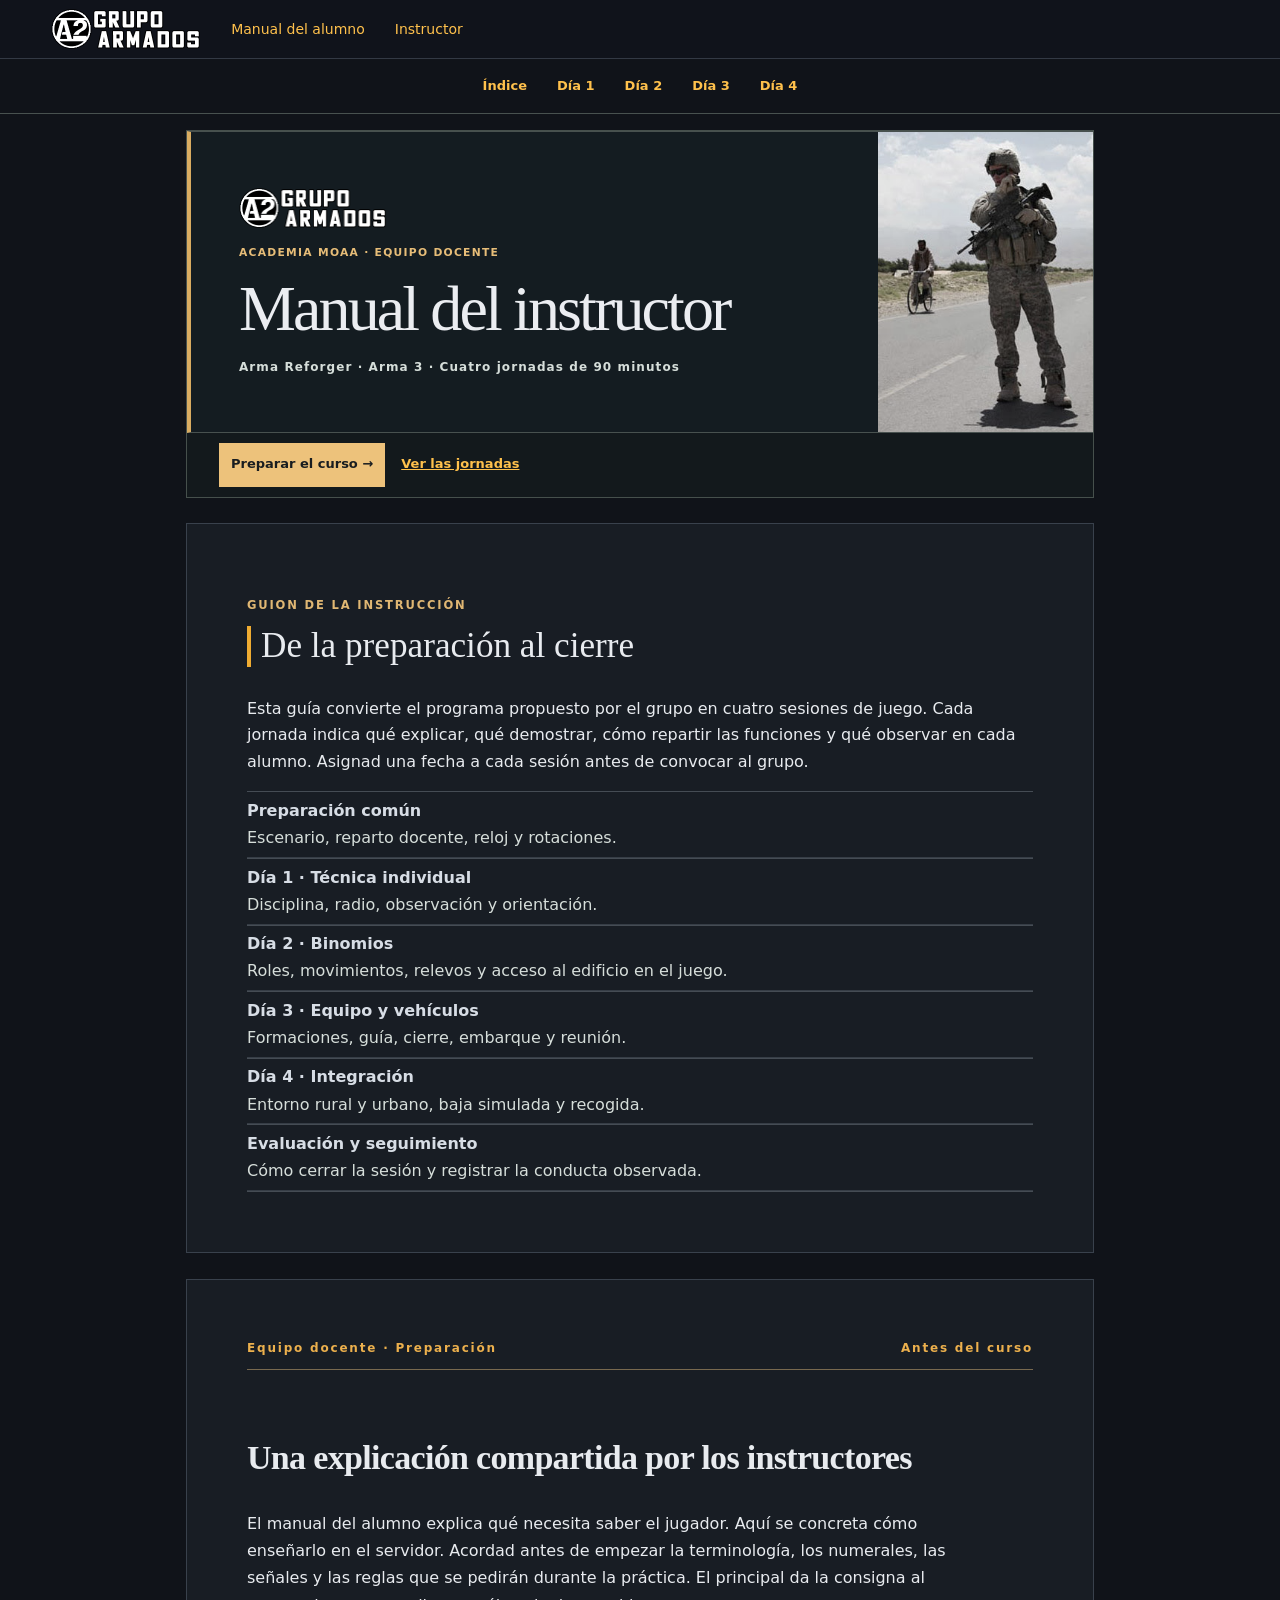
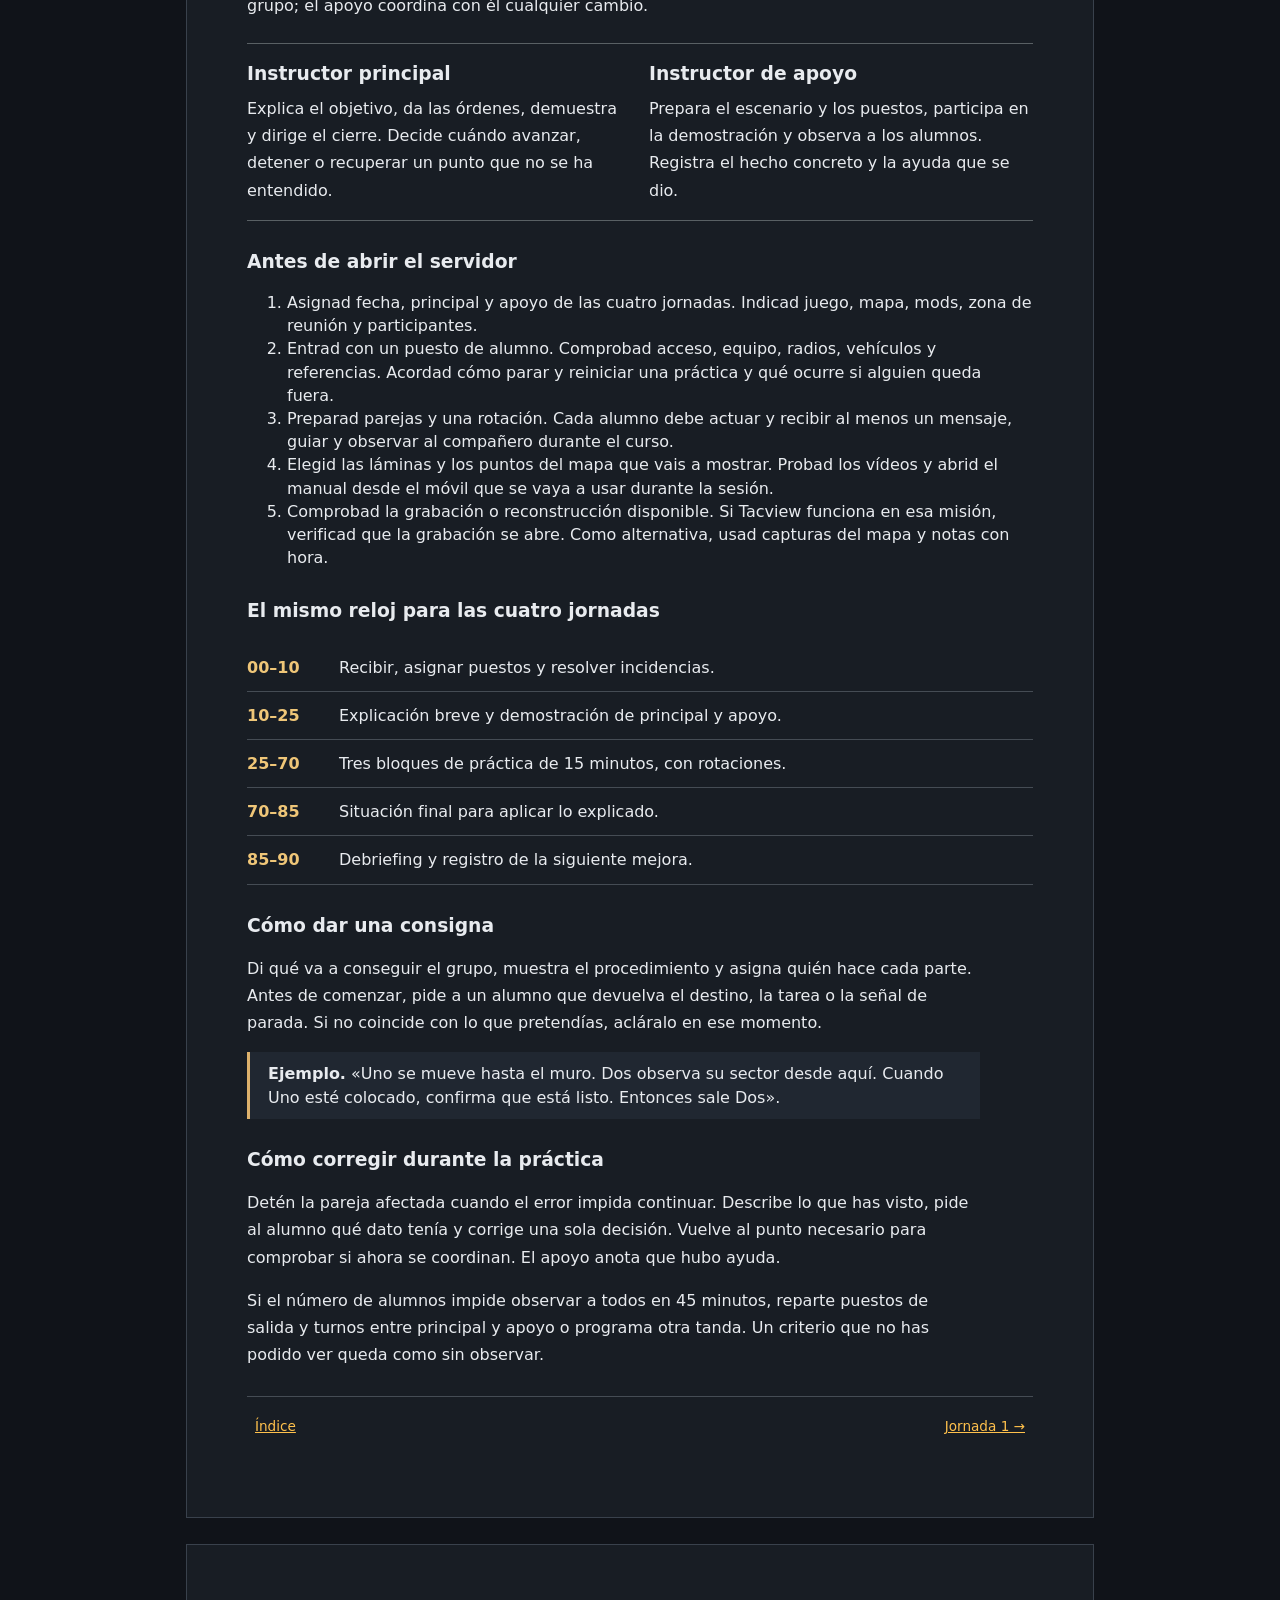
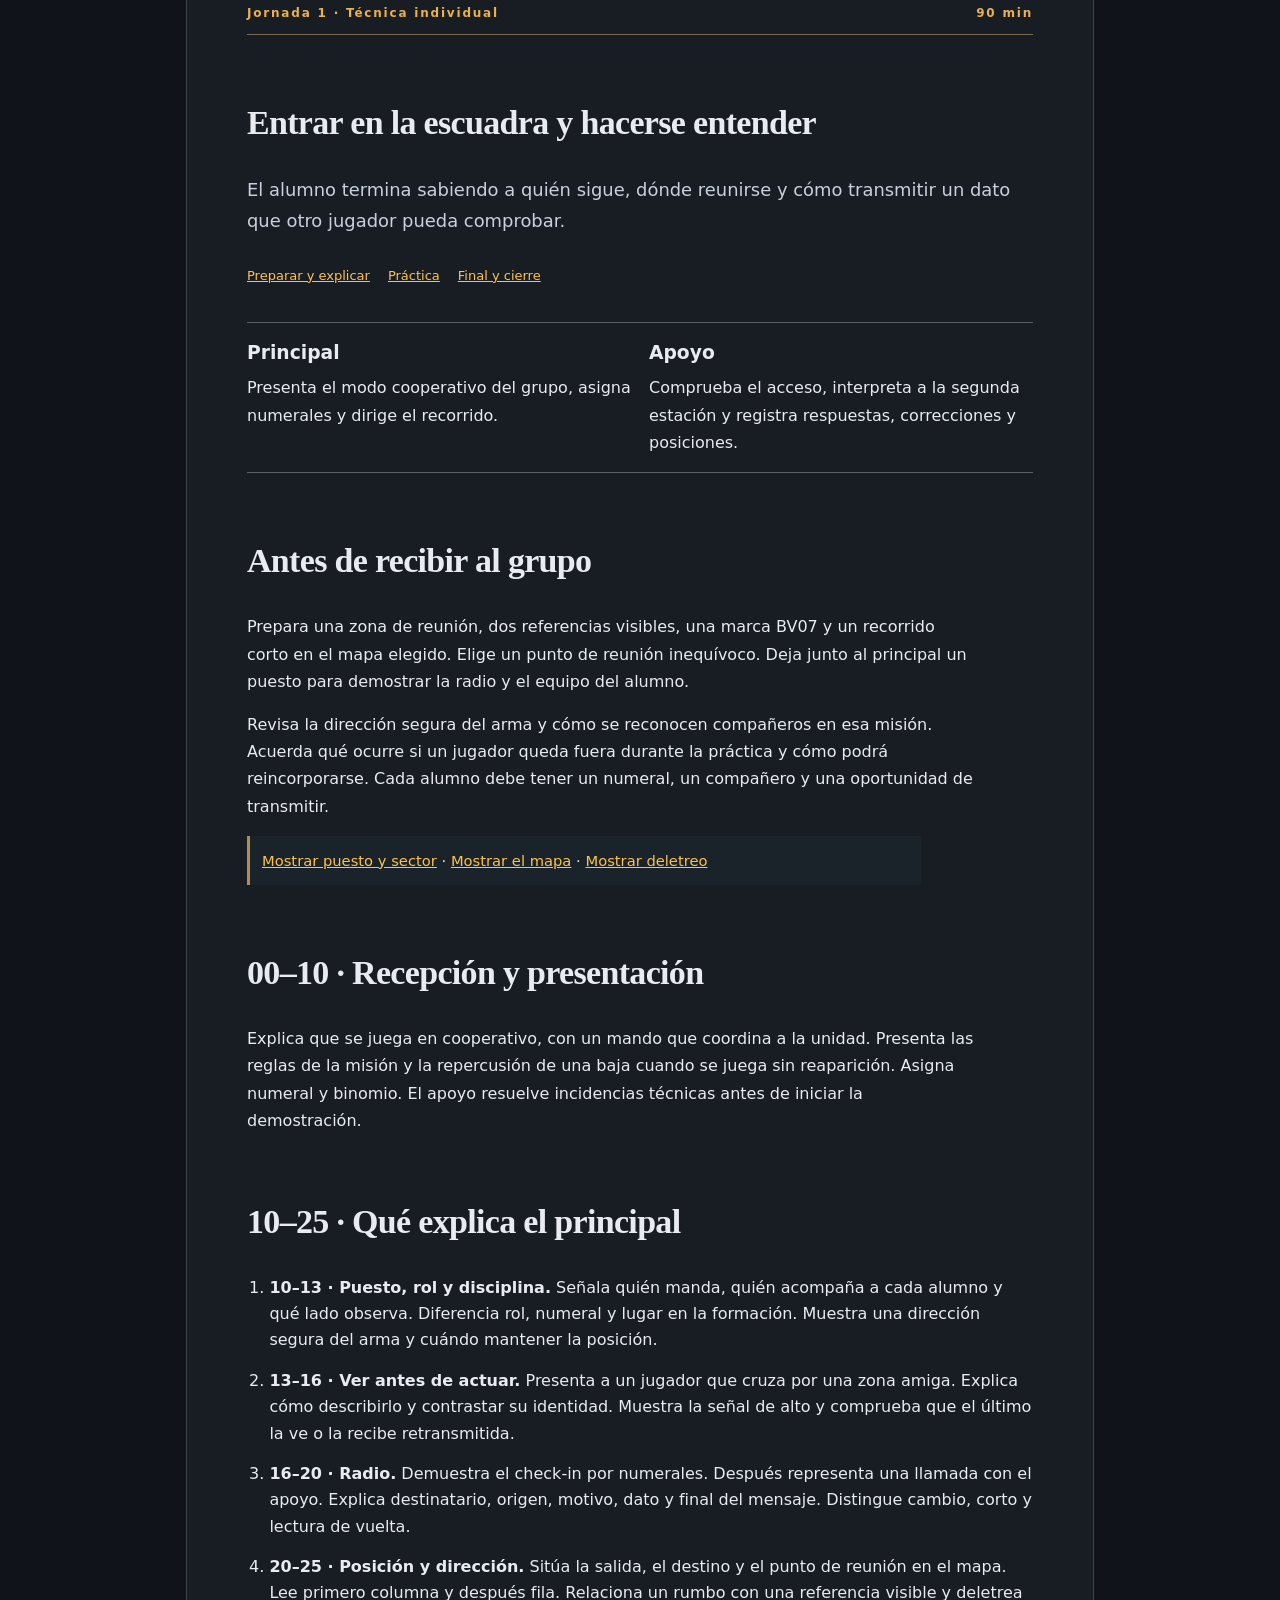
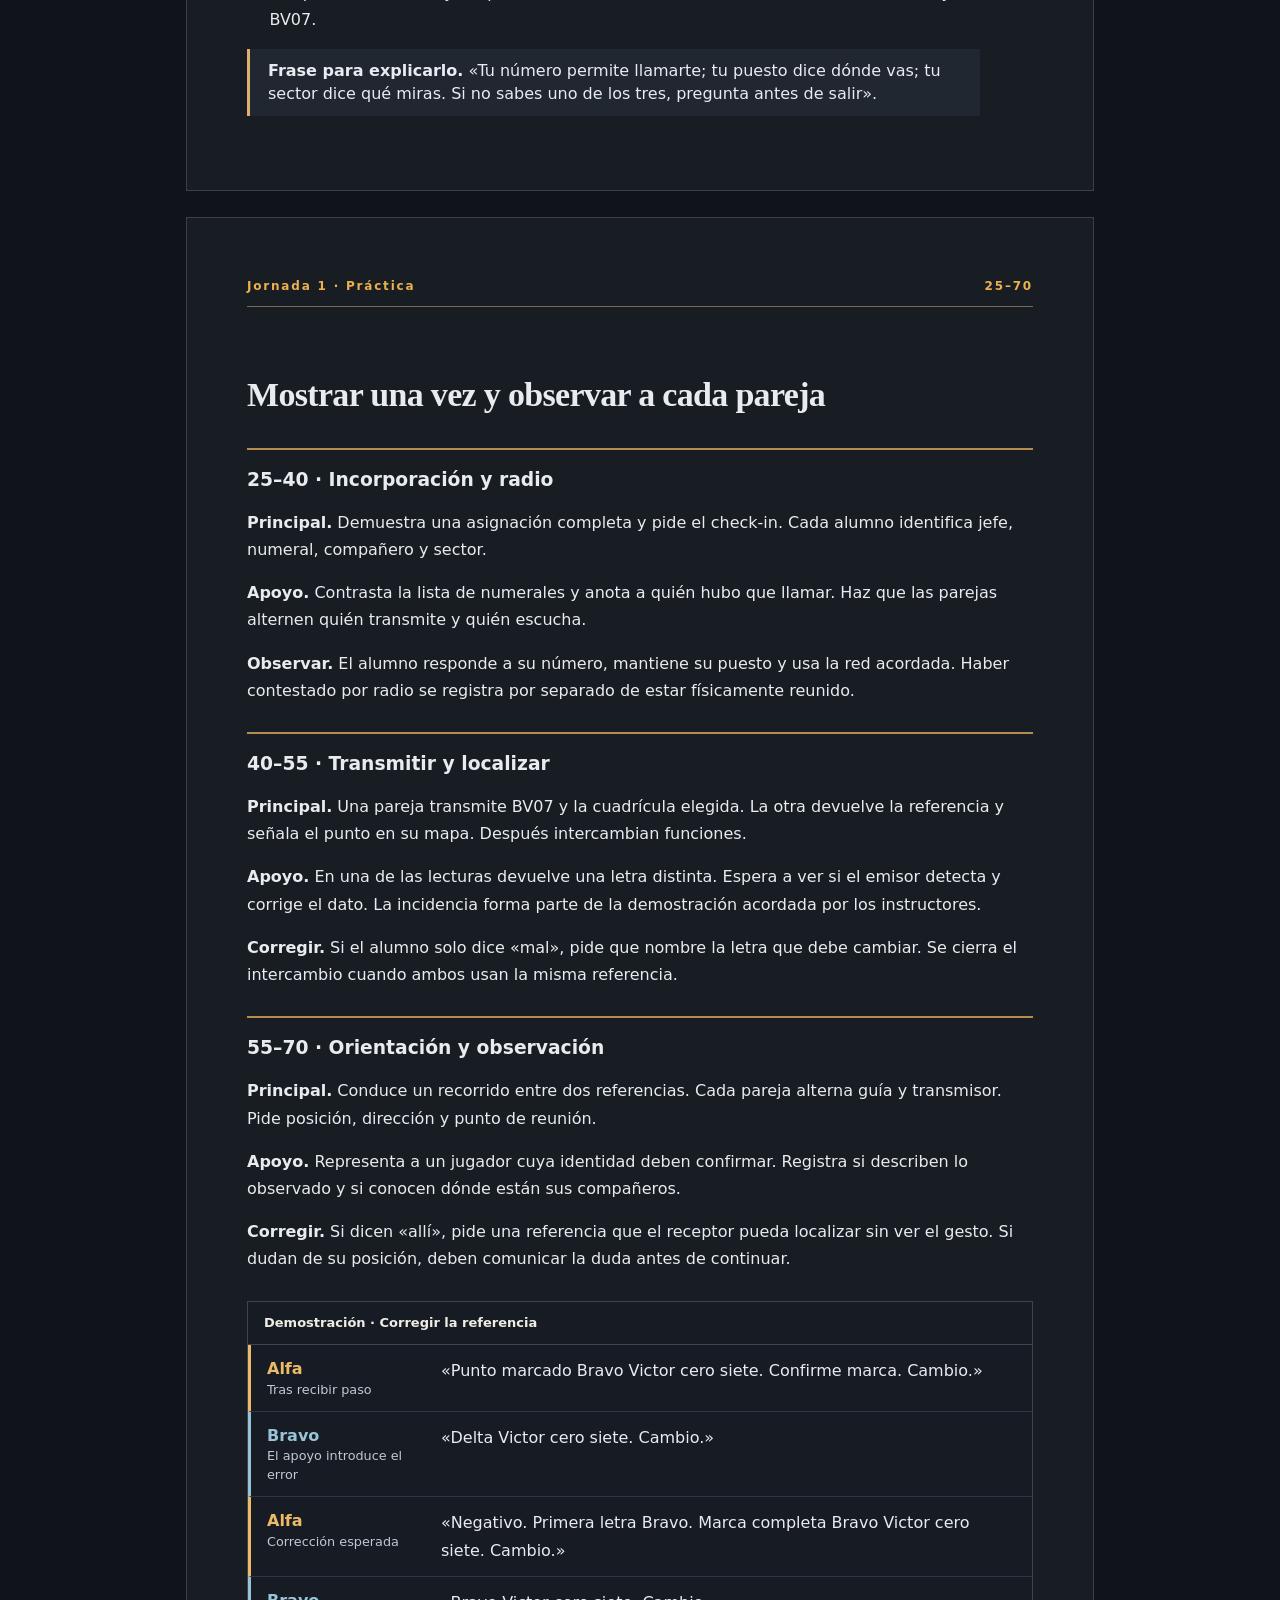
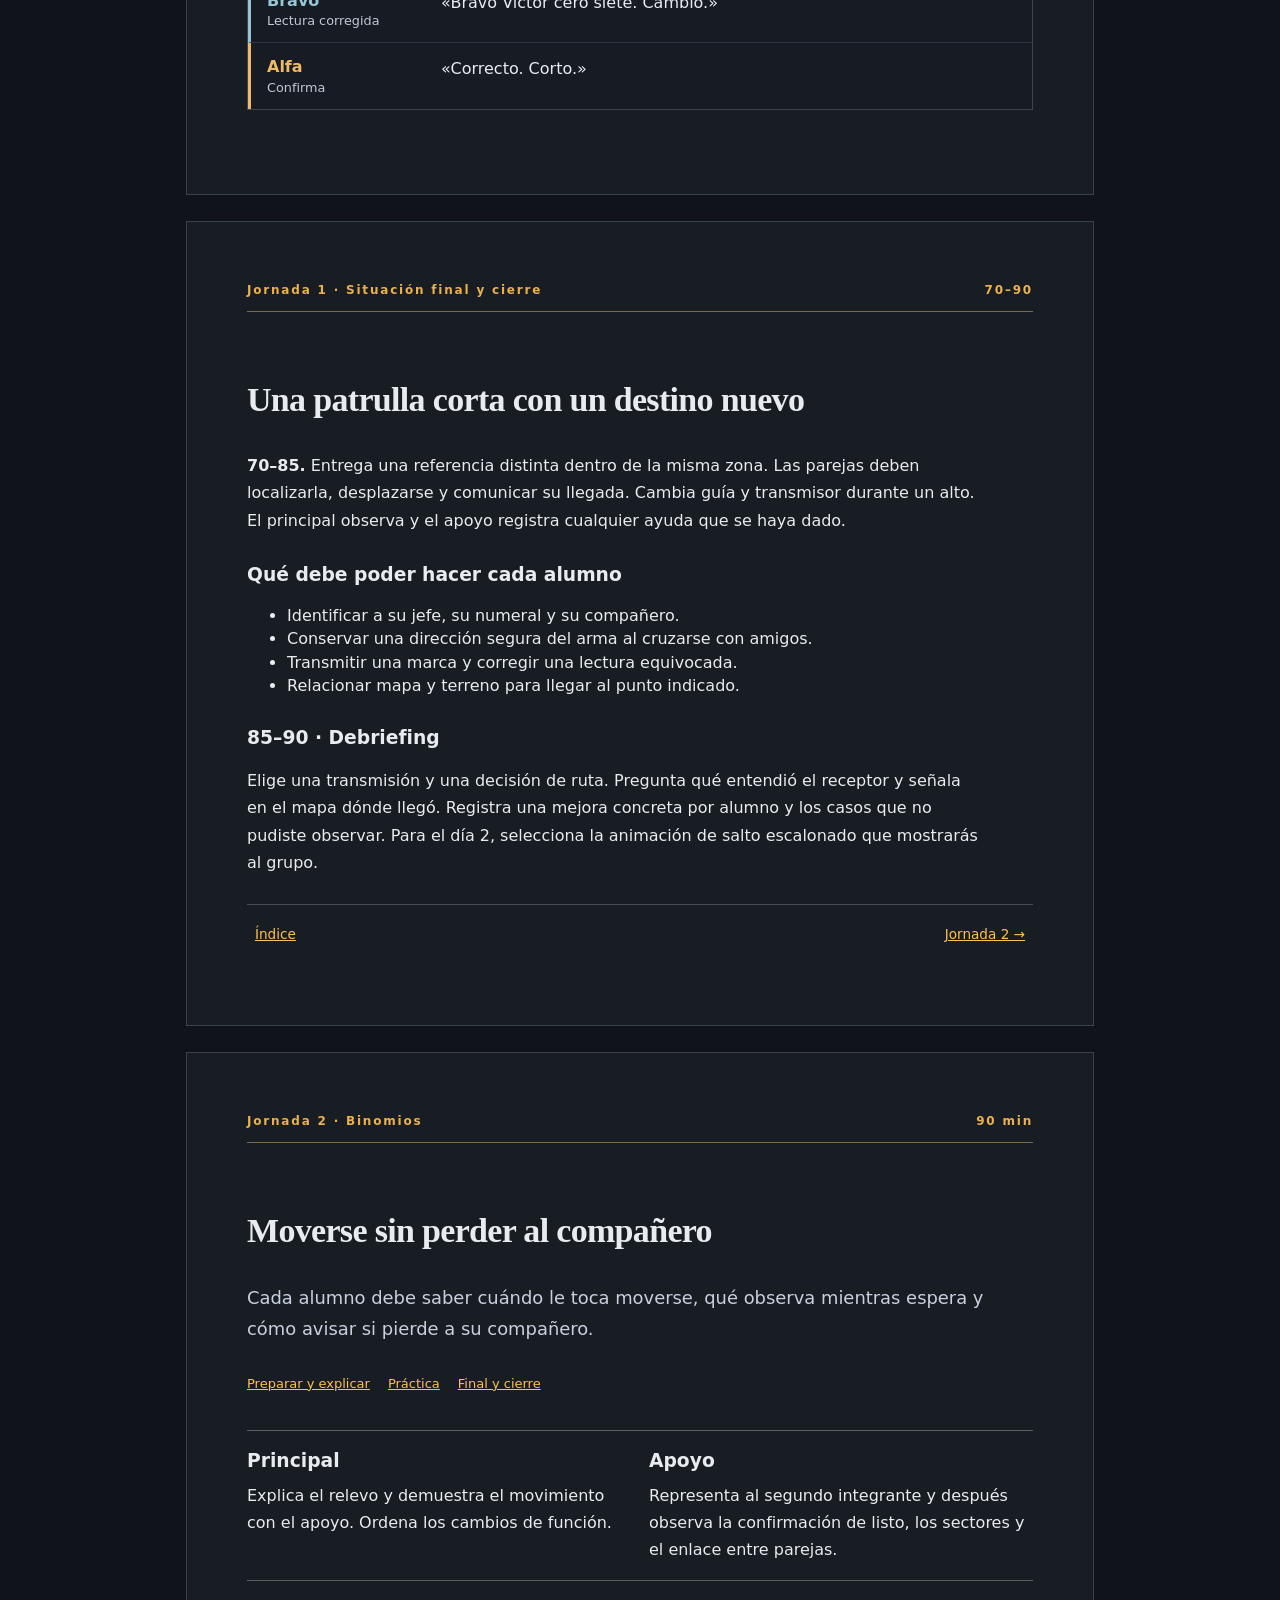
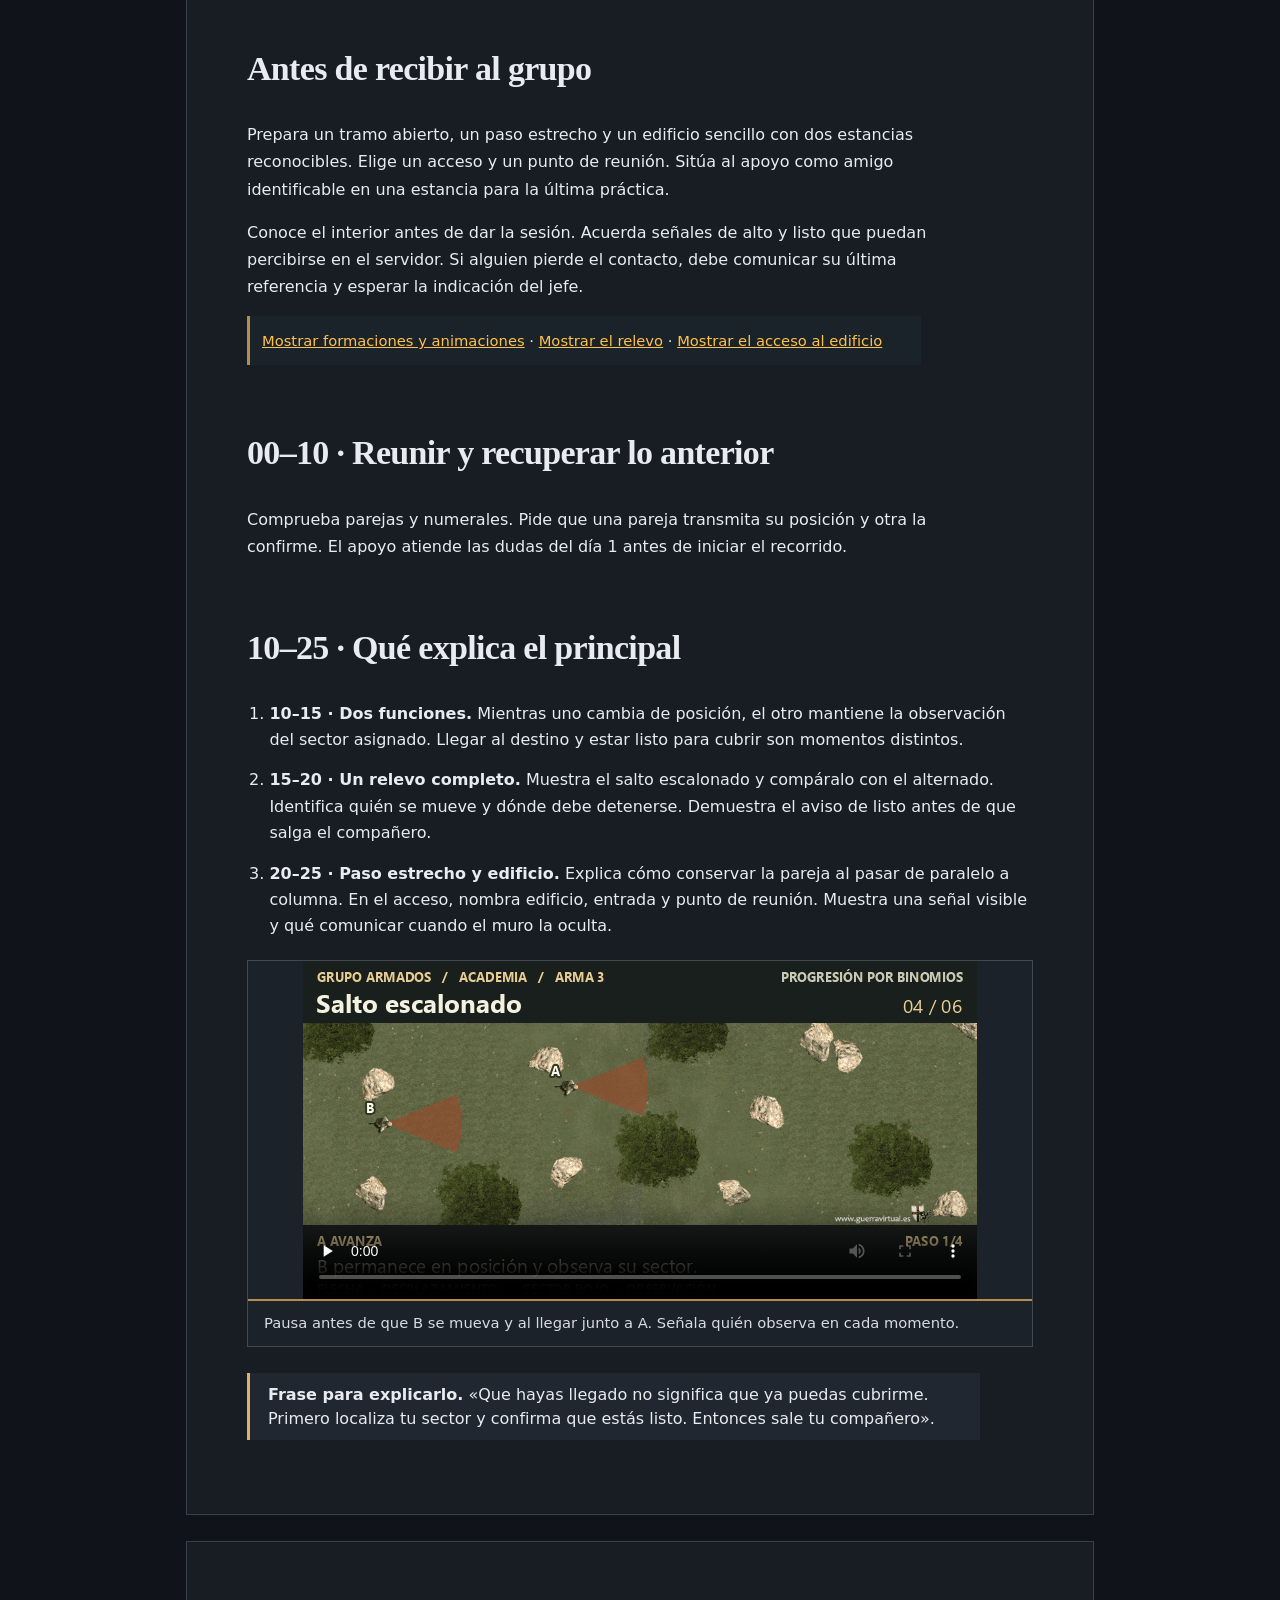
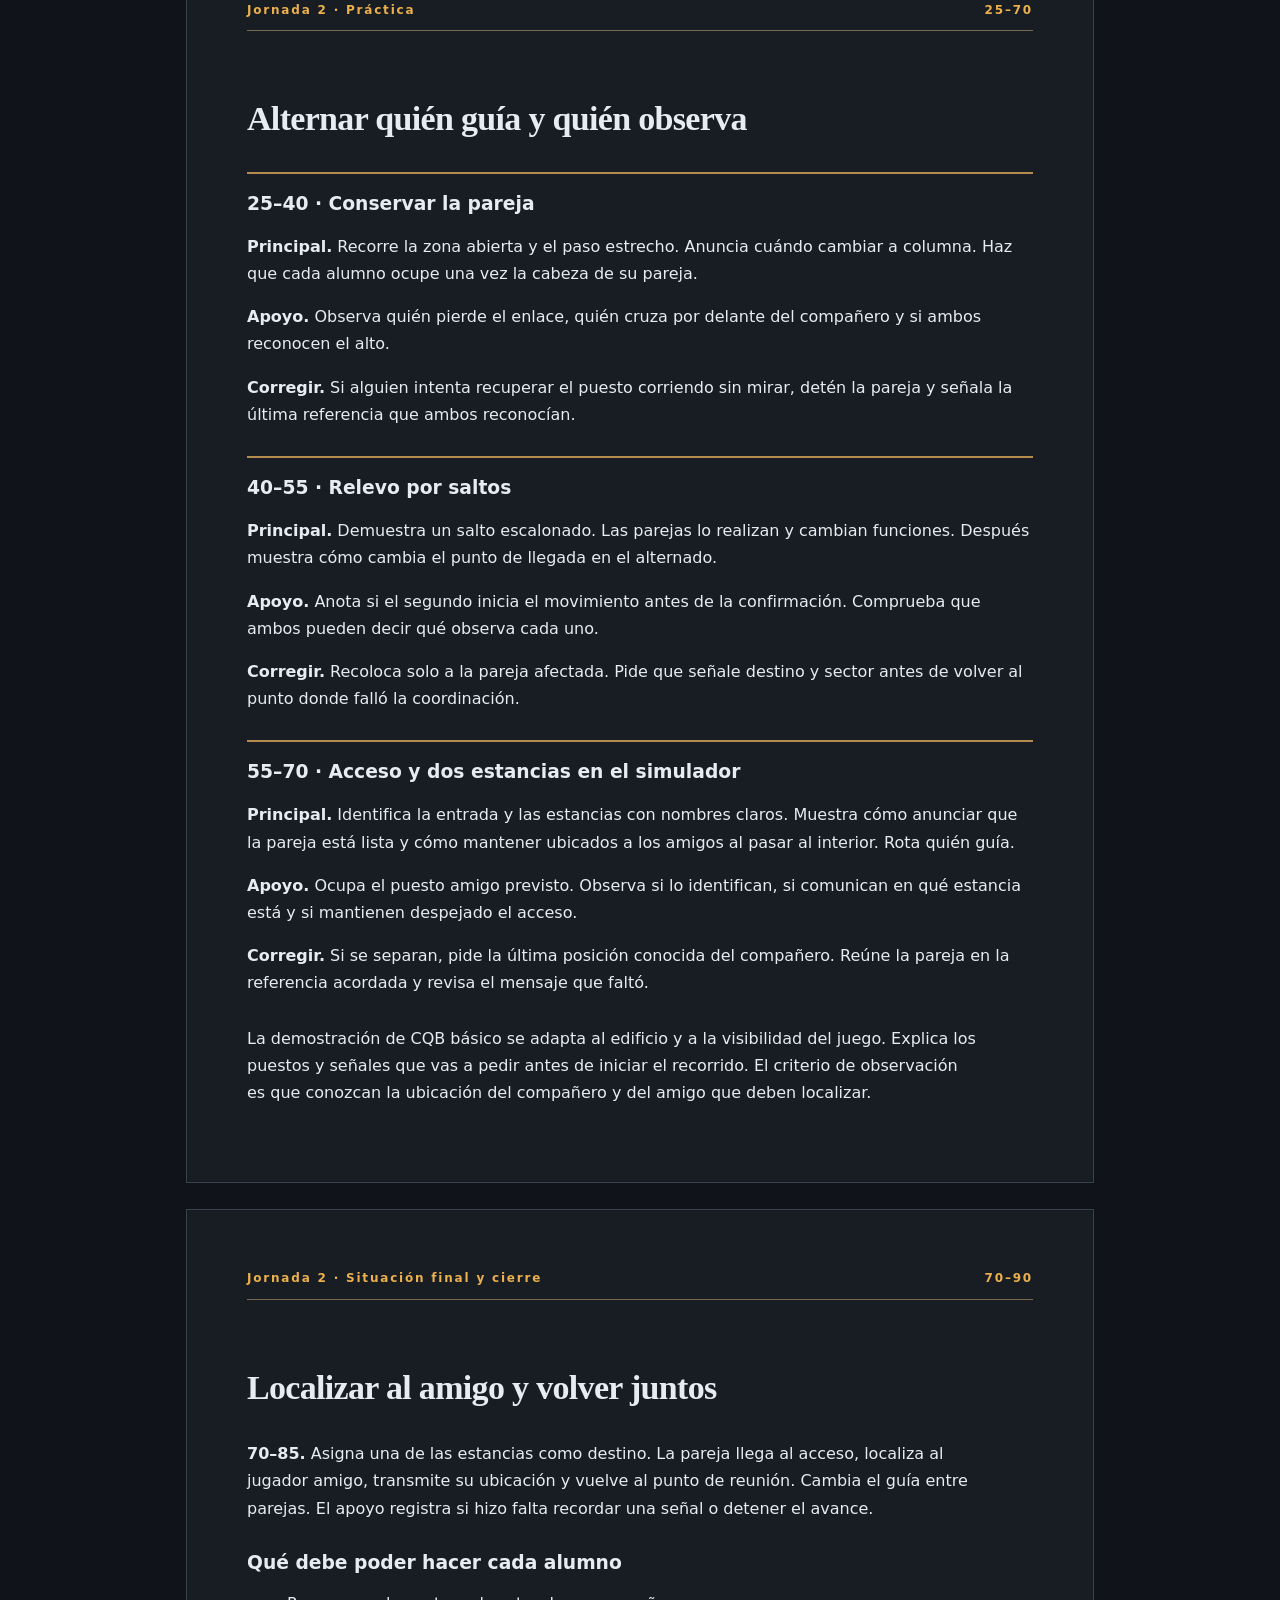
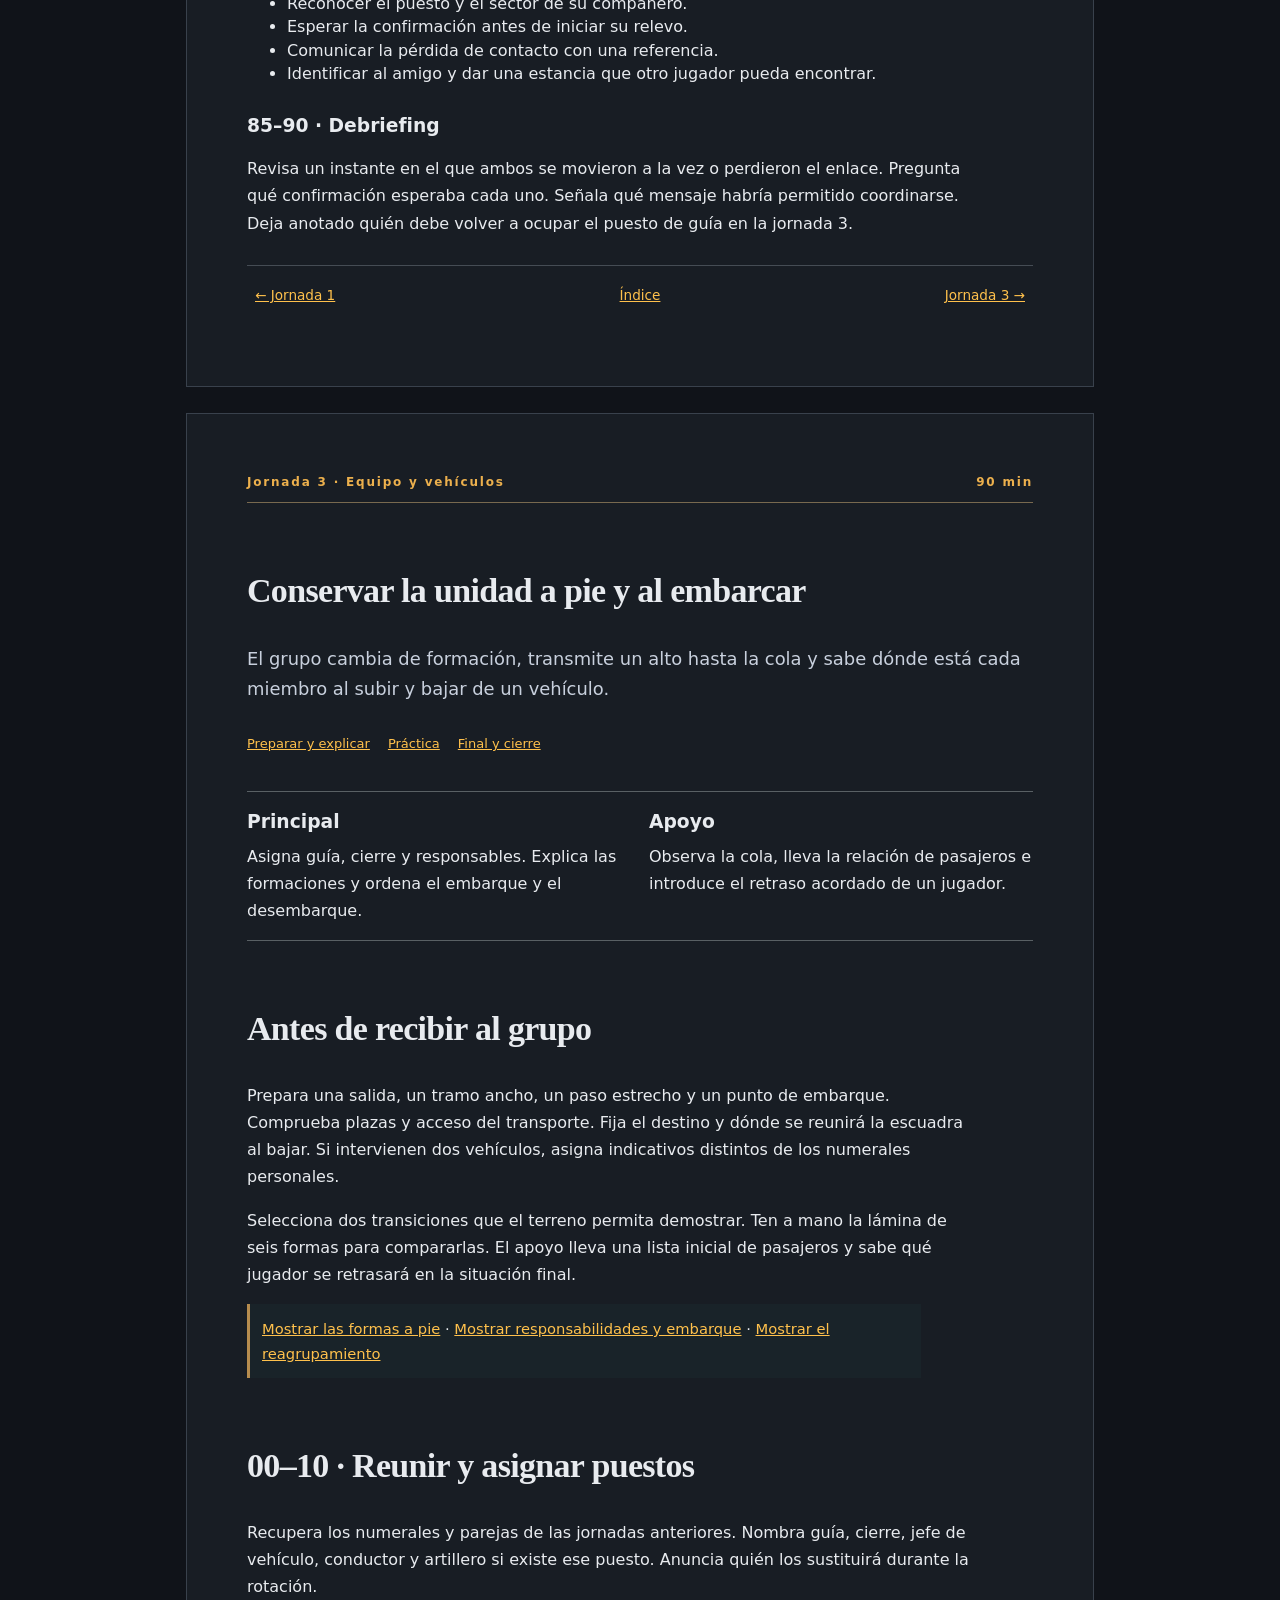
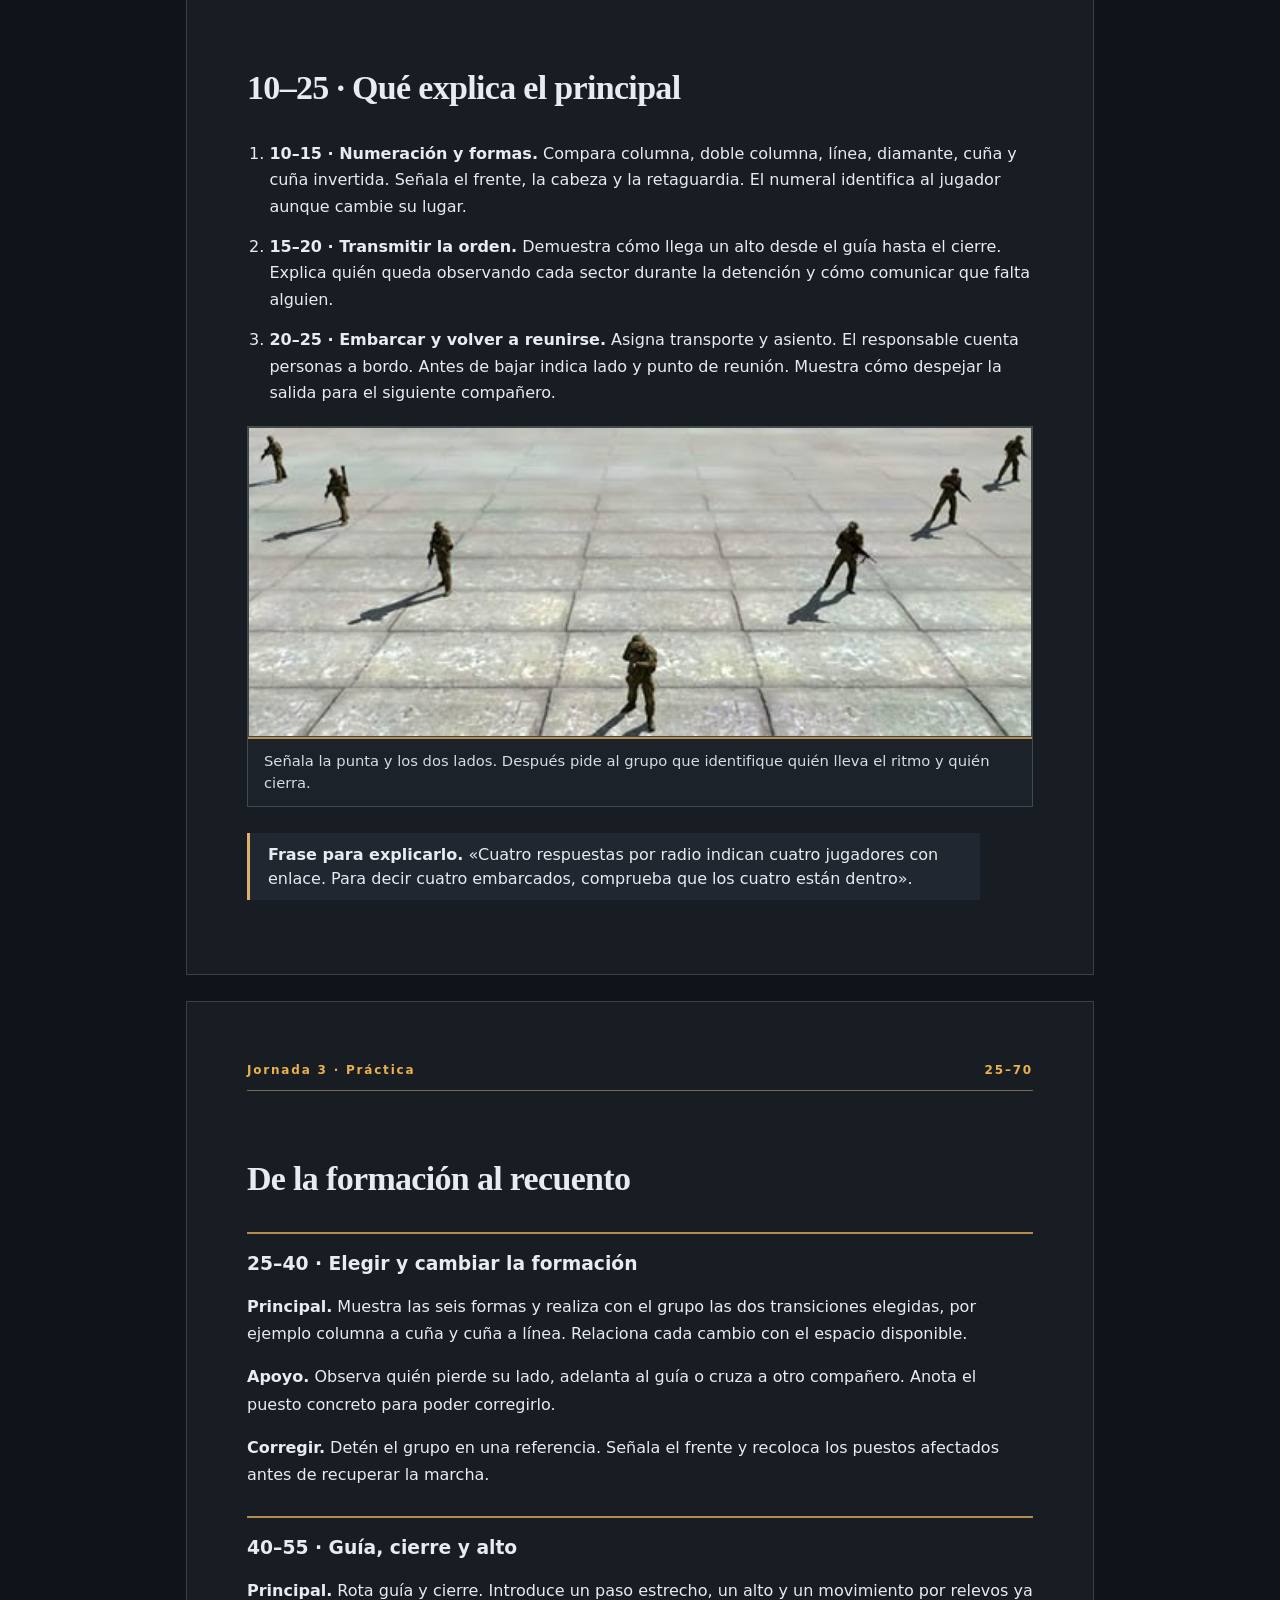
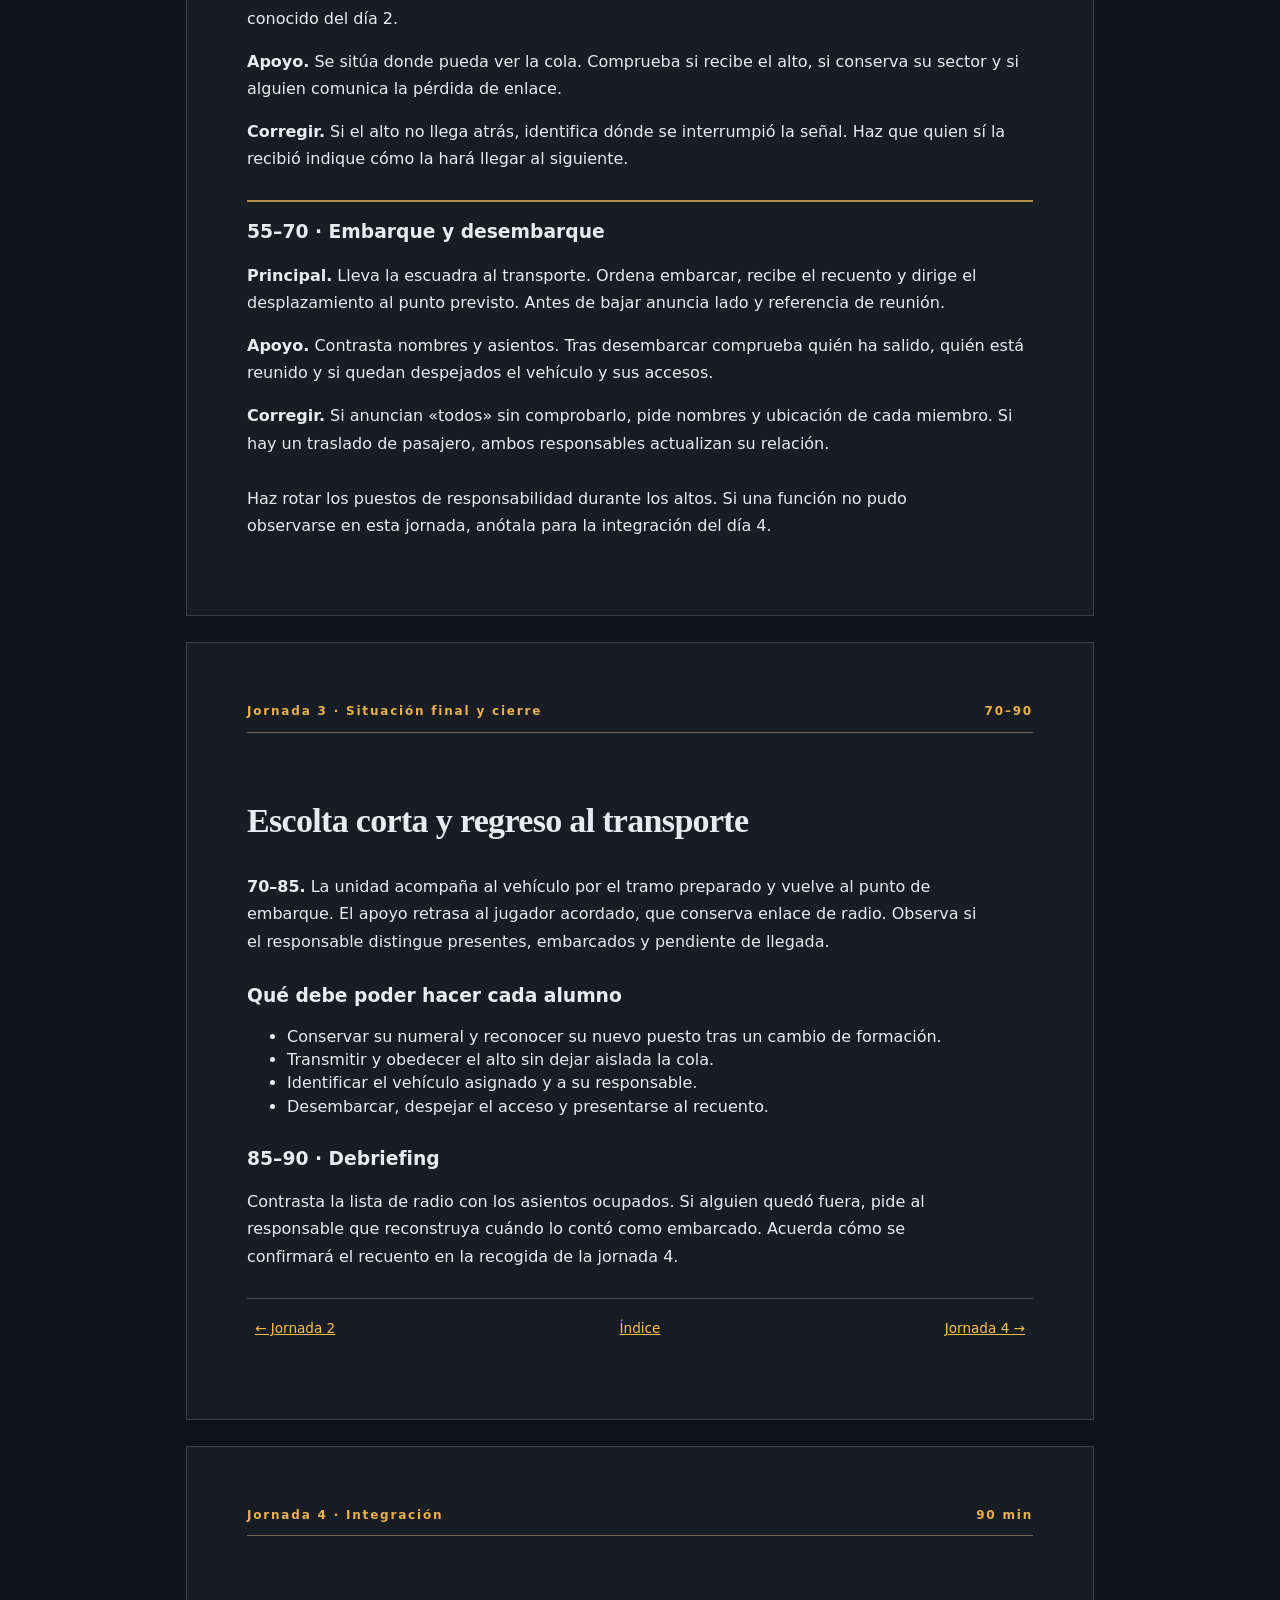
==== instructor/index.html @ 790ac7a7 "Organiza el manual del instructor en cuatro jornadas visuales" ====
<!doctype html>
<html lang="es"><head><meta charset="utf-8"><meta name="viewport" content="width=device-width,initial-scale=1"><title>Manual del instructor · Academia MOAA</title><link rel="stylesheet" href="../recursos/academia.css"></head><body>
<header><a href="../index.html"><img src="../recursos/armados.webp" alt="Grupo Armados" width="150" height="40"></a><a href="../index.html">Manual del alumno</a><a href="index.html">Instructor</a></header>
<nav class="reader-nav" aria-label="Jornadas"><a href="#indice">Índice</a><a href="#s1">Día 1</a><a href="#s2">Día 2</a><a href="#s3">Día 3</a><a href="#s4">Día 4</a></nav>
<main class="libro">
<div class="cubierta-campo"><div class="radio-cabecera cubierta-principal"><div class="radio-titulo"><img class="radio-marca" src="../recursos/armados.webp" alt="Grupo Armados"><p class="radio-serie">Academia MOAA · Equipo docente</p><h1>Manual del instructor</h1><p class="cubierta-juegos">Arma Reforger · Arma 3 · Cuatro jornadas de 90 minutos</p></div><img class="radio-foto" src="../recursos/b3-operador.jpg" alt="Operador de la Academia en el terreno" width="289" height="403"></div><nav class="cubierta-accesos" aria-label="Abrir guía"><a href="#preparar">Preparar el curso →</a><a href="#indice">Ver las jornadas</a></nav></div>
<section class="sumario" id="indice" aria-labelledby="titulo-indice"><p class="series">GUION DE LA INSTRUCCIÓN</p><h2 id="titulo-indice">De la preparación al cierre</h2>
<p>Esta guía convierte el programa propuesto por el grupo en cuatro sesiones de juego. Cada jornada indica qué explicar, qué demostrar, cómo repartir las funciones y qué observar en cada alumno. Asignad una fecha a cada sesión antes de convocar al grupo.</p>
<ol class="ruta-lectura"><li><a href="#preparar"><b>Preparación común</b><span>Escenario, reparto docente, reloj y rotaciones.</span></a></li><li><a href="#s1"><b>Día 1 · Técnica individual</b><span>Disciplina, radio, observación y orientación.</span></a></li><li><a href="#s2"><b>Día 2 · Binomios</b><span>Roles, movimientos, relevos y acceso al edificio en el juego.</span></a></li><li><a href="#s3"><b>Día 3 · Equipo y vehículos</b><span>Formaciones, guía, cierre, embarque y reunión.</span></a></li><li><a href="#s4"><b>Día 4 · Integración</b><span>Entorno rural y urbano, baja simulada y recogida.</span></a></li><li><a href="#seguimiento"><b>Evaluación y seguimiento</b><span>Cómo cerrar la sesión y registrar la conducta observada.</span></a></li></ol>
</section>
<article class="hoja book-text" id="preparar">
<div class="folio libro-folio"><span>Equipo docente · Preparación</span><span>Antes del curso</span></div><h2>Una explicación compartida por los instructores</h2>
<p>El manual del alumno explica qué necesita saber el jugador. Aquí se concreta cómo enseñarlo en el servidor. Acordad antes de empezar la terminología, los numerales, las señales y las reglas que se pedirán durante la práctica. El principal da la consigna al grupo; el apoyo coordina con él cualquier cambio.</p>
<div class="docente-reparto"><div><h3>Instructor principal</h3><p>Explica el objetivo, da las órdenes, demuestra y dirige el cierre. Decide cuándo avanzar, detener o recuperar un punto que no se ha entendido.</p></div><div><h3>Instructor de apoyo</h3><p>Prepara el escenario y los puestos, participa en la demostración y observa a los alumnos. Registra el hecho concreto y la ayuda que se dio.</p></div></div>
<h3>Antes de abrir el servidor</h3>
<ol><li>Asignad fecha, principal y apoyo de las cuatro jornadas. Indicad juego, mapa, mods, zona de reunión y participantes.</li><li>Entrad con un puesto de alumno. Comprobad acceso, equipo, radios, vehículos y referencias. Acordad cómo parar y reiniciar una práctica y qué ocurre si alguien queda fuera.</li><li>Preparad parejas y una rotación. Cada alumno debe actuar y recibir al menos un mensaje, guiar y observar al compañero durante el curso.</li><li>Elegid las láminas y los puntos del mapa que vais a mostrar. Probad los vídeos y abrid el manual desde el móvil que se vaya a usar durante la sesión.</li><li>Comprobad la grabación o reconstrucción disponible. Si Tacview funciona en esa misión, verificad que la grabación se abre. Como alternativa, usad capturas del mapa y notas con hora.</li></ol>
<h3>El mismo reloj para las cuatro jornadas</h3>
<ol class="reloj-docente"><li><b>00–10</b><span>Recibir, asignar puestos y resolver incidencias.</span></li><li><b>10–25</b><span>Explicación breve y demostración de principal y apoyo.</span></li><li><b>25–70</b><span>Tres bloques de práctica de 15 minutos, con rotaciones.</span></li><li><b>70–85</b><span>Situación final para aplicar lo explicado.</span></li><li><b>85–90</b><span>Debriefing y registro de la siguiente mejora.</span></li></ol>
<h3>Cómo dar una consigna</h3>
<p>Di qué va a conseguir el grupo, muestra el procedimiento y asigna quién hace cada parte. Antes de comenzar, pide a un alumno que devuelva el destino, la tarea o la señal de parada. Si no coincide con lo que pretendías, acláralo en ese momento.</p>
<blockquote><strong>Ejemplo.</strong> «Uno se mueve hasta el muro. Dos observa su sector desde aquí. Cuando Uno esté colocado, confirma que está listo. Entonces sale Dos».</blockquote>
<h3>Cómo corregir durante la práctica</h3>
<p>Detén la pareja afectada cuando el error impida continuar. Describe lo que has visto, pide al alumno qué dato tenía y corrige una sola decisión. Vuelve al punto necesario para comprobar si ahora se coordinan. El apoyo anota que hubo ayuda.</p>
<p>Si el número de alumnos impide observar a todos en 45 minutos, reparte puestos de salida y turnos entre principal y apoyo o programa otra tanda. Un criterio que no has podido ver queda como sin observar.</p>
<nav class="page-nav" aria-label="Primera jornada"><a href="#indice">Índice</a><a href="#s1">Jornada 1 →</a></nav>
</article>

<article class="hoja book-text" id="s1">
<div class="folio libro-folio"><span>Jornada 1 · Técnica individual</span><span>90 min</span></div>
<h2>Entrar en la escuadra y hacerse entender</h2>
<p class="intro">El alumno termina sabiendo a quién sigue, dónde reunirse y cómo transmitir un dato que otro jugador pueda comprobar.</p>
<nav class="docente-etapas" aria-label="Bloques de la jornada"><a href="#s1">Preparar y explicar</a><a href="#s1-practica">Práctica</a><a href="#s1-cierre">Final y cierre</a></nav>
<div class="docente-reparto"><div><h3>Principal</h3><p>Presenta el modo cooperativo del grupo, asigna numerales y dirige el recorrido.</p></div><div><h3>Apoyo</h3><p>Comprueba el acceso, interpreta a la segunda estación y registra respuestas, correcciones y posiciones.</p></div></div>
<h2>Antes de recibir al grupo</h2>
<p>Prepara una zona de reunión, dos referencias visibles, una marca BV07 y un recorrido corto en el mapa elegido. Elige un punto de reunión inequívoco. Deja junto al principal un puesto para demostrar la radio y el equipo del alumno.</p>
<p>Revisa la dirección segura del arma y cómo se reconocen compañeros en esa misión. Acuerda qué ocurre si un jugador queda fuera durante la práctica y cómo podrá reincorporarse. Cada alumno debe tener un numeral, un compañero y una oportunidad de transmitir.</p>
<p class="material-docente"><a href="../index.html#b1-apartado-1">Mostrar puesto y sector</a> · <a href="../index.html#b2-apartado-1">Mostrar el mapa</a> · <a href="../index.html#b3-alfabeto">Mostrar deletreo</a></p>
<h2>00–10 · Recepción y presentación</h2>
<p>Explica que se juega en cooperativo, con un mando que coordina a la unidad. Presenta las reglas de la misión y la repercusión de una baja cuando se juega sin reaparición. Asigna numeral y binomio. El apoyo resuelve incidencias técnicas antes de iniciar la demostración.</p>
<h2>10–25 · Qué explica el principal</h2>
<ol class="guion-docente">
<li><b>10–13 · Puesto, rol y disciplina.</b> Señala quién manda, quién acompaña a cada alumno y qué lado observa. Diferencia rol, numeral y lugar en la formación. Muestra una dirección segura del arma y cuándo mantener la posición.</li>
<li><b>13–16 · Ver antes de actuar.</b> Presenta a un jugador que cruza por una zona amiga. Explica cómo describirlo y contrastar su identidad. Muestra la señal de alto y comprueba que el último la ve o la recibe retransmitida.</li>
<li><b>16–20 · Radio.</b> Demuestra el check-in por numerales. Después representa una llamada con el apoyo. Explica destinatario, origen, motivo, dato y final del mensaje. Distingue cambio, corto y lectura de vuelta.</li>
<li><b>20–25 · Posición y dirección.</b> Sitúa la salida, el destino y el punto de reunión en el mapa. Lee primero columna y después fila. Relaciona un rumbo con una referencia visible y deletrea BV07.</li>
</ol>
<blockquote><strong>Frase para explicarlo.</strong> «Tu número permite llamarte; tu puesto dice dónde vas; tu sector dice qué miras. Si no sabes uno de los tres, pregunta antes de salir».</blockquote>
</article>
<article class="hoja book-text" id="s1-practica">
<div class="folio libro-folio"><span>Jornada 1 · Práctica</span><span>25–70</span></div>
<h2>Mostrar una vez y observar a cada pareja</h2>
<div class="bloque-docente"><h3>25–40 · Incorporación y radio</h3><p><b>Principal.</b> Demuestra una asignación completa y pide el check-in. Cada alumno identifica jefe, numeral, compañero y sector.</p><p><b>Apoyo.</b> Contrasta la lista de numerales y anota a quién hubo que llamar. Haz que las parejas alternen quién transmite y quién escucha.</p><p><b>Observar.</b> El alumno responde a su número, mantiene su puesto y usa la red acordada. Haber contestado por radio se registra por separado de estar físicamente reunido.</p></div>
<div class="bloque-docente"><h3>40–55 · Transmitir y localizar</h3><p><b>Principal.</b> Una pareja transmite BV07 y la cuadrícula elegida. La otra devuelve la referencia y señala el punto en su mapa. Después intercambian funciones.</p><p><b>Apoyo.</b> En una de las lecturas devuelve una letra distinta. Espera a ver si el emisor detecta y corrige el dato. La incidencia forma parte de la demostración acordada por los instructores.</p><p><b>Corregir.</b> Si el alumno solo dice «mal», pide que nombre la letra que debe cambiar. Se cierra el intercambio cuando ambos usan la misma referencia.</p></div>
<div class="bloque-docente"><h3>55–70 · Orientación y observación</h3><p><b>Principal.</b> Conduce un recorrido entre dos referencias. Cada pareja alterna guía y transmisor. Pide posición, dirección y punto de reunión.</p><p><b>Apoyo.</b> Representa a un jugador cuya identidad deben confirmar. Registra si describen lo observado y si conocen dónde están sus compañeros.</p><p><b>Corregir.</b> Si dicen «allí», pide una referencia que el receptor pueda localizar sin ver el gesto. Si dudan de su posición, deben comunicar la duda antes de continuar.</p></div>
<figure class="transmision"><figcaption>Demostración · Corregir la referencia</figcaption><ol>
<li class="origen"><div><b>Alfa</b><small>Tras recibir paso</small></div><p>«Punto marcado Bravo Victor cero siete. Confirme marca. Cambio.»</p></li>
<li class="destino"><div><b>Bravo</b><small>El apoyo introduce el error</small></div><p>«Delta Victor cero siete. Cambio.»</p></li>
<li class="origen"><div><b>Alfa</b><small>Corrección esperada</small></div><p>«Negativo. Primera letra Bravo. Marca completa Bravo Victor cero siete. Cambio.»</p></li>
<li class="destino"><div><b>Bravo</b><small>Lectura corregida</small></div><p>«Bravo Victor cero siete. Cambio.»</p></li>
<li class="origen"><div><b>Alfa</b><small>Confirma</small></div><p>«Correcto. Corto.»</p></li></ol></figure>
</article>
<article class="hoja book-text" id="s1-cierre">
<div class="folio libro-folio"><span>Jornada 1 · Situación final y cierre</span><span>70–90</span></div>
<h2>Una patrulla corta con un destino nuevo</h2>
<p><b>70–85.</b> Entrega una referencia distinta dentro de la misma zona. Las parejas deben localizarla, desplazarse y comunicar su llegada. Cambia guía y transmisor durante un alto. El principal observa y el apoyo registra cualquier ayuda que se haya dado.</p>
<h3>Qué debe poder hacer cada alumno</h3>
<ul><li>Identificar a su jefe, su numeral y su compañero.</li><li>Conservar una dirección segura del arma al cruzarse con amigos.</li><li>Transmitir una marca y corregir una lectura equivocada.</li><li>Relacionar mapa y terreno para llegar al punto indicado.</li></ul>
<h3>85–90 · Debriefing</h3>
<p>Elige una transmisión y una decisión de ruta. Pregunta qué entendió el receptor y señala en el mapa dónde llegó. Registra una mejora concreta por alumno y los casos que no pudiste observar. Para el día 2, selecciona la animación de salto escalonado que mostrarás al grupo.</p>
<nav class="page-nav" aria-label="Continuar"><a href="#indice">Índice</a><a href="#s2">Jornada 2 →</a></nav>
</article>


<article class="hoja book-text" id="s2">
<div class="folio libro-folio"><span>Jornada 2 · Binomios</span><span>90 min</span></div><h2>Moverse sin perder al compañero</h2>
<p class="intro">Cada alumno debe saber cuándo le toca moverse, qué observa mientras espera y cómo avisar si pierde a su compañero.</p>
<nav class="docente-etapas" aria-label="Bloques de la jornada"><a href="#s2">Preparar y explicar</a><a href="#s2-practica">Práctica</a><a href="#s2-cierre">Final y cierre</a></nav>
<div class="docente-reparto"><div><h3>Principal</h3><p>Explica el relevo y demuestra el movimiento con el apoyo. Ordena los cambios de función.</p></div><div><h3>Apoyo</h3><p>Representa al segundo integrante y después observa la confirmación de listo, los sectores y el enlace entre parejas.</p></div></div>
<h2>Antes de recibir al grupo</h2>
<p>Prepara un tramo abierto, un paso estrecho y un edificio sencillo con dos estancias reconocibles. Elige un acceso y un punto de reunión. Sitúa al apoyo como amigo identificable en una estancia para la última práctica.</p>
<p>Conoce el interior antes de dar la sesión. Acuerda señales de alto y listo que puedan percibirse en el servidor. Si alguien pierde el contacto, debe comunicar su última referencia y esperar la indicación del jefe.</p>
<p class="material-docente"><a href="../index.html#b1-apartado-2">Mostrar formaciones y animaciones</a> · <a href="../index.html#b1-apartado-3">Mostrar el relevo</a> · <a href="../index.html#b1-en-mision">Mostrar el acceso al edificio</a></p>
<h2>00–10 · Reunir y recuperar lo anterior</h2>
<p>Comprueba parejas y numerales. Pide que una pareja transmita su posición y otra la confirme. El apoyo atiende las dudas del día 1 antes de iniciar el recorrido.</p>
<h2>10–25 · Qué explica el principal</h2>
<ol class="guion-docente">
<li><b>10–15 · Dos funciones.</b> Mientras uno cambia de posición, el otro mantiene la observación del sector asignado. Llegar al destino y estar listo para cubrir son momentos distintos.</li>
<li><b>15–20 · Un relevo completo.</b> Muestra el salto escalonado y compáralo con el alternado. Identifica quién se mueve y dónde debe detenerse. Demuestra el aviso de listo antes de que salga el compañero.</li>
<li><b>20–25 · Paso estrecho y edificio.</b> Explica cómo conservar la pareja al pasar de paralelo a columna. En el acceso, nombra edificio, entrada y punto de reunión. Muestra una señal visible y qué comunicar cuando el muro la oculta.</li>
</ol>
<figure class="atlas-plate"><video controls playsinline preload="none" poster="../recursos/maniobra-4.png" src="../recursos/maniobra-4.mp4" aria-label="Salto escalonado para demostrar el relevo"></video><figcaption>Pausa antes de que B se mueva y al llegar junto a A. Señala quién observa en cada momento.</figcaption></figure>
<blockquote><strong>Frase para explicarlo.</strong> «Que hayas llegado no significa que ya puedas cubrirme. Primero localiza tu sector y confirma que estás listo. Entonces sale tu compañero».</blockquote>
</article>
<article class="hoja book-text" id="s2-practica">
<div class="folio libro-folio"><span>Jornada 2 · Práctica</span><span>25–70</span></div><h2>Alternar quién guía y quién observa</h2>
<div class="bloque-docente"><h3>25–40 · Conservar la pareja</h3><p><b>Principal.</b> Recorre la zona abierta y el paso estrecho. Anuncia cuándo cambiar a columna. Haz que cada alumno ocupe una vez la cabeza de su pareja.</p><p><b>Apoyo.</b> Observa quién pierde el enlace, quién cruza por delante del compañero y si ambos reconocen el alto.</p><p><b>Corregir.</b> Si alguien intenta recuperar el puesto corriendo sin mirar, detén la pareja y señala la última referencia que ambos reconocían.</p></div>
<div class="bloque-docente"><h3>40–55 · Relevo por saltos</h3><p><b>Principal.</b> Demuestra un salto escalonado. Las parejas lo realizan y cambian funciones. Después muestra cómo cambia el punto de llegada en el alternado.</p><p><b>Apoyo.</b> Anota si el segundo inicia el movimiento antes de la confirmación. Comprueba que ambos pueden decir qué observa cada uno.</p><p><b>Corregir.</b> Recoloca solo a la pareja afectada. Pide que señale destino y sector antes de volver al punto donde falló la coordinación.</p></div>
<div class="bloque-docente"><h3>55–70 · Acceso y dos estancias en el simulador</h3><p><b>Principal.</b> Identifica la entrada y las estancias con nombres claros. Muestra cómo anunciar que la pareja está lista y cómo mantener ubicados a los amigos al pasar al interior. Rota quién guía.</p><p><b>Apoyo.</b> Ocupa el puesto amigo previsto. Observa si lo identifican, si comunican en qué estancia está y si mantienen despejado el acceso.</p><p><b>Corregir.</b> Si se separan, pide la última posición conocida del compañero. Reúne la pareja en la referencia acordada y revisa el mensaje que faltó.</p></div>
<p>La demostración de CQB básico se adapta al edificio y a la visibilidad del juego. Explica los puestos y señales que vas a pedir antes de iniciar el recorrido. El criterio de observación es que conozcan la ubicación del compañero y del amigo que deben localizar.</p>
</article>
<article class="hoja book-text" id="s2-cierre">
<div class="folio libro-folio"><span>Jornada 2 · Situación final y cierre</span><span>70–90</span></div><h2>Localizar al amigo y volver juntos</h2>
<p><b>70–85.</b> Asigna una de las estancias como destino. La pareja llega al acceso, localiza al jugador amigo, transmite su ubicación y vuelve al punto de reunión. Cambia el guía entre parejas. El apoyo registra si hizo falta recordar una señal o detener el avance.</p>
<h3>Qué debe poder hacer cada alumno</h3>
<ul><li>Reconocer el puesto y el sector de su compañero.</li><li>Esperar la confirmación antes de iniciar su relevo.</li><li>Comunicar la pérdida de contacto con una referencia.</li><li>Identificar al amigo y dar una estancia que otro jugador pueda encontrar.</li></ul>
<h3>85–90 · Debriefing</h3>
<p>Revisa un instante en el que ambos se movieron a la vez o perdieron el enlace. Pregunta qué confirmación esperaba cada uno. Señala qué mensaje habría permitido coordinarse. Deja anotado quién debe volver a ocupar el puesto de guía en la jornada 3.</p>
<nav class="page-nav" aria-label="Continuar"><a href="#s1">← Jornada 1</a><a href="#indice">Índice</a><a href="#s3">Jornada 3 →</a></nav>
</article>


<article class="hoja book-text" id="s3">
<div class="folio libro-folio"><span>Jornada 3 · Equipo y vehículos</span><span>90 min</span></div><h2>Conservar la unidad a pie y al embarcar</h2>
<p class="intro">El grupo cambia de formación, transmite un alto hasta la cola y sabe dónde está cada miembro al subir y bajar de un vehículo.</p>
<nav class="docente-etapas" aria-label="Bloques de la jornada"><a href="#s3">Preparar y explicar</a><a href="#s3-practica">Práctica</a><a href="#s3-cierre">Final y cierre</a></nav>
<div class="docente-reparto"><div><h3>Principal</h3><p>Asigna guía, cierre y responsables. Explica las formaciones y ordena el embarque y el desembarque.</p></div><div><h3>Apoyo</h3><p>Observa la cola, lleva la relación de pasajeros e introduce el retraso acordado de un jugador.</p></div></div>
<h2>Antes de recibir al grupo</h2>
<p>Prepara una salida, un tramo ancho, un paso estrecho y un punto de embarque. Comprueba plazas y acceso del transporte. Fija el destino y dónde se reunirá la escuadra al bajar. Si intervienen dos vehículos, asigna indicativos distintos de los numerales personales.</p>
<p>Selecciona dos transiciones que el terreno permita demostrar. Ten a mano la lámina de seis formas para compararlas. El apoyo lleva una lista inicial de pasajeros y sabe qué jugador se retrasará en la situación final.</p>
<p class="material-docente"><a href="../index.html#b1-formas-equipo">Mostrar las formas a pie</a> · <a href="../index.html#b4-apartado-1">Mostrar responsabilidades y embarque</a> · <a href="../index.html#b4-apartado-3">Mostrar el reagrupamiento</a></p>
<h2>00–10 · Reunir y asignar puestos</h2>
<p>Recupera los numerales y parejas de las jornadas anteriores. Nombra guía, cierre, jefe de vehículo, conductor y artillero si existe ese puesto. Anuncia quién los sustituirá durante la rotación.</p>
<h2>10–25 · Qué explica el principal</h2>
<ol class="guion-docente">
<li><b>10–15 · Numeración y formas.</b> Compara columna, doble columna, línea, diamante, cuña y cuña invertida. Señala el frente, la cabeza y la retaguardia. El numeral identifica al jugador aunque cambie su lugar.</li>
<li><b>15–20 · Transmitir la orden.</b> Demuestra cómo llega un alto desde el guía hasta el cierre. Explica quién queda observando cada sector durante la detención y cómo comunicar que falta alguien.</li>
<li><b>20–25 · Embarcar y volver a reunirse.</b> Asigna transporte y asiento. El responsable cuenta personas a bordo. Antes de bajar indica lado y punto de reunión. Muestra cómo despejar la salida para el siguiente compañero.</li>
</ol>
<figure class="atlas-plate"><a class="image-link" href="../recursos/b1-formacion-cuna.jpg" target="_blank" rel="noopener" aria-label="Ampliar formación en cuña"><img loading="lazy" src="../recursos/b1-formacion-cuna.jpg" alt="Escuadra en cuña en la explanada de instrucción"></a><figcaption>Señala la punta y los dos lados. Después pide al grupo que identifique quién lleva el ritmo y quién cierra.</figcaption></figure>
<blockquote><strong>Frase para explicarlo.</strong> «Cuatro respuestas por radio indican cuatro jugadores con enlace. Para decir cuatro embarcados, comprueba que los cuatro están dentro».</blockquote>
</article>
<article class="hoja book-text" id="s3-practica">
<div class="folio libro-folio"><span>Jornada 3 · Práctica</span><span>25–70</span></div><h2>De la formación al recuento</h2>
<div class="bloque-docente"><h3>25–40 · Elegir y cambiar la formación</h3><p><b>Principal.</b> Muestra las seis formas y realiza con el grupo las dos transiciones elegidas, por ejemplo columna a cuña y cuña a línea. Relaciona cada cambio con el espacio disponible.</p><p><b>Apoyo.</b> Observa quién pierde su lado, adelanta al guía o cruza a otro compañero. Anota el puesto concreto para poder corregirlo.</p><p><b>Corregir.</b> Detén el grupo en una referencia. Señala el frente y recoloca los puestos afectados antes de recuperar la marcha.</p></div>
<div class="bloque-docente"><h3>40–55 · Guía, cierre y alto</h3><p><b>Principal.</b> Rota guía y cierre. Introduce un paso estrecho, un alto y un movimiento por relevos ya conocido del día 2.</p><p><b>Apoyo.</b> Se sitúa donde pueda ver la cola. Comprueba si recibe el alto, si conserva su sector y si alguien comunica la pérdida de enlace.</p><p><b>Corregir.</b> Si el alto no llega atrás, identifica dónde se interrumpió la señal. Haz que quien sí la recibió indique cómo la hará llegar al siguiente.</p></div>
<div class="bloque-docente"><h3>55–70 · Embarque y desembarque</h3><p><b>Principal.</b> Lleva la escuadra al transporte. Ordena embarcar, recibe el recuento y dirige el desplazamiento al punto previsto. Antes de bajar anuncia lado y referencia de reunión.</p><p><b>Apoyo.</b> Contrasta nombres y asientos. Tras desembarcar comprueba quién ha salido, quién está reunido y si quedan despejados el vehículo y sus accesos.</p><p><b>Corregir.</b> Si anuncian «todos» sin comprobarlo, pide nombres y ubicación de cada miembro. Si hay un traslado de pasajero, ambos responsables actualizan su relación.</p></div>
<p>Haz rotar los puestos de responsabilidad durante los altos. Si una función no pudo observarse en esta jornada, anótala para la integración del día 4.</p>
</article>
<article class="hoja book-text" id="s3-cierre">
<div class="folio libro-folio"><span>Jornada 3 · Situación final y cierre</span><span>70–90</span></div><h2>Escolta corta y regreso al transporte</h2>
<p><b>70–85.</b> La unidad acompaña al vehículo por el tramo preparado y vuelve al punto de embarque. El apoyo retrasa al jugador acordado, que conserva enlace de radio. Observa si el responsable distingue presentes, embarcados y pendiente de llegada.</p>
<h3>Qué debe poder hacer cada alumno</h3>
<ul><li>Conservar su numeral y reconocer su nuevo puesto tras un cambio de formación.</li><li>Transmitir y obedecer el alto sin dejar aislada la cola.</li><li>Identificar el vehículo asignado y a su responsable.</li><li>Desembarcar, despejar el acceso y presentarse al recuento.</li></ul>
<h3>85–90 · Debriefing</h3>
<p>Contrasta la lista de radio con los asientos ocupados. Si alguien quedó fuera, pide al responsable que reconstruya cuándo lo contó como embarcado. Acuerda cómo se confirmará el recuento en la recogida de la jornada 4.</p>
<nav class="page-nav" aria-label="Continuar"><a href="#s2">← Jornada 2</a><a href="#indice">Índice</a><a href="#s4">Jornada 4 →</a></nav>
</article>


<article class="hoja book-text" id="s4">
<div class="folio libro-folio"><span>Jornada 4 · Integración</span><span>90 min</span></div><h2>Orientarse, pedir ayuda y regresar juntos</h2>
<p class="intro">La escuadra aplica lo aprendido en terreno abierto y urbano, comunica una baja simulada y coordina la recogida con el transporte.</p>
<nav class="docente-etapas" aria-label="Bloques de la jornada"><a href="#s4">Preparar y explicar</a><a href="#s4-practica">Práctica</a><a href="#s4-cierre">Final y cierre</a></nav>
<div class="docente-reparto"><div><h3>Principal</h3><p>Dirige la patrulla, distribuye cometidos y explica la asistencia que permite el sistema de juego.</p></div><div><h3>Apoyo</h3><p>Prepara la baja simulada, coordina sanitario y conductor y registra los mensajes y el recuento final.</p></div></div>
<h2>Antes de recibir al grupo</h2>
<p>Elige una ruta rural que termine en una población, un patio reconocible y un acceso practicable para el vehículo. Prepara el sanitario, el conductor y el jugador que representará la baja. Comprueba la recogida con el mismo equipo y mods que usarán los alumnos.</p>
<p>Prueba qué estados muestra el simulador, quién puede asistir y cómo se mueve al jugador en esa misión. Acuerda cómo detener y reiniciar el caso. Anota las ubicaciones reales para contrastarlas después con las que comuniquen los alumnos.</p>
<p class="material-docente"><a href="../index.html#b2-apartado-2">Mostrar itinerario</a> · <a href="../index.html#b3-incidencias">Mostrar aviso de baja</a> · <a href="../index.html#b4-apartado-3">Mostrar recogida y reunión</a></p>
<h2>00–10 · Repartir cometidos y comprobar medios</h2>
<p>Asigna guía, enlace, sanitario, conductor y responsable del recuento. Recupera las observaciones pendientes de las jornadas anteriores. Cada participante conoce a quién debe informar y quién lo sustituye si queda fuera.</p>
<h2>10–25 · Qué explica el principal</h2>
<ol class="guion-docente">
<li><b>10–15 · Del campo a la población.</b> Compara una referencia lejana con una esquina que oculta al guía. Explica cómo acortar los tramos, anunciar el giro y conservar el enlace con la cola.</li>
<li><b>15–20 · Asistencia en esta misión.</b> El sanitario muestra los estados y acciones disponibles en el simulador. Distingue lo observado de lo supuesto. Explica quién informa, quién asiste y quién conserva su sector.</li>
<li><b>20–25 · Recogida y repliegue.</b> Da un punto accesible al conductor y una persona que lo reciba. Explica cómo confirmar lugar, número de jugadores y entrega al transporte. El recuento se actualiza al embarcar.</li>
</ol>
<figure class="atlas-plate"><a class="image-link" href="../recursos/Despliegue-lateral.png" target="_blank" rel="noopener" aria-label="Ampliar despliegue lateral"><img loading="lazy" src="../recursos/Despliegue-lateral.png" alt="Ejemplo de distribución de la tropa a los lados del vehículo"></a><figcaption>Relaciona la salida del transporte, el espacio para maniobrar y el punto donde reunirás a la unidad al regresar.</figcaption></figure>
<blockquote><strong>Frase para explicarlo.</strong> «Comunica dónde está el compañero, qué puedes comprobar y qué ayuda necesitas. El conductor debe reconocer el punto de recogida antes de ponerse en marcha».</blockquote>
</article>
<article class="hoja book-text" id="s4-practica">
<div class="folio libro-folio"><span>Jornada 4 · Práctica</span><span>25–70</span></div><h2>Unir ruta, asistencia y transporte</h2>
<div class="bloque-docente"><h3>25–40 · Recorrido rural y urbano</h3><p><b>Principal.</b> Da dos referencias sucesivas y rota al guía en el alto. En la población, comprueba que anuncie el giro y conserve el enlace.</p><p><b>Apoyo.</b> Anota la posición del emisor al dar un rumbo. Si el receptor no dispone del origen o de la referencia, observa si solicita ese dato.</p><p><b>Corregir.</b> Ante una posición dudosa, detén la pareja en su última referencia reconocida. Haz que relacione terreno y mapa antes de continuar.</p></div>
<div class="bloque-docente"><h3>40–55 · Baja simulada y aviso</h3><p><b>Principal.</b> Activa el caso médico preparado. Designa un enlace y deja al sanitario demostrar la valoración y asistencia propias del sistema de juego. Los alumnos rotan la función de comunicar.</p><p><b>Apoyo.</b> Contrasta el lugar anunciado con la posición real. Registra si describen el estado visible, si piden la ayuda adecuada y si evitan varios avisos contradictorios sobre la misma persona.</p><p><b>Corregir.</b> Si dicen «un herido aquí», pide un acceso reconocible. Si el sanitario ya está presente y solo falta transporte, debe quedar claro en la solicitud.</p></div>
<div class="bloque-docente"><h3>55–70 · Recogida y entrega</h3><p><b>Principal.</b> Pide al enlace que coordine con el conductor el punto y el número de personas. Rota enlace y responsable del recuento.</p><p><b>Apoyo.</b> Comprueba que el conductor devuelva el lugar y que el responsable confirme las personas realmente embarcadas. Registra el momento en que la baja simulada llega al transporte.</p><p><b>Corregir.</b> Si se da por completada la recogida antes de embarcar, pide el estado de cada jugador y actualiza el parte.</p></div>
<figure class="transmision"><figcaption>Ejemplo · Solicitud de transporte con enlace establecido</figcaption><ol>
<li class="origen"><div><b>Bravo</b><small>Pide recogida</small></div><p>«Recogida de cuatro jugadores, uno con movilidad reducida. Sanitario presente. Punto de embarque en la verja oeste de la iglesia. Nuestro enlace les recibe allí. Cambio.»</p></li>
<li class="destino"><div><b>Transporte</b><small>Devuelve el punto y la carga</small></div><p>«Cuatro jugadores, uno con movilidad reducida. Verja oeste de la iglesia. Confirmen acceso practicable. Cambio.»</p></li>
<li class="origen"><div><b>Bravo</b><small>Confirma tras comprobar</small></div><p>«Afirmativo. Acceso practicable. Enlace en la verja. Cambio.»</p></li>
<li class="destino"><div><b>Transporte</b><small>Confirma la salida</small></div><p>«Recibido. En ruta a la verja oeste. Corto.»</p></li></ol></figure>
</article>
<article class="hoja book-text" id="s4-cierre">
<div class="folio libro-folio"><span>Jornada 4 · Situación final y cierre</span><span>70–90</span></div><h2>Patrulla, incidencia y regreso</h2>
<p><b>70–85.</b> Inicia la patrulla por la ruta preparada. Introduce un contacto simulado y la baja acordada. La escuadra informa, reparte funciones, pide recogida y vuelve al transporte. El principal observa las decisiones; el apoyo registra el aviso inicial, las ayudas y la confirmación de entrega.</p>
<p>La incidencia debe permitir observar lo enseñado durante el curso. Si una condición impide continuar, detén el caso, aclara el dato que falta y registra la ayuda antes de reanudarlo.</p>
<h3>Qué debe poder hacer cada alumno</h3>
<ul><li>Dar su posición y conservar el enlace al cambiar de entorno.</li><li>Comunicar lo que observa de la baja simulada y pedir el apoyo adecuado.</li><li>Desempeñar su cometido sin que toda la unidad abandone los sectores.</li><li>Confirmar punto de recogida y número de personas entregadas al transporte.</li></ul>
<h3>85–90 · Cierre del curso</h3>
<p>Reconstruye la secuencia desde el primer aviso hasta el embarque. Pregunta qué entendieron sanitario y conductor. Señala una decisión que permitió continuar y una mejora pendiente. Completa el seguimiento individual antes de decidir si hace falta otra observación.</p>
<nav class="page-nav" aria-label="Continuar"><a href="#s3">← Jornada 3</a><a href="#indice">Índice</a><a href="#seguimiento">Seguimiento →</a></nav>
</article>

<article class="hoja book-text" id="seguimiento">
<div class="folio libro-folio"><span>Equipo docente · Seguimiento</span><span>Cierre de cada jornada</span></div><h2>Registrar lo que ocurrió</h2>
<p>En los cinco minutos finales, revisa una decisión del grupo y una mejora pendiente. Pregunta al alumno qué vio y qué entendió su compañero. Contrasta la respuesta con el mapa, la grabación o la nota del apoyo. Para valorar una llamada, usa lo que se escuchó y la respuesta del destinatario.</p>
<ol><li>Selecciona un momento concreto, por ejemplo la salida de una pareja o un recuento.</li><li>Pide a los participantes que expliquen qué información tenían.</li><li>Señala qué acción permitió continuar y qué dato faltó.</li><li>Asigna la próxima ocasión para observar esa conducta, con alumno y rol.</li></ol>
<dl class="estados-docentes"><div><dt>Verde · Autónomo</dt><dd>Completa la tarea y el compañero recibe el dato correcto.</dd></div><div><dt>Amarillo · Con ayuda</dt><dd>Completa la tarea tras una indicación. Anota la ayuda exacta.</dd></div><div><dt>Rojo · Pendiente</dt><dd>La conducta observada impide completar la tarea. Anota qué necesita volver a demostrar.</dd></div><div><dt>Sin observar</dt><dd>No tuvo ocasión de demostrarlo. Programa un turno concreto.</dd></div></dl>
<h3>Una fila por conducta observada</h3>
<p>Registra fecha, jornada, alumno, rol, conducta, resultado, hecho observado y próxima ocasión. El registro individual se guarda en el espacio privado del equipo docente.</p>
<blockquote><strong>Ejemplo ficticio.</strong> «Jornada 3. Alumno A, responsable de recuento. Amarillo. Anunció cuatro embarcados tras oír cuatro radios. Tras pedirle que mirase los asientos, corrigió a tres. Volver a observar durante la recogida de la jornada 4».</blockquote>
<p>Evita usar un tiempo fijo de carrera, una distancia entre jugadores o un plazo médico como aprobado general. Comprueba que se coordinan en las condiciones del escenario. La concesión de metopas corresponde a la Academia tras revisar el seguimiento.</p>
<h3>Qué queda preparado para continuar</h3>
<p>Al cerrar la jornada 4, reúne las observaciones pendientes y las necesidades del grupo. Los cursos de radio avanzada, liderazgo, sistema médico y tripulaciones pueden partir de esta base. El programa de cuatro jornadas sirve como referencia inicial y el equipo docente adapta la convocatoria al grupo y al escenario.</p>
<nav class="page-nav" aria-label="Volver"><a href="#s4">← Jornada 4</a><a href="#indice">Índice</a><a href="../index.html">Manual del alumno</a></nav>
</article>
</main></body></html>
---- recursos/academia.css ----
*{box-sizing:border-box}
body{margin:0;background:#101319;color:#ebedf1;font:16px/1.45 system-ui,sans-serif}
header{background:#10131b;border-bottom:1px solid #333944;padding:12px 4vw;display:flex;align-items:center;gap:30px}
header strong,h1,h2{font-family:Impact,'Arial Narrow',sans-serif;text-transform:uppercase;letter-spacing:.04em}
a{color:#ffc14c}
header a{text-decoration:none;font-size:14px}
nav,main{max-width:1120px;margin:auto;padding:16px}
nav{font-size:13px;color:#adb6c6}
h1{text-align:center;font-size:clamp(30px,5vw,64px);margin:18px 0 28px}
h2{font-size:23px;border-left:4px solid #efac32;padding-left:10px}
details{background:#1d2330;border:1px solid #373b43;border-bottom:0}
details:nth-of-type(even){background:#181b21}
details:last-of-type{border-bottom:1px solid #373b43}
summary{cursor:pointer;display:flex;gap:16px;align-items:center;padding:12px 16px}
summary:after{content:'+';color:#ffbf50;font-size:22px}
details[open]>summary:after{content:'−'}
summary b{border:1px solid #a47b34;border-radius:50%;padding:5px;color:#ffc14c;font-size:14px}
summary span{flex:1}
small{display:block;color:#b1b9c9}
em{color:#d3ac64;font:13px system-ui}
.steps{display:grid;grid-template-columns:repeat(auto-fit,minmax(min(100%,440px),1fr));gap:14px;padding:16px;background:#101319}
figure{margin:0}
figcaption{color:#ffca6a;font-size:13px;margin:0 0 5px}
img{display:block;width:100%;height:auto}
footer{padding:24px 0;color:#aeb7c6}
@media(max-width:560px){summary{gap:10px}
summary em{display:none}
}

video{display:block;width:min(100%,674px);height:auto;background:#101319;margin:auto}
.lesson{padding:12px 16px 18px}
.guide p{max-width:75ch}
.guide{padding:0 16px 10px}
.links{display:flex;gap:20px;flex-wrap:wrap}
summary:focus-visible,a:focus-visible{outline:2px solid #ffc14c;outline-offset:2px}

:root{color-scheme:dark}header img{width:150px;height:auto}header{padding-block:9px}main{padding-bottom:64px}main>p,main>aside,main>h3,.guide,dl{max-width:76ch}h1{text-align:left;margin:0 0 .3em;line-height:1.05}h2{margin-top:1.5em}p{line-height:1.65}.intro{color:#c8d0dd;font-size:1.12rem}.folio{font-weight:700;letter-spacing:.15em;color:#ecb04d;font-size:.75rem;margin-top:20px}.row{display:flex;align-items:center;gap:18px;background:#1d2330;border:1px solid #383c46;color:#eff2f5;text-decoration:none;padding:16px}.row+.row{border-top:0}.row:nth-of-type(even){background:#191d24}.row:hover,.row:focus-visible{background:#2b3039}.row b{min-width:3ch;color:#ffc153}.row i{margin-left:auto}.plate{max-width:680px;margin:1.5rem 0}.plate img{width:auto;max-width:100%;max-height:440px}.plate figcaption{margin-top:8px}aside{border-left:3px solid #dea545;background:#1d2330;padding:16px;margin:20px 0}dl{padding:4px 16px 16px}dt{font-weight:bold;color:#f1c16b}dd{margin:3px 0 16px}.back{margin-top:24px}@media(max-width:480px){header{gap:14px}header img{width:110px}.row{padding:13px;gap:12px}h1{font-size:2.3rem}.lesson{padding:5px}summary{min-height:44px}}@media print{header,nav,.back,video{display:none}*{color:#111!important;background:white!important}main{max-width:none}h2,h3{break-after:avoid}}

.strip{display:grid;grid-template-columns:repeat(3,minmax(0,1fr));gap:12px;margin:20px 0 30px}.panel{background:#1d2330;border:1px solid #39404a}.panel svg{width:100%;height:auto;display:block}.panel svg text{fill:#fff4d6;font:600 13px system-ui,sans-serif;paint-order:stroke;stroke:#233029;stroke-width:2px}.panel figcaption{padding:12px;color:#c6cbd3;font-size:.96rem;line-height:1.5;margin:0}.panel figcaption strong{display:block;color:#ffd17c;margin-bottom:4px}@media(max-width:720px){.strip{grid-template-columns:1fr}.panel svg{max-height:180px}}
.original-step img{width:100%;height:auto;display:block}.original-step figcaption{border-top:2px solid #615439}.panel svg text{font-family:system-ui,sans-serif;font-weight:650}

.transmision{max-width:76ch;margin:24px 0;border:1px solid #3d4650;background:#171c24}.transmision figcaption{font-weight:700;color:#f0ede4;padding:12px 16px;border-bottom:1px solid #3d4650;margin:0}.transmision ol{list-style:none;margin:0;padding:0}.transmision li{display:grid;grid-template-columns:10rem 1fr;gap:14px;padding:12px 16px;border-left:3px solid var(--radio);border-bottom:1px solid #303641}.transmision li:last-child{border-bottom:0}.transmision .origen{--radio:#edbb67}.transmision .destino{--radio:#98c4d7}.transmision b{color:var(--radio)}.transmision small{font-size:.8rem;color:#c1c8d1}.transmision p{margin:0;line-height:1.5}@media(max-width:560px){.transmision li{grid-template-columns:1fr;gap:4px}.transmision li div{display:flex;align-items:baseline;gap:10px;flex-wrap:wrap}}
/* Reader layout shared by all chapters. */
.cover{margin:1rem 0 1.8rem;padding:clamp(22px,5vw,58px);border-block:1px solid #4d5359;border-left:6px solid #dbac5c;background:#1c222a}
.cover h1{font-family:Georgia,serif;font-weight:normal;text-transform:none;letter-spacing:-.045em;font-size:clamp(42px,7vw,78px);margin:.35em 0}
.series,.cover-meta{font-size:.72rem;letter-spacing:.16em;font-weight:700;color:#e0b773}
.cover-meta{margin:1.8rem 0 0;color:#c6cdd3}
.book-layout{display:grid;grid-template-columns:minmax(160px,210px) minmax(0,1fr);gap:clamp(22px,4vw,56px);margin-top:32px}
.book-margin{position:sticky;top:14px;align-self:start;border-top:2px solid #dbac5c;padding-top:8px}
.book-margin nav{padding:6px 0 10px}.book-margin ol{padding-left:22px}.book-margin li{margin:9px 0}.book-margin li a,.back-index{color:#d9dee4;text-decoration:none}.book-margin a:hover{text-decoration:underline}.back-index{font-size:13px}
.book-text{min-width:0}.book-text section>p,.book-text>p,.book-text blockquote{max-width:72ch}.book-text h2{border:0;padding:12px 0 0;border-top:1px solid #586069;font-family:Georgia,serif;text-transform:none;letter-spacing:-.02em;font-size:clamp(24px,3vw,34px)}.section-number{display:block;font:700 .78rem/1.7 system-ui;color:#e5b66c;letter-spacing:.1em}.book-text h3{font-size:1.17rem;margin:1.7rem 0 .3rem}.book-text p{line-height:1.7}.book-text blockquote{border-left:3px solid #ddb16c;margin:14px 0;padding:10px 18px;background:#202731}.book-text .strip{margin-top:0}
@media(max-width:820px){.book-layout{display:block}.book-margin{position:static;margin-bottom:22px}.book-margin ol{columns:2;column-gap:28px}.book-margin li{break-inside:avoid}.book-margin .series,.book-margin .back-index{display:none}}
@media(max-width:440px){.book-margin ol{columns:1}.book-margin li{margin:5px 0}}
@media print{.book-layout{display:block}.book-margin,header,.chapter-nav{display:none}.book-text figure{break-inside:avoid}.cover{border:0}}

/* Portada y aparatos de consulta de la edición de lectura. */
.field-cover{position:relative;isolation:isolate;overflow:hidden;background:#1c2429}
.field-cover::after{content:"";position:absolute;inset:0 0 0 48%;z-index:-1;opacity:.38;background:repeating-radial-gradient(ellipse at 112% 115%,transparent 0 17px,#536357 18px 19px,transparent 20px 33px);transform:skew(-8deg)}
.cover-brand{display:flex;align-items:center;gap:17px;margin-bottom:clamp(20px,4vw,42px)}
.cover-brand img{width:clamp(130px,18vw,210px);height:auto}.cover-brand span{border-left:1px solid #8e825e;padding-left:15px;line-height:1.35;letter-spacing:.13em;font-size:.75rem;font-weight:bold;color:#e5bd77}
.index-note{color:#c6cdd5}.quick{padding:0;list-style:none;display:flex;flex-wrap:wrap;gap:8px 22px}.quick a{display:inline-block;padding:8px 0}
.running-foot{border-top:1px solid #454c54;margin-top:28px;display:flex;gap:1rem;justify-content:space-between;align-items:center;font-size:.75rem;letter-spacing:.06em}.running-foot a{letter-spacing:normal}
@media print{.field-cover::after,.quick,.running-foot a{display:none}.cover-brand img{background:#151a20!important;padding:5px;print-color-adjust:exact}}
.atlas-plate{margin:1.25rem 0 1.65rem}.atlas-plate img{display:block;width:100%;height:auto;border:1px solid #434943}.atlas-plate figcaption,.radio-intro figcaption{color:#cbd0d3;font-size:.94rem;line-height:1.52}.atlas-plate figcaption{margin:0;padding:9px 0 0}.recognition,.atlas-pair{display:grid;grid-template-columns:repeat(3,minmax(0,1fr));gap:14px}.atlas-pair{grid-template-columns:repeat(2,minmax(0,1fr))}.recognition .atlas-plate{margin:.5rem 0}.recognition img{aspect-ratio:4/3;object-fit:contain;background:#d3d3d3}.recognition strong{display:block;color:#f4ce8c}details>.recognition,details>.atlas-plate,details>h3,details>p{padding-inline:14px}.radio-intro{display:flex;gap:22px;align-items:center;background:#1a2126;padding:16px;border-top:2px solid #c29758}.radio-intro img{width:clamp(90px,23%,145px);height:auto}.radio-intro ol{padding-left:18px}.radio-intro li+li{margin-top:6px}
@media(max-width:620px){.recognition{grid-template-columns:repeat(2,minmax(0,1fr))}.atlas-pair{grid-template-columns:1fr}.radio-intro{gap:12px;padding:10px}.atlas-plate figcaption{font-size:.88rem}}

.grid-sheet{max-width:100%;overflow-x:auto}.grid-sheet img{min-width:570px}.grid-sheet:focus-visible{outline:2px solid #e9bd62}.book-text details video{max-width:100%}

.libro{max-width:940px;margin:auto}.sumario,.hoja{padding:clamp(18px,5vw,60px);margin:0 auto 26px;background:#181d24;border:1px solid #39414c;color:#e8ebef}
.sumario-lista{display:grid;grid-template-columns:repeat(2,minmax(0,1fr));gap:12px 42px}.sumario h3{margin-bottom:.4rem}.sumario ol{list-style:none;padding:0;margin:0}.sumario li a,.libro-folio{display:flex;justify-content:space-between;gap:12px}.sumario li a{padding:.42rem 0;color:#d7dde5;border-bottom:1px solid #363d46}.sumario li small{color:#efc678}.sumario{font-size:1rem}
.libro-folio{margin:0 0 1.25rem;border-bottom:1px solid #78694f;padding-bottom:.7rem}.apertura strong{display:block;font:normal clamp(2rem,6vw,3.5rem)/1.08 Georgia,serif}.apertura p{max-width:58ch;color:#d0d7dd}.hoja.book-text h2{border:0}.hoja.book-text>p{max-width:72ch}.hoja img,.hoja video{max-width:100%;height:auto}.hoja .grid-sheet img{max-width:none;width:100%}
@media(max-width:640px){.libro{padding:8px}.sumario-lista{grid-template-columns:1fr}.hoja,.sumario{padding:16px}.libro-folio{font-size:.7rem}}
@media print{.libro{max-width:none;padding:0}.hoja,.sumario{break-before:page;background:white;color:black;border:0;margin:0;padding:0}.sumario-lista{display:block}.hoja .apertura p,.sumario li a{color:black}.hoja figure{break-inside:avoid}}

.sumario h2{margin-top:.3em}.libro-entradilla{max-width:44ch;color:#d9dfe3;font:1.1rem/1.6 Georgia,serif}.libro .field-cover{margin-top:0}.libro .book-text figure{max-width:100%}
@media print{nav.sumario{display:block}}

/* Láminas de campo: imagen íntegra y leyenda separada del terreno. */
.book-text :is(.atlas-plate,.plate,.original-step){background:#1b222a;border:1px solid #424950}
.book-text :is(.atlas-plate,.plate,.original-step)>figcaption{margin:0;padding:.72rem 1rem;border-top:2px solid #b68c4e;color:#d8dce1;font:.92rem/1.5 system-ui}
.alfabeto{list-style:none;display:grid;grid-template-columns:repeat(auto-fit,minmax(130px,1fr));padding:0;border-top:1px solid #444d56;border-left:1px solid #444d56}
.alfabeto li{display:flex;align-items:baseline;gap:.65rem;padding:.6rem .75rem;border-right:1px solid #444d56;border-bottom:1px solid #444d56;background:#1b222a}
.alfabeto b{color:#f3c779;min-width:1.25em;font:700 1.25rem Georgia,serif}.ejemplo-deletreo>div{display:flex;align-items:baseline;gap:1rem;flex-wrap:wrap;padding:.65rem 1rem}.ejemplo-deletreo>div span{min-width:6rem;color:#cad2dc}.ejemplo-deletreo b{font:700 1.3rem monospace;color:#f3c779}

.radio-cabecera{display:grid;grid-template-columns:minmax(0,1fr) clamp(75px,20%,152px);background:#141c21;border-block:1px solid #48514f;border-left:4px solid #d9ac61;overflow:hidden}
.radio-titulo{padding:clamp(12px,3vw,28px);align-self:center}.radio-titulo .radio-marca{width:clamp(98px,17vw,148px);height:auto}
.radio-titulo .radio-serie{font:700 .67rem/1.4 system-ui;letter-spacing:.12em;text-transform:uppercase;color:#e7bd78;margin:1.1rem 0 .4rem}
.book-text .radio-titulo h2{margin:0;border:0;padding:0;font:normal clamp(1.5rem,4vw,2.5rem)/1.08 Georgia,serif;color:#f5f1e9}
.radio-cabecera img.radio-foto{height:100%;width:100%;min-height:0;max-height:180px;object-fit:cover;object-position:center 22%;filter:saturate(.48);align-self:stretch}
.radio-marca-leida{list-style:none;display:grid;grid-template-columns:repeat(4,1fr);margin:0;padding:0}.radio-marca-leida li{padding:1rem .25rem;text-align:center}.radio-marca-leida li+li{border-left:1px solid #465056}.radio-marca-leida b,.radio-marca-leida span{display:block}.radio-marca-leida b{font:700 1.8rem/1.2 monospace;color:#f3c779}.radio-marca-leida span{margin-top:.3rem}
@media print{.radio-titulo .radio-marca{background:#141c21!important;print-color-adjust:exact}.radio-cabecera{break-inside:avoid}}

@media(max-width:640px){
  .sumario li a,.sumario h3 a,.running-foot a,.book-margin nav li a{min-height:44px;align-items:center}
  .sumario h3 a,.running-foot a,.book-margin nav li a{display:inline-flex}
}


/* Cabecera fotográfica compartida con la lámina de radio. */
.cubierta-campo{margin-bottom:1.6rem;border:1px solid #46504c;background:#141c21}
.cubierta-principal{grid-template-columns:minmax(0,1fr) clamp(82px,24%,215px)}
.cubierta-principal .radio-titulo{padding:clamp(15px,4vw,48px)}
.cubierta-principal h1{margin:.25em 0;font:normal clamp(2rem,5vw,4.1rem)/1.02 Georgia,serif;letter-spacing:-.045em;text-transform:none}
.cubierta-principal img.radio-foto{max-height:320px}
.cubierta-juegos{font:650 .75rem/1.5 system-ui;color:#d6deda;letter-spacing:.09em;margin:.9rem 0 0}
.cubierta-accesos{max-width:none;display:flex;align-items:center;gap:1rem;padding:10px clamp(12px,3vw,32px);background:#13191c}
.cubierta-accesos a{display:inline-flex;align-items:center;gap:.6rem;min-height:44px;font-weight:650}
.cubierta-accesos a:first-child{padding:0 12px;background:#edc27b;color:#191d20;text-decoration:none}
.sumario h2{font:normal clamp(1.7rem,3vw,2.2rem)/1.15 Georgia,serif;text-transform:none;letter-spacing:normal}
.metopa{display:flex;align-items:center;gap:14px;margin:1em 0;padding:.8em 0;border-block:1px solid #434a49}
.metopa img{width:clamp(72px,13vw,110px);height:auto}.metopa figcaption{margin:0}.metopa small{margin-top:.25em;line-height:1.45}
@media print{.cubierta-accesos{display:none}}


.mapa-guiado{position:relative}.mapa-guiado img{width:100%;height:auto;display:block;border:0}.mapa-guiado svg{position:absolute;inset:0;width:100%;height:100%;pointer-events:none}
.lectura-grid{display:grid;grid-template-columns:repeat(3,minmax(0,1fr));gap:1px;background:#49524f}.lectura-grid span{background:#192329;color:#e6e9e6;padding:.6rem;text-align:center}.lectura-grid b{display:block;color:#ffd184;font:700 1.15rem/1.5 monospace}

.fotos-formacion{max-width:600px;margin-inline:auto}.fotos-formacion figure{margin:1.1rem 0}.fotos-formacion img{object-fit:contain}.fotos-formacion strong{color:#f1c77e}

.formas-pie>div{display:grid;grid-template-columns:repeat(3,minmax(0,1fr));gap:1px;background:#475054}.formas-pie>div>div{text-align:center;background:#192329;padding:.55rem;color:#ebc481}.formas-pie svg{display:block;width:100%;height:66px}.formas-pie strong{font:600 .85rem/1.4 system-ui;color:#e5eaed}
@media(max-width:540px){.formas-pie>div{grid-template-columns:repeat(2,minmax(0,1fr))}}

/* Consulta durante la lectura y láminas ampliables. */
.reader-nav{position:sticky;top:0;z-index:5;display:flex;justify-content:center;gap:6px;max-width:none;padding:5px 8px;background:#101319;border-bottom:1px solid #48514f}
.reader-nav a{display:flex;align-items:center;justify-content:center;min-height:44px;padding:0 12px;text-decoration:none;font-weight:650}
.reader-nav a:hover{background:#273039}
.hoja,.sumario,.hoja [id]{scroll-margin-top:70px}
.page-nav{display:flex;flex-wrap:wrap;align-items:center;justify-content:space-between;gap:8px;border-top:1px solid #454c54;margin-top:28px;padding:8px 0;font-size:.85rem}
.page-nav a{display:flex;align-items:center;min-height:44px;padding:0 8px}
.book-text img[src$="/relieve.png"]{background:#f4f0e5;padding:12px}
.image-link{display:block;cursor:zoom-in}
.image-link:focus-visible{outline:3px solid #ffc14c;outline-offset:3px}
.mapa-detalle{overflow-x:auto;max-width:100%}
.mapa-detalle .mapa-guiado{min-width:636px}
.mapa-detalle:focus-visible{outline:2px solid #ffc14c}
.mapa-ayuda{font-size:.85rem;color:#d6deda;padding:0 12px}
.rumbos{display:grid;grid-template-columns:repeat(4,minmax(0,1fr));padding:0;border:1px solid #465056}
.rumbos div{padding:12px 4px;text-align:center;background:#192329}
.rumbos div+div{border-left:1px solid #465056}
.rumbos dt{font-size:.9rem}.rumbos dd{margin:.35rem 0 0;font:700 1.3rem monospace;color:#f3c779}
.presentacion h2{margin-top:0;border:0;padding:0;font:normal clamp(1.7rem,4vw,2.4rem)/1.15 Georgia,serif;text-transform:none;letter-spacing:-.02em}
.ruta-lectura{list-style:none;margin:20px 0;padding:0;border-top:1px solid #454c54}
.ruta-lectura li{border-bottom:1px solid #454c54}
.ruta-lectura a{display:block;padding:12px 0;text-decoration:none}
.ruta-lectura b,.ruta-lectura span{display:block}
.ruta-lectura span{color:#d6deda;line-height:1.5;margin-top:4px}
.ruta-lectura a:hover b{text-decoration:underline}
.sumario .ruta-lectura a{display:block}
.claves-puesto{padding:0}
.claves-puesto div{display:grid;grid-template-columns:6rem 1fr;gap:12px;padding:10px 0;border-bottom:1px solid #454c54}
.claves-puesto dd{margin:0}
.llamada-radio{display:grid;grid-template-columns:repeat(3,minmax(0,1fr));padding:0;border:1px solid #454c54;background:#192329}
.llamada-radio div{padding:12px}.llamada-radio div+div{border-left:1px solid #454c54}
.docente-reparto{display:grid;grid-template-columns:repeat(2,minmax(0,1fr));gap:18px;border-block:1px solid #596064;padding:8px 0;margin:24px 0}
.docente-reparto h3{margin:.5rem 0}.docente-reparto p{margin:.5rem 0}
.reloj-docente{list-style:none;margin:20px 0;padding:0}
.reloj-docente li{display:grid;grid-template-columns:5rem 1fr;gap:12px;border-bottom:1px solid #454c54;padding:12px 0}
.reloj-docente b{color:#efc678}
.guion-docente{padding-left:1.4rem}.guion-docente li{margin-bottom:14px;line-height:1.65}
.bloque-docente{border-top:2px solid #b68c4e;padding-top:4px;margin:28px 0}
.bloque-docente h3{margin-top:12px}
.material-docente{padding:12px;border-left:3px solid #b68c4e;background:#192329;font-size:.92rem}
.docente-etapas{display:flex;flex-wrap:wrap;gap:8px 18px;padding:0;margin:16px 0}
.docente-etapas a{display:inline-flex;align-items:center;min-height:44px}
.estados-docentes{padding:0}.estados-docentes div{border-left:3px solid #b68c4e;padding:12px 16px;margin-bottom:12px;background:#192329}.estados-docentes dd{margin-bottom:0}
@media(max-width:560px){.docente-reparto{grid-template-columns:1fr;gap:4px}.reloj-docente li{grid-template-columns:4rem 1fr}}
.llamada-radio dt{font-size:.85rem}.llamada-radio dd{margin:6px 0 0;color:#e8ebef}
@media(max-width:560px){.llamada-radio{grid-template-columns:1fr}.llamada-radio div+div{border-left:0;border-top:1px solid #454c54}.claves-puesto div{grid-template-columns:5rem 1fr}}
@media(max-width:480px){.reader-nav a{padding-inline:10px}.recognition{grid-template-columns:1fr}.recognition .atlas-plate{max-width:340px;margin-inline:auto}.hoja .libro-folio{gap:8px}}
@media print{.reader-nav,.page-nav,.mapa-ayuda{display:none}.mapa-detalle{overflow:visible}.mapa-detalle .mapa-guiado{min-width:0}}
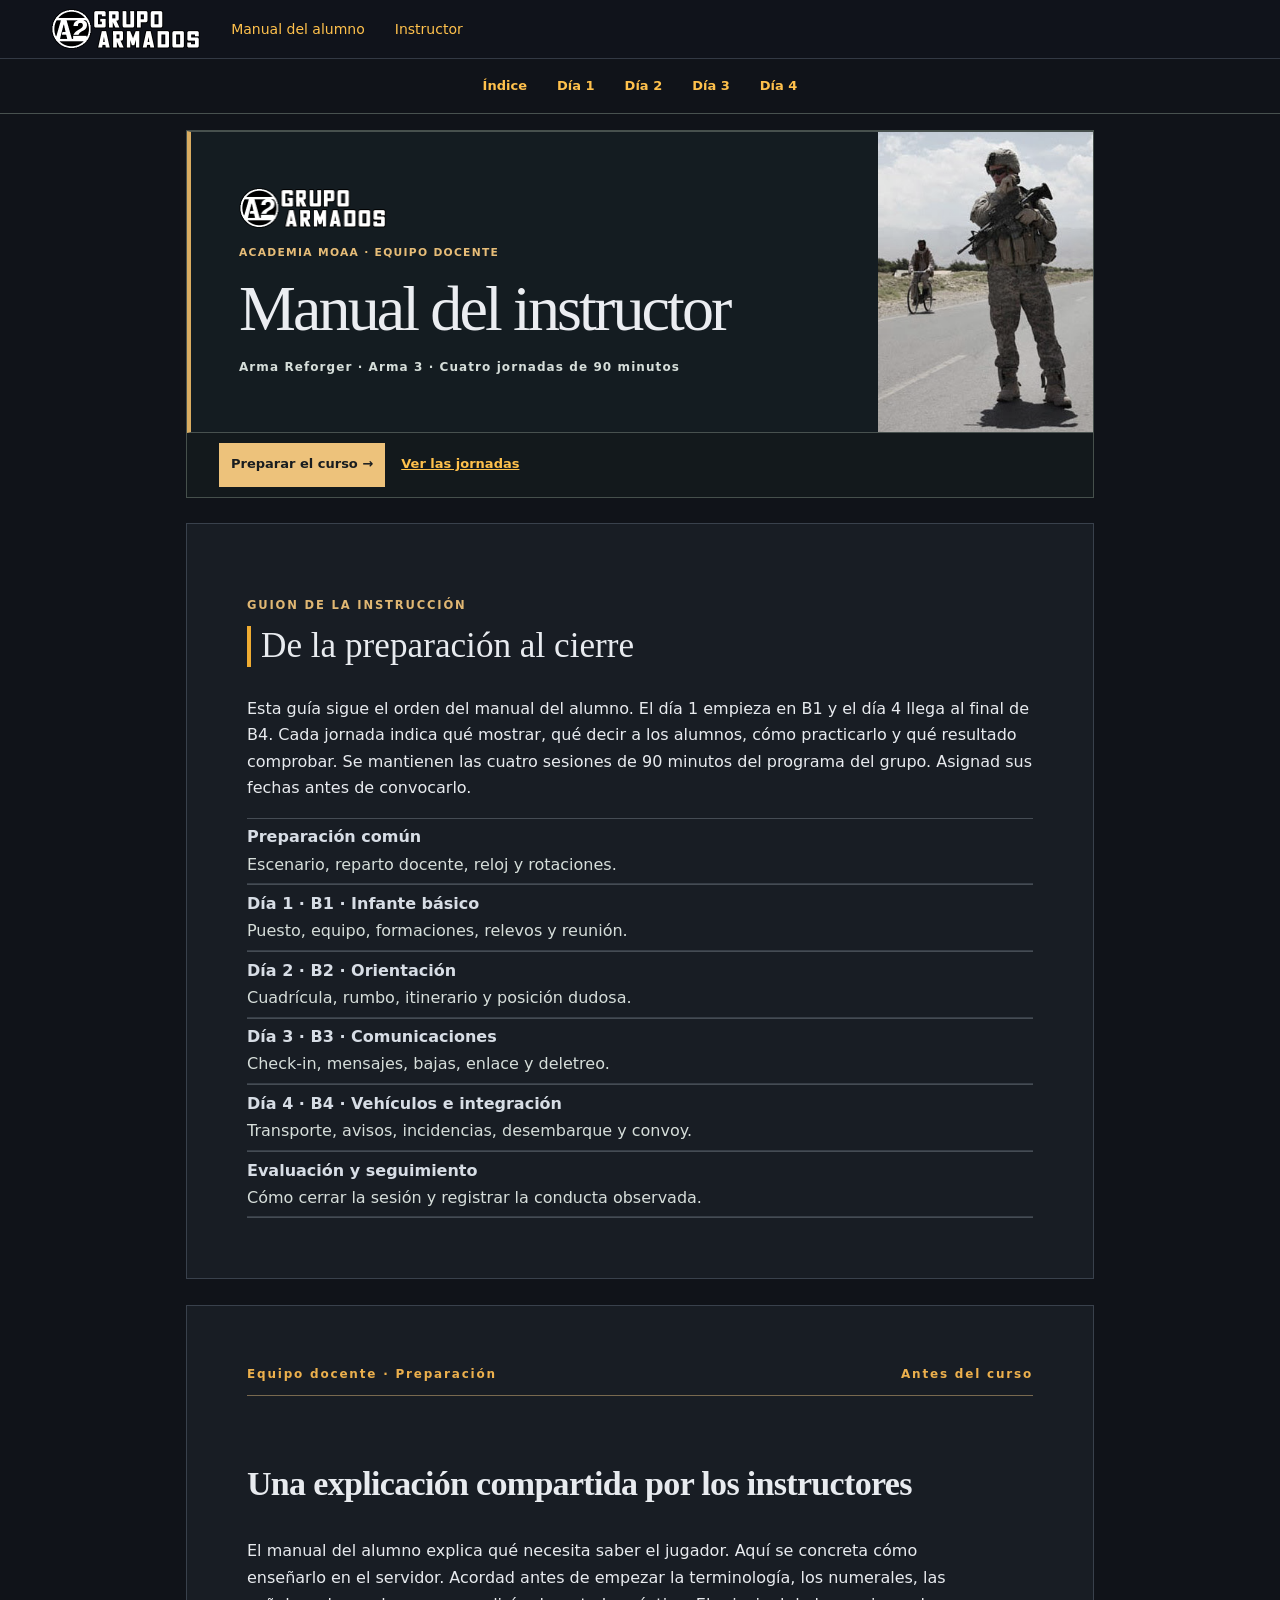
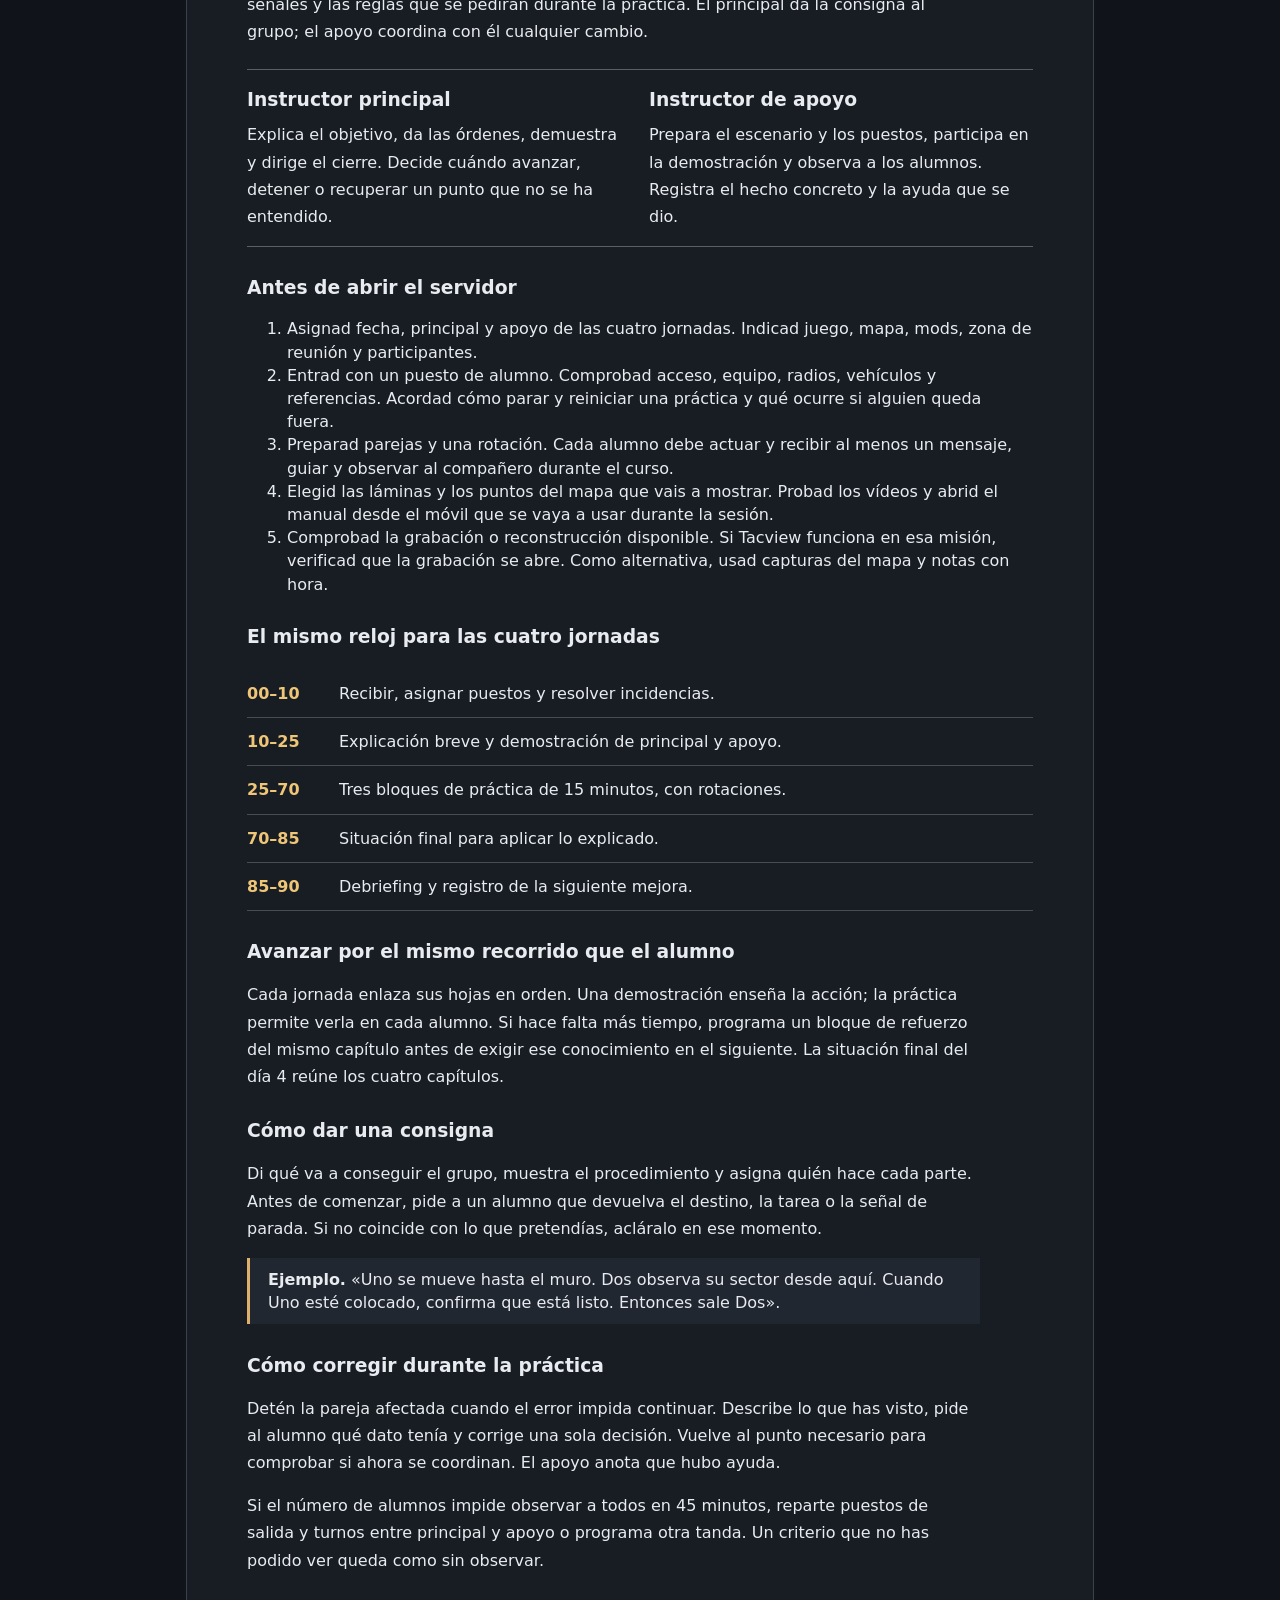
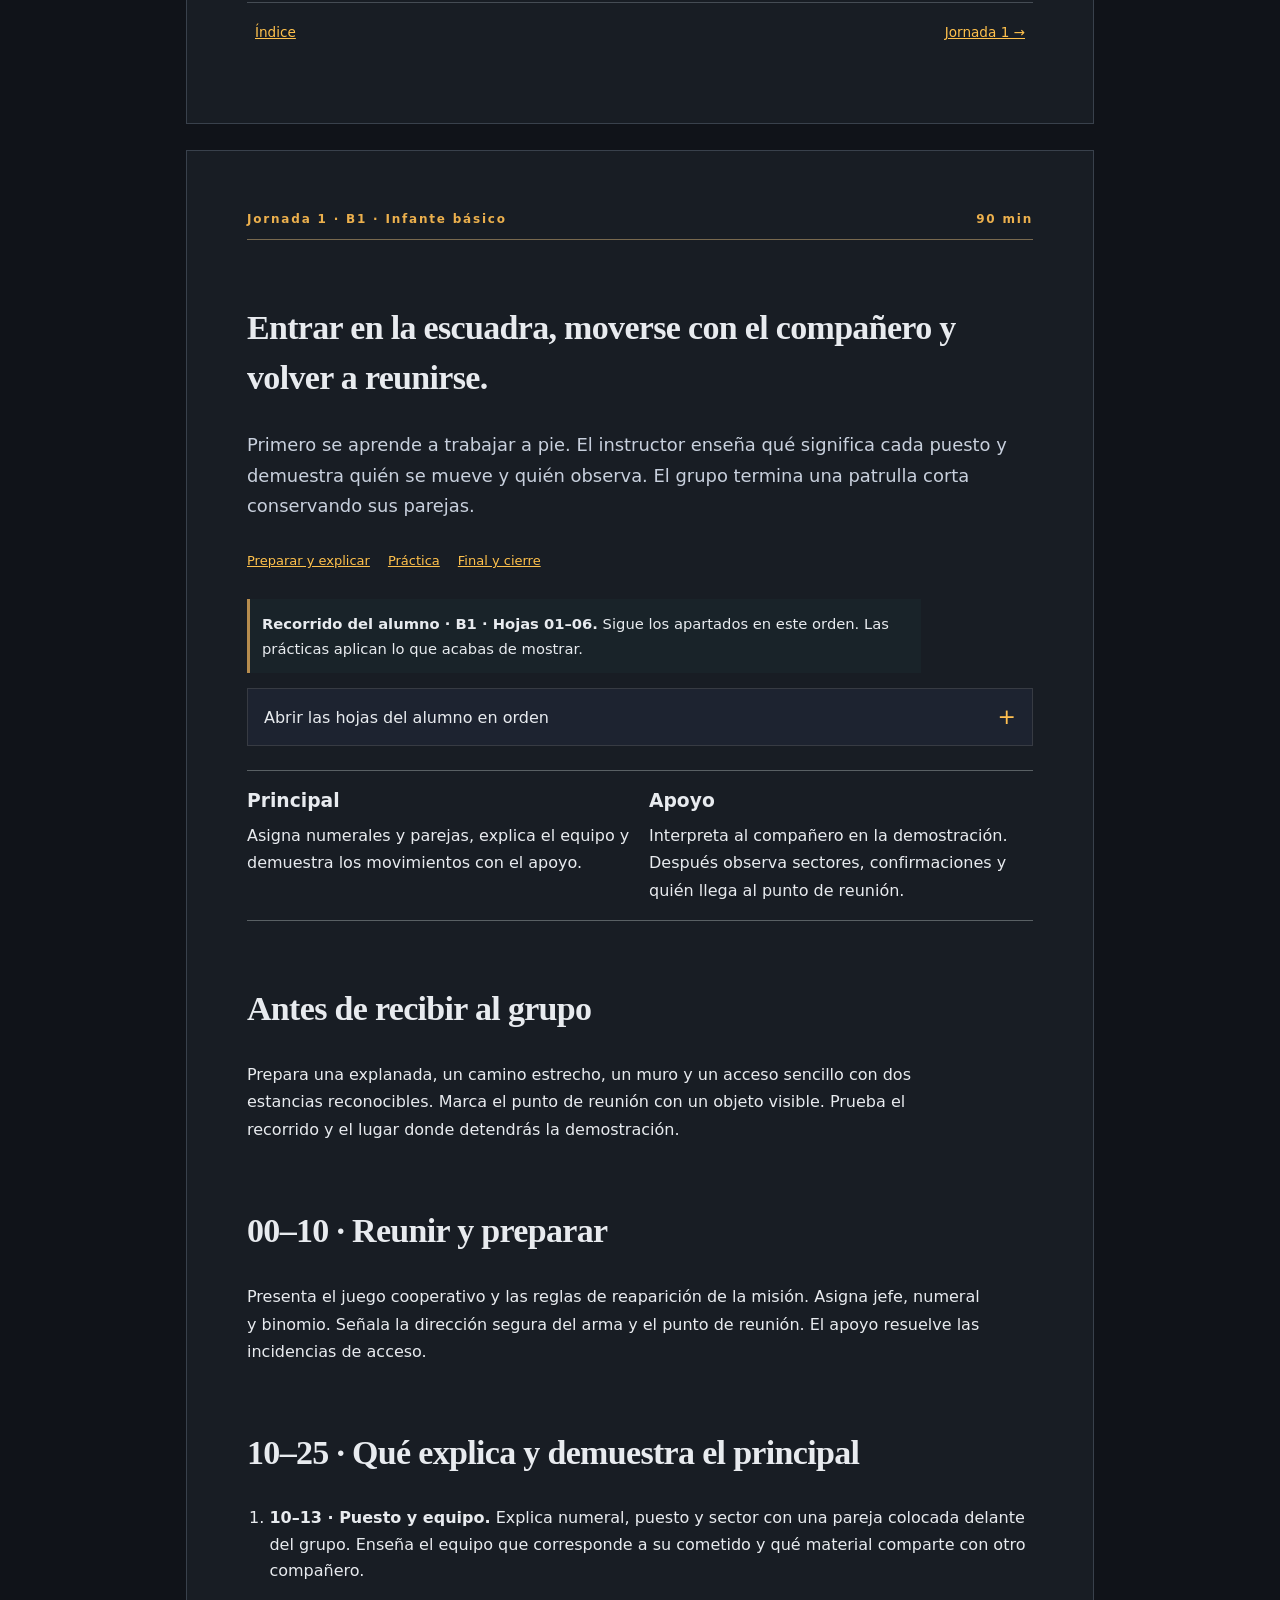
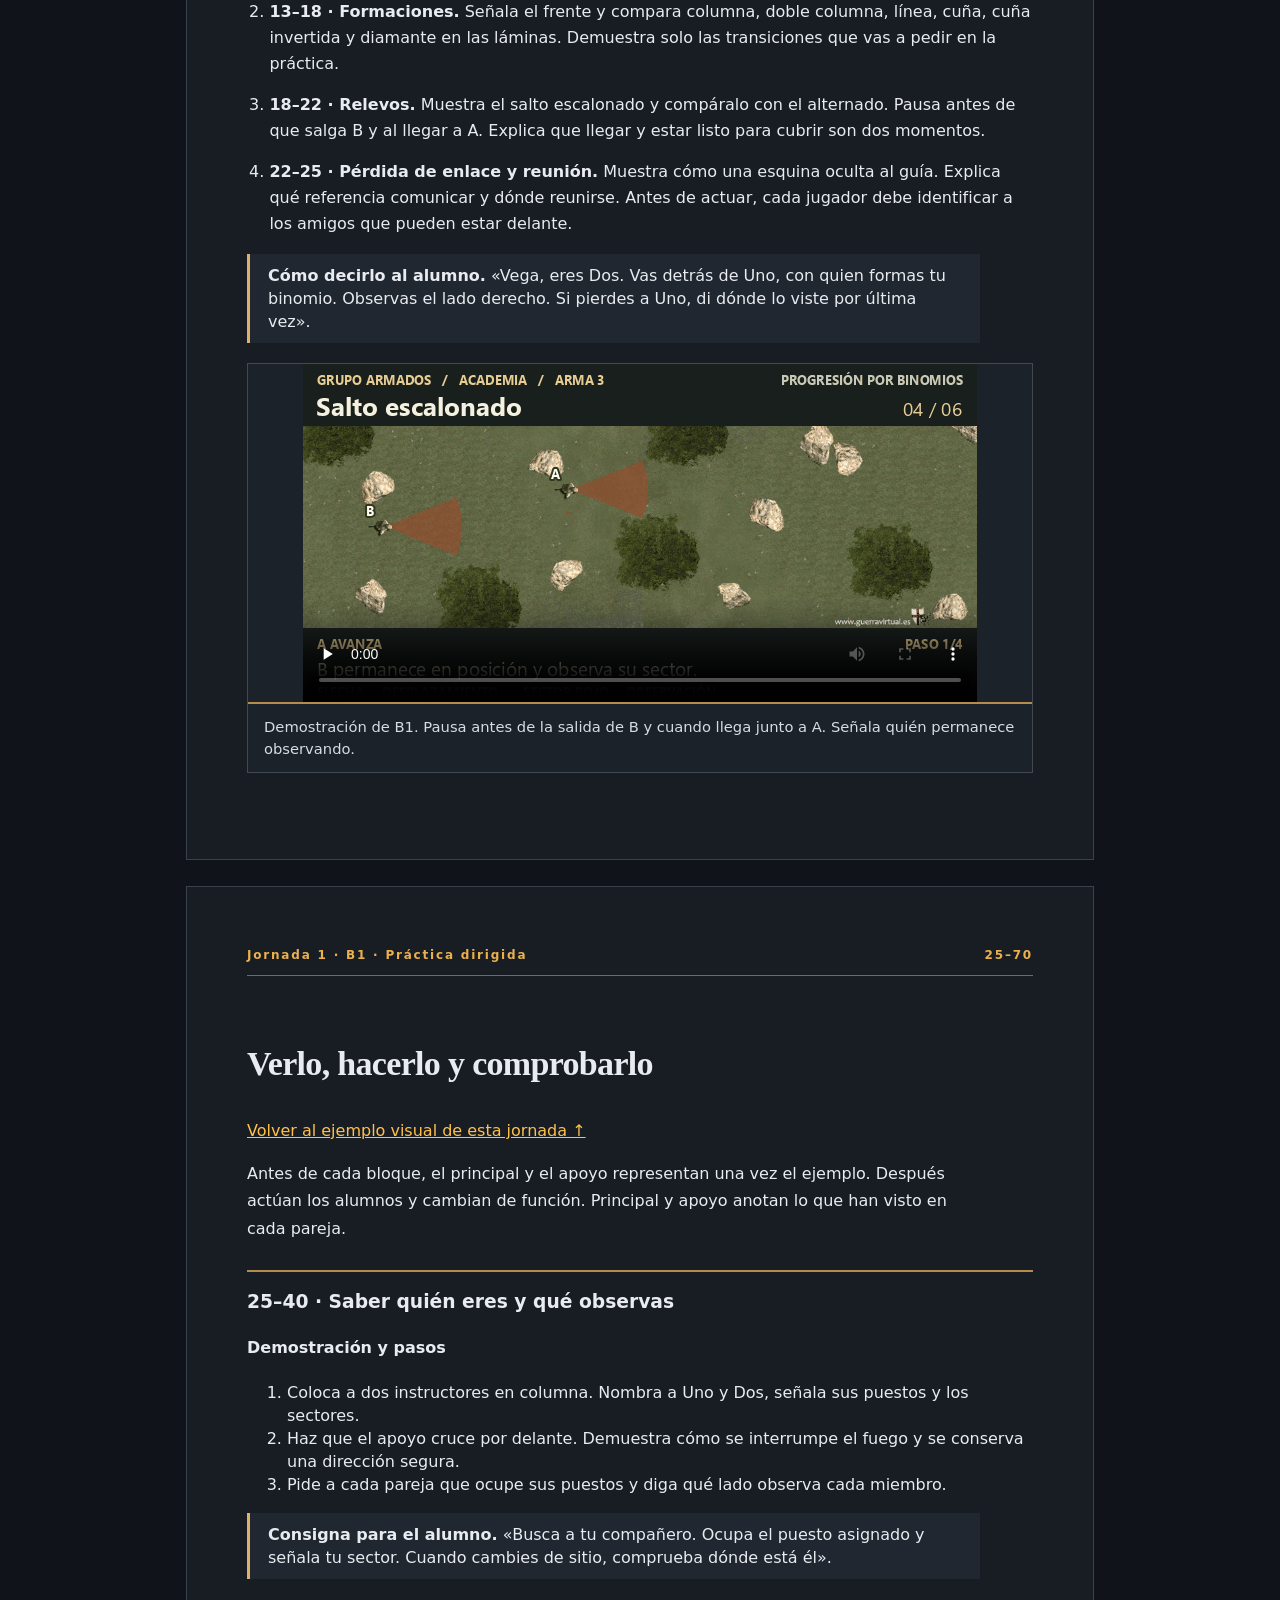
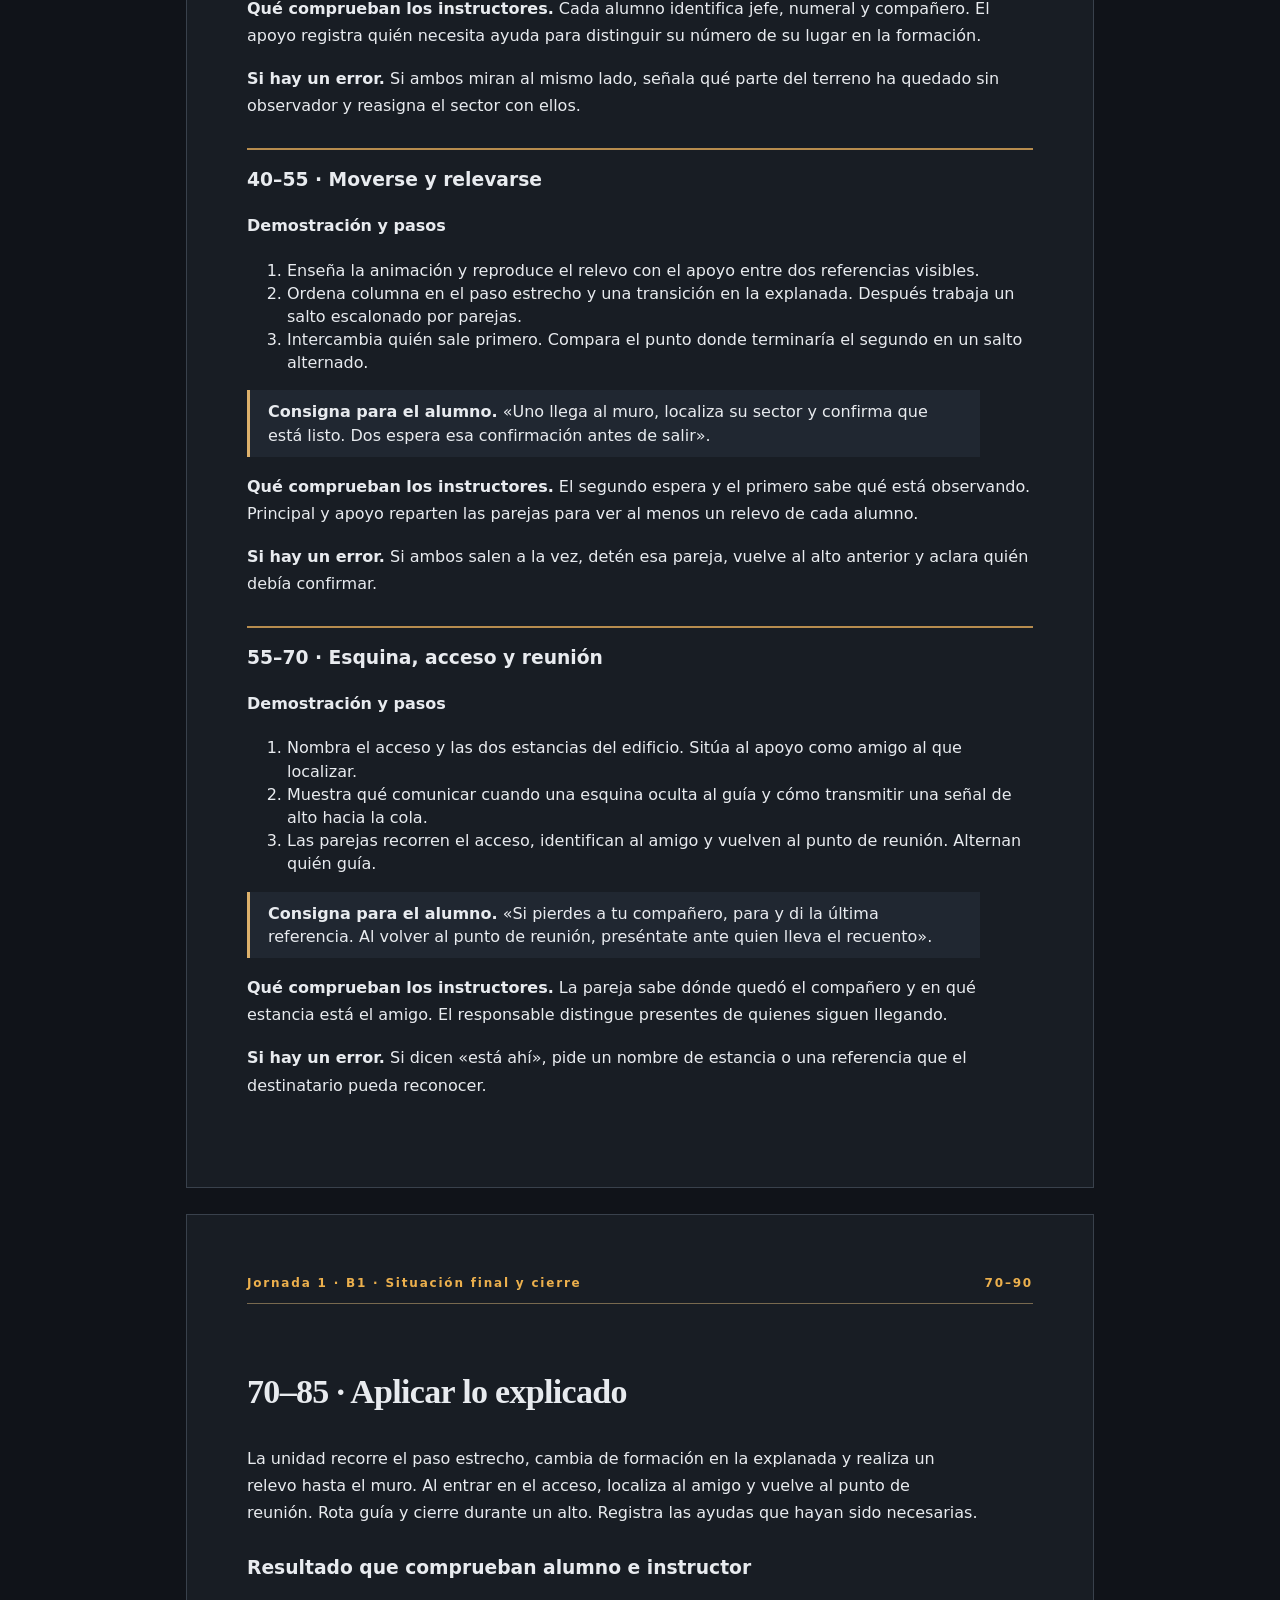
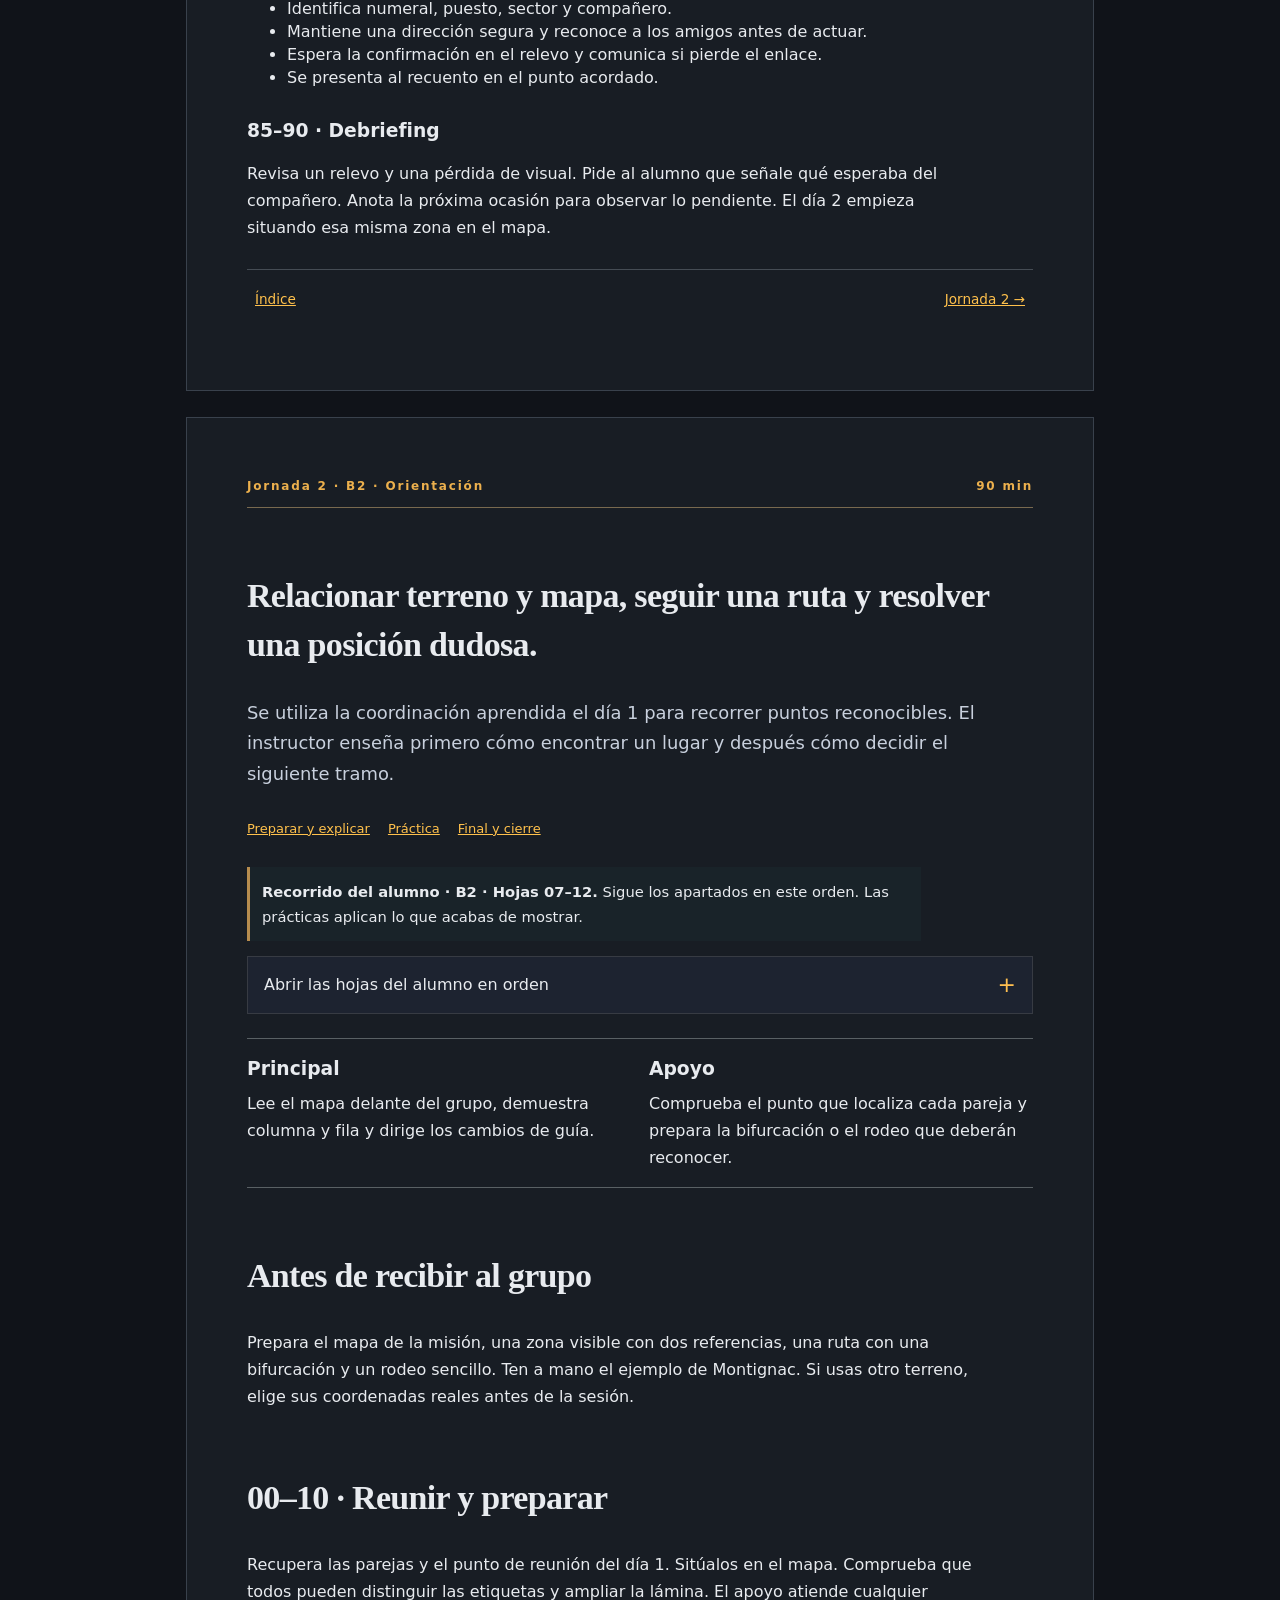
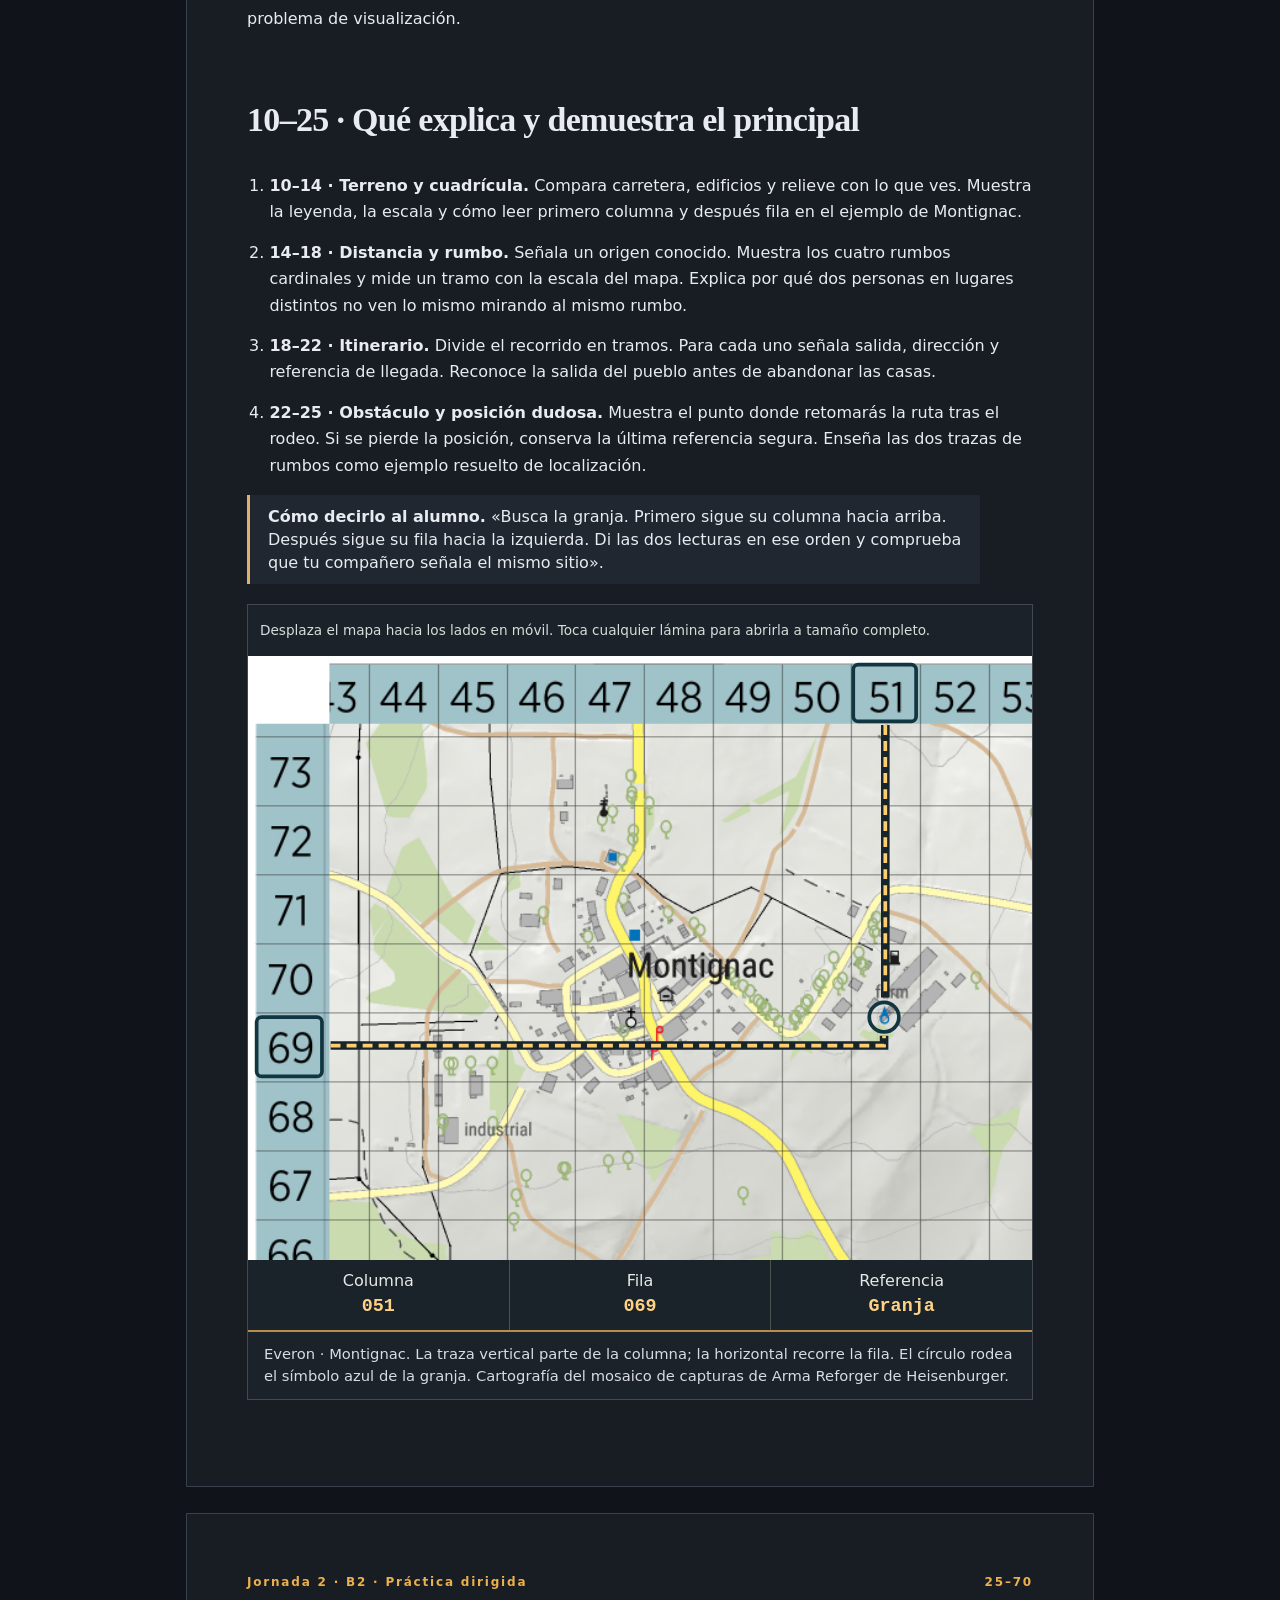
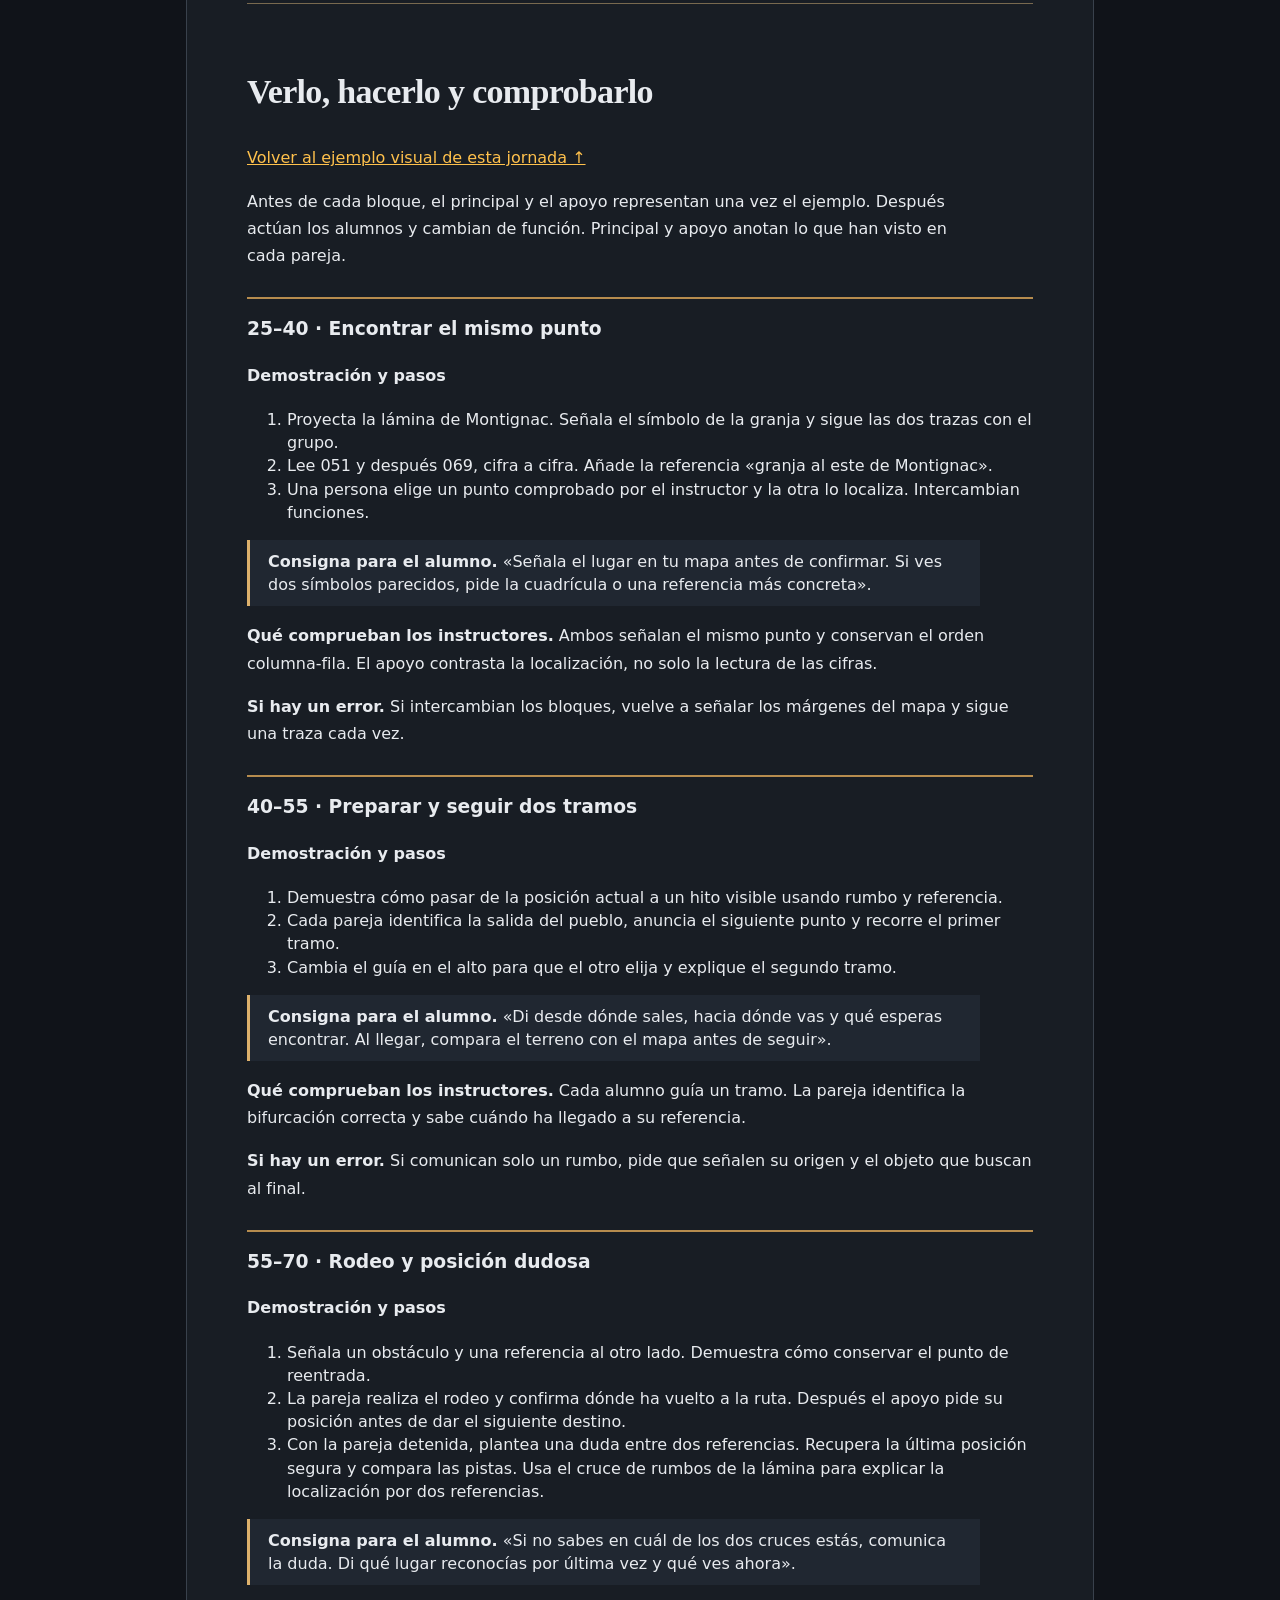
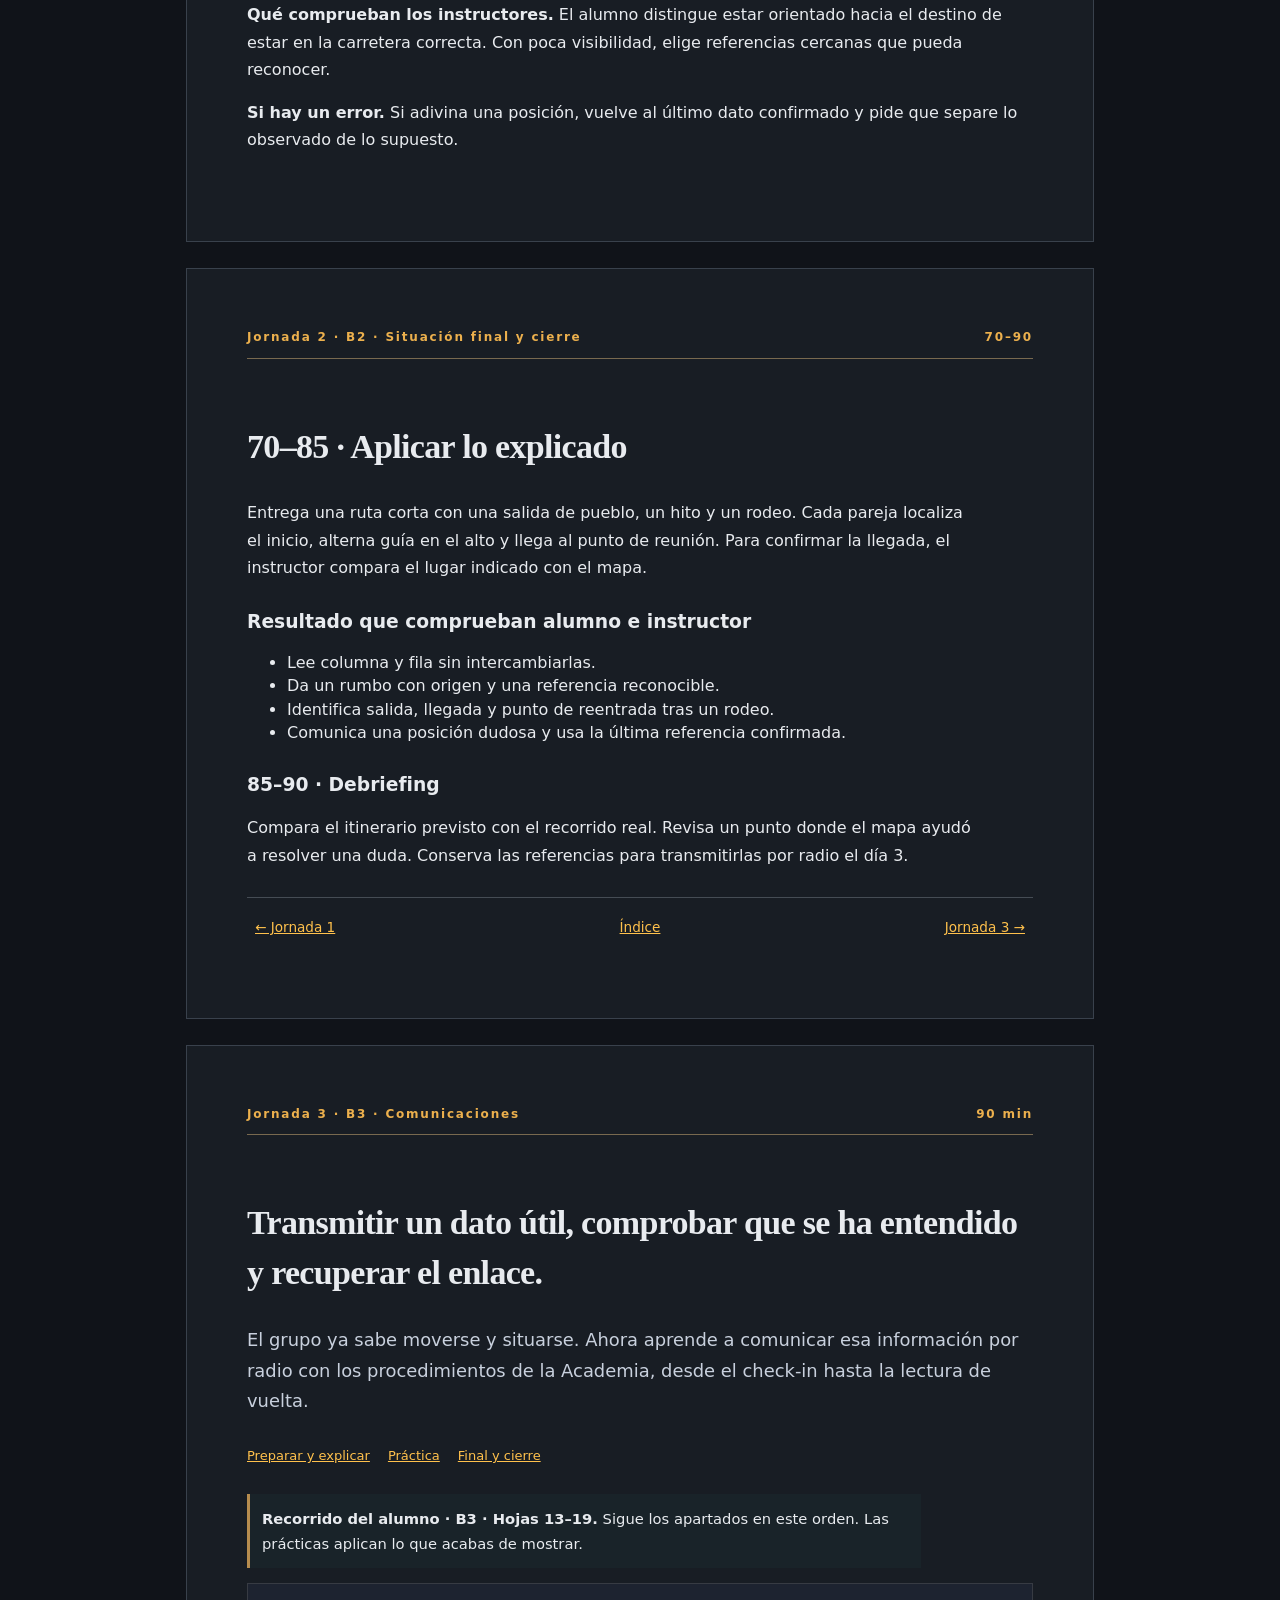
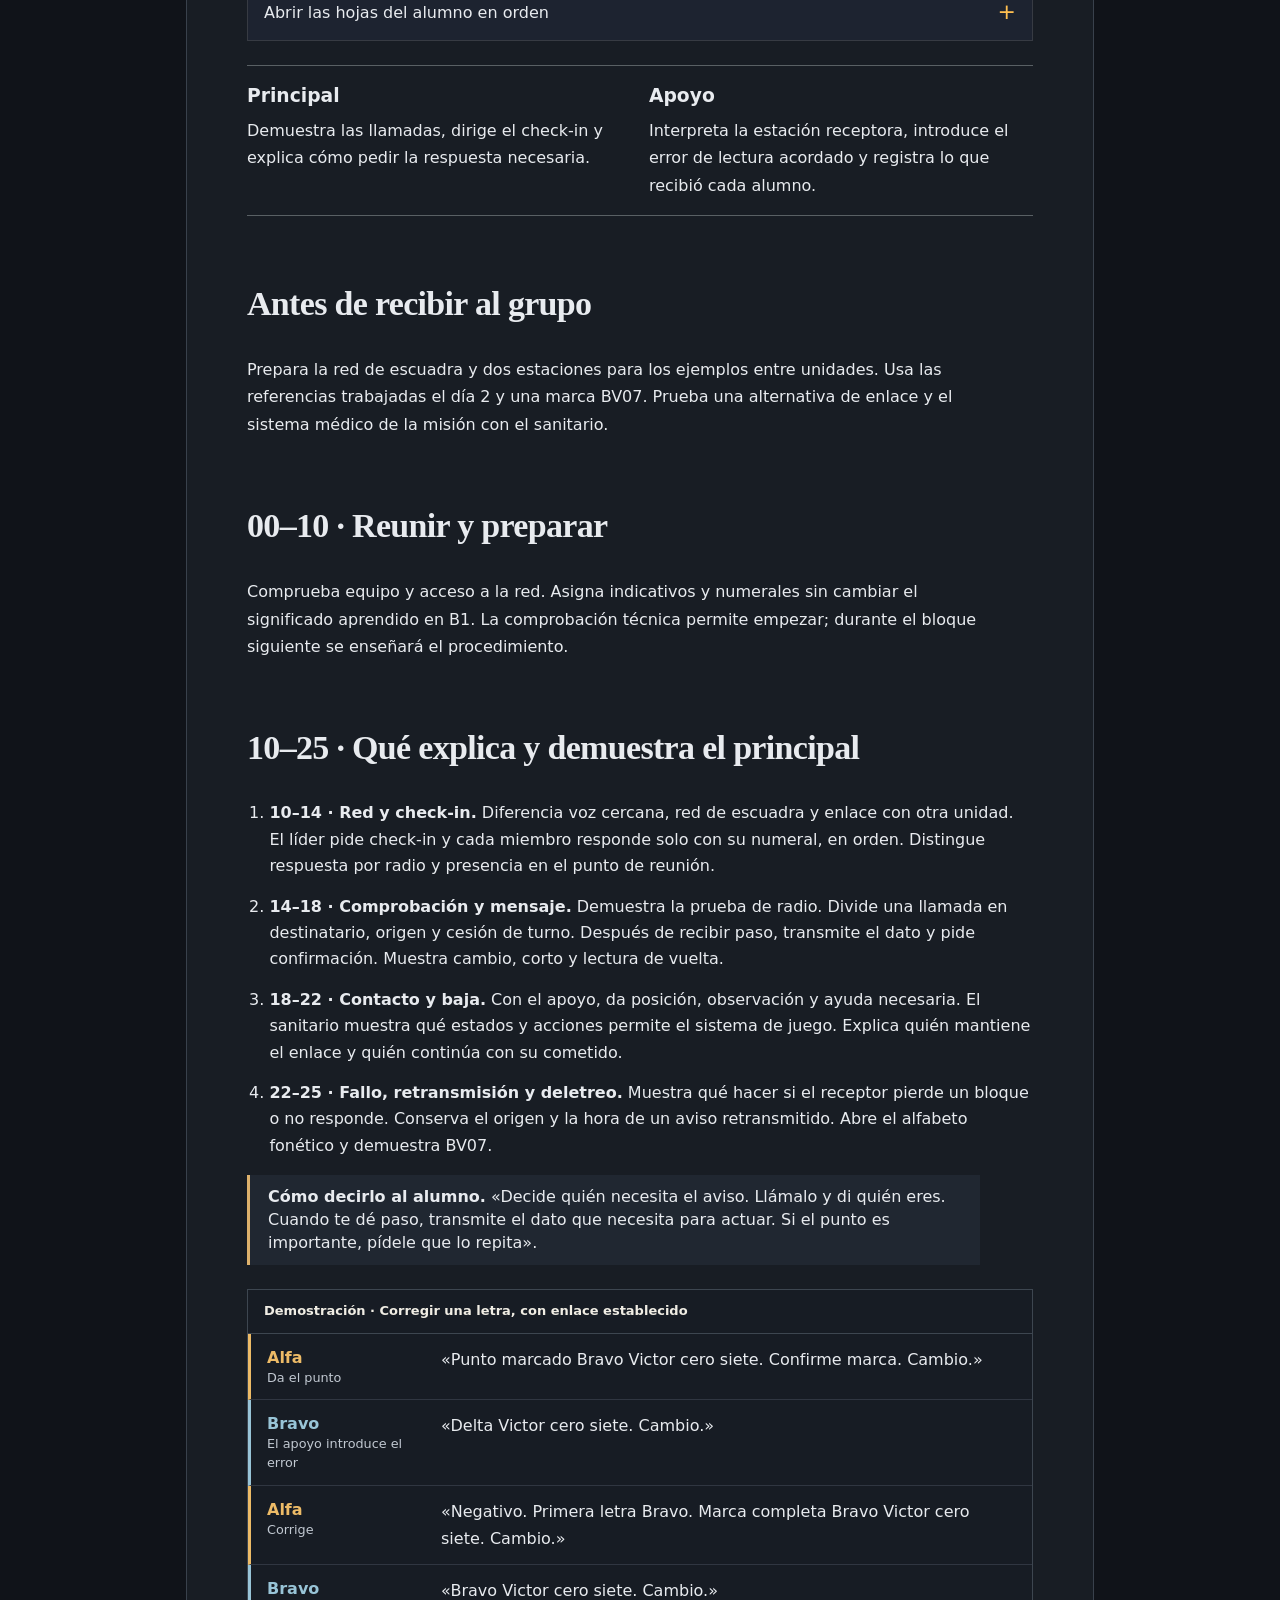
==== commit 091e90e2: "Alinea las jornadas con B1 a B4 y explica las prácticas paso a paso" ====
--- a/instructor/index.html
+++ b/instructor/index.html
@@ -5,8 +5,8 @@
 <main class="libro">
 <div class="cubierta-campo"><div class="radio-cabecera cubierta-principal"><div class="radio-titulo"><img class="radio-marca" src="../recursos/armados.webp" alt="Grupo Armados"><p class="radio-serie">Academia MOAA · Equipo docente</p><h1>Manual del instructor</h1><p class="cubierta-juegos">Arma Reforger · Arma 3 · Cuatro jornadas de 90 minutos</p></div><img class="radio-foto" src="../recursos/b3-operador.jpg" alt="Operador de la Academia en el terreno" width="289" height="403"></div><nav class="cubierta-accesos" aria-label="Abrir guía"><a href="#preparar">Preparar el curso →</a><a href="#indice">Ver las jornadas</a></nav></div>
 <section class="sumario" id="indice" aria-labelledby="titulo-indice"><p class="series">GUION DE LA INSTRUCCIÓN</p><h2 id="titulo-indice">De la preparación al cierre</h2>
-<p>Esta guía convierte el programa propuesto por el grupo en cuatro sesiones de juego. Cada jornada indica qué explicar, qué demostrar, cómo repartir las funciones y qué observar en cada alumno. Asignad una fecha a cada sesión antes de convocar al grupo.</p>
-<ol class="ruta-lectura"><li><a href="#preparar"><b>Preparación común</b><span>Escenario, reparto docente, reloj y rotaciones.</span></a></li><li><a href="#s1"><b>Día 1 · Técnica individual</b><span>Disciplina, radio, observación y orientación.</span></a></li><li><a href="#s2"><b>Día 2 · Binomios</b><span>Roles, movimientos, relevos y acceso al edificio en el juego.</span></a></li><li><a href="#s3"><b>Día 3 · Equipo y vehículos</b><span>Formaciones, guía, cierre, embarque y reunión.</span></a></li><li><a href="#s4"><b>Día 4 · Integración</b><span>Entorno rural y urbano, baja simulada y recogida.</span></a></li><li><a href="#seguimiento"><b>Evaluación y seguimiento</b><span>Cómo cerrar la sesión y registrar la conducta observada.</span></a></li></ol>
+<p>Esta guía sigue el orden del manual del alumno. El día 1 empieza en B1 y el día 4 llega al final de B4. Cada jornada indica qué mostrar, qué decir a los alumnos, cómo practicarlo y qué resultado comprobar. Se mantienen las cuatro sesiones de 90 minutos del programa del grupo. Asignad sus fechas antes de convocarlo.</p>
+<ol class="ruta-lectura"><li><a href="#preparar"><b>Preparación común</b><span>Escenario, reparto docente, reloj y rotaciones.</span></a></li><li><a href="#s1"><b>Día 1 · B1 · Infante básico</b><span>Puesto, equipo, formaciones, relevos y reunión.</span></a></li><li><a href="#s2"><b>Día 2 · B2 · Orientación</b><span>Cuadrícula, rumbo, itinerario y posición dudosa.</span></a></li><li><a href="#s3"><b>Día 3 · B3 · Comunicaciones</b><span>Check-in, mensajes, bajas, enlace y deletreo.</span></a></li><li><a href="#s4"><b>Día 4 · B4 · Vehículos e integración</b><span>Transporte, avisos, incidencias, desembarque y convoy.</span></a></li><li><a href="#seguimiento"><b>Evaluación y seguimiento</b><span>Cómo cerrar la sesión y registrar la conducta observada.</span></a></li></ol>
 </section>
 <article class="hoja book-text" id="preparar">
 <div class="folio libro-folio"><span>Equipo docente · Preparación</span><span>Antes del curso</span></div><h2>Una explicación compartida por los instructores</h2>
@@ -16,7 +16,7 @@
 <ol><li>Asignad fecha, principal y apoyo de las cuatro jornadas. Indicad juego, mapa, mods, zona de reunión y participantes.</li><li>Entrad con un puesto de alumno. Comprobad acceso, equipo, radios, vehículos y referencias. Acordad cómo parar y reiniciar una práctica y qué ocurre si alguien queda fuera.</li><li>Preparad parejas y una rotación. Cada alumno debe actuar y recibir al menos un mensaje, guiar y observar al compañero durante el curso.</li><li>Elegid las láminas y los puntos del mapa que vais a mostrar. Probad los vídeos y abrid el manual desde el móvil que se vaya a usar durante la sesión.</li><li>Comprobad la grabación o reconstrucción disponible. Si Tacview funciona en esa misión, verificad que la grabación se abre. Como alternativa, usad capturas del mapa y notas con hora.</li></ol>
 <h3>El mismo reloj para las cuatro jornadas</h3>
 <ol class="reloj-docente"><li><b>00–10</b><span>Recibir, asignar puestos y resolver incidencias.</span></li><li><b>10–25</b><span>Explicación breve y demostración de principal y apoyo.</span></li><li><b>25–70</b><span>Tres bloques de práctica de 15 minutos, con rotaciones.</span></li><li><b>70–85</b><span>Situación final para aplicar lo explicado.</span></li><li><b>85–90</b><span>Debriefing y registro de la siguiente mejora.</span></li></ol>
-<h3>Cómo dar una consigna</h3>
+<h3>Avanzar por el mismo recorrido que el alumno</h3><p>Cada jornada enlaza sus hojas en orden. Una demostración enseña la acción; la práctica permite verla en cada alumno. Si hace falta más tiempo, programa un bloque de refuerzo del mismo capítulo antes de exigir ese conocimiento en el siguiente. La situación final del día 4 reúne los cuatro capítulos.</p><h3>Cómo dar una consigna</h3>
 <p>Di qué va a conseguir el grupo, muestra el procedimiento y asigna quién hace cada parte. Antes de comenzar, pide a un alumno que devuelva el destino, la tarea o la señal de parada. Si no coincide con lo que pretendías, acláralo en ese momento.</p>
 <blockquote><strong>Ejemplo.</strong> «Uno se mueve hasta el muro. Dos observa su sector desde aquí. Cuando Uno esté colocado, confirma que está listo. Entonces sale Dos».</blockquote>
 <h3>Cómo corregir durante la práctica</h3>
@@ -26,169 +26,187 @@
 </article>
 
 <article class="hoja book-text" id="s1">
-<div class="folio libro-folio"><span>Jornada 1 · Técnica individual</span><span>90 min</span></div>
-<h2>Entrar en la escuadra y hacerse entender</h2>
-<p class="intro">El alumno termina sabiendo a quién sigue, dónde reunirse y cómo transmitir un dato que otro jugador pueda comprobar.</p>
+<div class="folio libro-folio"><span>Jornada 1 · B1 · Infante básico</span><span>90 min</span></div>
+<h2>Entrar en la escuadra, moverse con el compañero y volver a reunirse.</h2><p class="intro">Primero se aprende a trabajar a pie. El instructor enseña qué significa cada puesto y demuestra quién se mueve y quién observa. El grupo termina una patrulla corta conservando sus parejas.</p>
 <nav class="docente-etapas" aria-label="Bloques de la jornada"><a href="#s1">Preparar y explicar</a><a href="#s1-practica">Práctica</a><a href="#s1-cierre">Final y cierre</a></nav>
-<div class="docente-reparto"><div><h3>Principal</h3><p>Presenta el modo cooperativo del grupo, asigna numerales y dirige el recorrido.</p></div><div><h3>Apoyo</h3><p>Comprueba el acceso, interpreta a la segunda estación y registra respuestas, correcciones y posiciones.</p></div></div>
-<h2>Antes de recibir al grupo</h2>
-<p>Prepara una zona de reunión, dos referencias visibles, una marca BV07 y un recorrido corto en el mapa elegido. Elige un punto de reunión inequívoco. Deja junto al principal un puesto para demostrar la radio y el equipo del alumno.</p>
-<p>Revisa la dirección segura del arma y cómo se reconocen compañeros en esa misión. Acuerda qué ocurre si un jugador queda fuera durante la práctica y cómo podrá reincorporarse. Cada alumno debe tener un numeral, un compañero y una oportunidad de transmitir.</p>
-<p class="material-docente"><a href="../index.html#b1-apartado-1">Mostrar puesto y sector</a> · <a href="../index.html#b2-apartado-1">Mostrar el mapa</a> · <a href="../index.html#b3-alfabeto">Mostrar deletreo</a></p>
-<h2>00–10 · Recepción y presentación</h2>
-<p>Explica que se juega en cooperativo, con un mando que coordina a la unidad. Presenta las reglas de la misión y la repercusión de una baja cuando se juega sin reaparición. Asigna numeral y binomio. El apoyo resuelve incidencias técnicas antes de iniciar la demostración.</p>
-<h2>10–25 · Qué explica el principal</h2>
-<ol class="guion-docente">
-<li><b>10–13 · Puesto, rol y disciplina.</b> Señala quién manda, quién acompaña a cada alumno y qué lado observa. Diferencia rol, numeral y lugar en la formación. Muestra una dirección segura del arma y cuándo mantener la posición.</li>
-<li><b>13–16 · Ver antes de actuar.</b> Presenta a un jugador que cruza por una zona amiga. Explica cómo describirlo y contrastar su identidad. Muestra la señal de alto y comprueba que el último la ve o la recibe retransmitida.</li>
-<li><b>16–20 · Radio.</b> Demuestra el check-in por numerales. Después representa una llamada con el apoyo. Explica destinatario, origen, motivo, dato y final del mensaje. Distingue cambio, corto y lectura de vuelta.</li>
-<li><b>20–25 · Posición y dirección.</b> Sitúa la salida, el destino y el punto de reunión en el mapa. Lee primero columna y después fila. Relaciona un rumbo con una referencia visible y deletrea BV07.</li>
-</ol>
-<blockquote><strong>Frase para explicarlo.</strong> «Tu número permite llamarte; tu puesto dice dónde vas; tu sector dice qué miras. Si no sabes uno de los tres, pregunta antes de salir».</blockquote>
+<p class="material-docente"><b>Recorrido del alumno · B1 · Hojas 01–06.</b> Sigue los apartados en este orden. Las prácticas aplican lo que acabas de mostrar.</p>
+<details><summary><span>Abrir las hojas del alumno en orden</span></summary><ol class="itinerario-alumno" data-modulo="b1"><li><a href="../index.html#b1-apartado-1">Tu puesto en la escuadra</a></li>
+<li><a href="../index.html#b1-procedimientos">Equipo y responsabilidades del fusilero</a></li>
+<li><a href="../index.html#b1-apartado-2">Moverse y observar juntos</a></li>
+<li><a href="../index.html#b1-apartado-3">Relevar, reagrupar y dar cuenta</a></li>
+<li><a href="../index.html#b1-en-mision">El guía desaparece tras una tapia</a></li>
+<li><a href="../index.html#b1-incidencias">Incorporación, reunión e identificación</a></li></ol></details>
+<div class="docente-reparto"><div><h3>Principal</h3><p>Asigna numerales y parejas, explica el equipo y demuestra los movimientos con el apoyo.</p></div><div><h3>Apoyo</h3><p>Interpreta al compañero en la demostración. Después observa sectores, confirmaciones y quién llega al punto de reunión.</p></div></div>
+<h2>Antes de recibir al grupo</h2><p>Prepara una explanada, un camino estrecho, un muro y un acceso sencillo con dos estancias reconocibles. Marca el punto de reunión con un objeto visible. Prueba el recorrido y el lugar donde detendrás la demostración.</p>
+<h2>00–10 · Reunir y preparar</h2><p>Presenta el juego cooperativo y las reglas de reaparición de la misión. Asigna jefe, numeral y binomio. Señala la dirección segura del arma y el punto de reunión. El apoyo resuelve las incidencias de acceso.</p>
+<h2>10–25 · Qué explica y demuestra el principal</h2>
+<ol class="guion-docente"><li><b>10–13 · Puesto y equipo.</b> Explica numeral, puesto y sector con una pareja colocada delante del grupo. Enseña el equipo que corresponde a su cometido y qué material comparte con otro compañero.</li>
+<li><b>13–18 · Formaciones.</b> Señala el frente y compara columna, doble columna, línea, cuña, cuña invertida y diamante en las láminas. Demuestra solo las transiciones que vas a pedir en la práctica.</li>
+<li><b>18–22 · Relevos.</b> Muestra el salto escalonado y compáralo con el alternado. Pausa antes de que salga B y al llegar a A. Explica que llegar y estar listo para cubrir son dos momentos.</li>
+<li><b>22–25 · Pérdida de enlace y reunión.</b> Muestra cómo una esquina oculta al guía. Explica qué referencia comunicar y dónde reunirse. Antes de actuar, cada jugador debe identificar a los amigos que pueden estar delante.</li></ol>
+<blockquote><strong>Cómo decirlo al alumno.</strong> «Vega, eres Dos. Vas detrás de Uno, con quien formas tu binomio. Observas el lado derecho. Si pierdes a Uno, di dónde lo viste por última vez».</blockquote>
+<figure class="atlas-plate" id="s1-demostracion"><video controls playsinline preload="none" poster="../recursos/maniobra-4.png" src="../recursos/maniobra-4.mp4" aria-label="Demostración de salto escalonado"></video><figcaption>Demostración de B1. Pausa antes de la salida de B y cuando llega junto a A. Señala quién permanece observando.</figcaption></figure>
 </article>
 <article class="hoja book-text" id="s1-practica">
-<div class="folio libro-folio"><span>Jornada 1 · Práctica</span><span>25–70</span></div>
-<h2>Mostrar una vez y observar a cada pareja</h2>
-<div class="bloque-docente"><h3>25–40 · Incorporación y radio</h3><p><b>Principal.</b> Demuestra una asignación completa y pide el check-in. Cada alumno identifica jefe, numeral, compañero y sector.</p><p><b>Apoyo.</b> Contrasta la lista de numerales y anota a quién hubo que llamar. Haz que las parejas alternen quién transmite y quién escucha.</p><p><b>Observar.</b> El alumno responde a su número, mantiene su puesto y usa la red acordada. Haber contestado por radio se registra por separado de estar físicamente reunido.</p></div>
-<div class="bloque-docente"><h3>40–55 · Transmitir y localizar</h3><p><b>Principal.</b> Una pareja transmite BV07 y la cuadrícula elegida. La otra devuelve la referencia y señala el punto en su mapa. Después intercambian funciones.</p><p><b>Apoyo.</b> En una de las lecturas devuelve una letra distinta. Espera a ver si el emisor detecta y corrige el dato. La incidencia forma parte de la demostración acordada por los instructores.</p><p><b>Corregir.</b> Si el alumno solo dice «mal», pide que nombre la letra que debe cambiar. Se cierra el intercambio cuando ambos usan la misma referencia.</p></div>
-<div class="bloque-docente"><h3>55–70 · Orientación y observación</h3><p><b>Principal.</b> Conduce un recorrido entre dos referencias. Cada pareja alterna guía y transmisor. Pide posición, dirección y punto de reunión.</p><p><b>Apoyo.</b> Representa a un jugador cuya identidad deben confirmar. Registra si describen lo observado y si conocen dónde están sus compañeros.</p><p><b>Corregir.</b> Si dicen «allí», pide una referencia que el receptor pueda localizar sin ver el gesto. Si dudan de su posición, deben comunicar la duda antes de continuar.</p></div>
-<figure class="transmision"><figcaption>Demostración · Corregir la referencia</figcaption><ol>
-<li class="origen"><div><b>Alfa</b><small>Tras recibir paso</small></div><p>«Punto marcado Bravo Victor cero siete. Confirme marca. Cambio.»</p></li>
-<li class="destino"><div><b>Bravo</b><small>El apoyo introduce el error</small></div><p>«Delta Victor cero siete. Cambio.»</p></li>
-<li class="origen"><div><b>Alfa</b><small>Corrección esperada</small></div><p>«Negativo. Primera letra Bravo. Marca completa Bravo Victor cero siete. Cambio.»</p></li>
-<li class="destino"><div><b>Bravo</b><small>Lectura corregida</small></div><p>«Bravo Victor cero siete. Cambio.»</p></li>
-<li class="origen"><div><b>Alfa</b><small>Confirma</small></div><p>«Correcto. Corto.»</p></li></ol></figure>
+<div class="folio libro-folio"><span>Jornada 1 · B1 · Práctica dirigida</span><span>25–70</span></div><h2>Verlo, hacerlo y comprobarlo</h2><p><a href="#s1-demostracion">Volver al ejemplo visual de esta jornada ↑</a></p>
+<p>Antes de cada bloque, el principal y el apoyo representan una vez el ejemplo. Después actúan los alumnos y cambian de función. Principal y apoyo anotan lo que han visto en cada pareja.</p>
+<div class="bloque-docente"><h3>25–40 · Saber quién eres y qué observas</h3><h4>Demostración y pasos</h4><ol><li>Coloca a dos instructores en columna. Nombra a Uno y Dos, señala sus puestos y los sectores.</li>
+<li>Haz que el apoyo cruce por delante. Demuestra cómo se interrumpe el fuego y se conserva una dirección segura.</li>
+<li>Pide a cada pareja que ocupe sus puestos y diga qué lado observa cada miembro.</li></ol><blockquote><strong>Consigna para el alumno.</strong> «Busca a tu compañero. Ocupa el puesto asignado y señala tu sector. Cuando cambies de sitio, comprueba dónde está él».</blockquote><p><b>Qué comprueban los instructores.</b> Cada alumno identifica jefe, numeral y compañero. El apoyo registra quién necesita ayuda para distinguir su número de su lugar en la formación.</p><p><b>Si hay un error.</b> Si ambos miran al mismo lado, señala qué parte del terreno ha quedado sin observador y reasigna el sector con ellos.</p></div>
+<div class="bloque-docente"><h3>40–55 · Moverse y relevarse</h3><h4>Demostración y pasos</h4><ol><li>Enseña la animación y reproduce el relevo con el apoyo entre dos referencias visibles.</li>
+<li>Ordena columna en el paso estrecho y una transición en la explanada. Después trabaja un salto escalonado por parejas.</li>
+<li>Intercambia quién sale primero. Compara el punto donde terminaría el segundo en un salto alternado.</li></ol><blockquote><strong>Consigna para el alumno.</strong> «Uno llega al muro, localiza su sector y confirma que está listo. Dos espera esa confirmación antes de salir».</blockquote><p><b>Qué comprueban los instructores.</b> El segundo espera y el primero sabe qué está observando. Principal y apoyo reparten las parejas para ver al menos un relevo de cada alumno.</p><p><b>Si hay un error.</b> Si ambos salen a la vez, detén esa pareja, vuelve al alto anterior y aclara quién debía confirmar.</p></div>
+<div class="bloque-docente"><h3>55–70 · Esquina, acceso y reunión</h3><h4>Demostración y pasos</h4><ol><li>Nombra el acceso y las dos estancias del edificio. Sitúa al apoyo como amigo al que localizar.</li>
+<li>Muestra qué comunicar cuando una esquina oculta al guía y cómo transmitir una señal de alto hacia la cola.</li>
+<li>Las parejas recorren el acceso, identifican al amigo y vuelven al punto de reunión. Alternan quién guía.</li></ol><blockquote><strong>Consigna para el alumno.</strong> «Si pierdes a tu compañero, para y di la última referencia. Al volver al punto de reunión, preséntate ante quien lleva el recuento».</blockquote><p><b>Qué comprueban los instructores.</b> La pareja sabe dónde quedó el compañero y en qué estancia está el amigo. El responsable distingue presentes de quienes siguen llegando.</p><p><b>Si hay un error.</b> Si dicen «está ahí», pide un nombre de estancia o una referencia que el destinatario pueda reconocer.</p></div>
 </article>
 <article class="hoja book-text" id="s1-cierre">
-<div class="folio libro-folio"><span>Jornada 1 · Situación final y cierre</span><span>70–90</span></div>
-<h2>Una patrulla corta con un destino nuevo</h2>
-<p><b>70–85.</b> Entrega una referencia distinta dentro de la misma zona. Las parejas deben localizarla, desplazarse y comunicar su llegada. Cambia guía y transmisor durante un alto. El principal observa y el apoyo registra cualquier ayuda que se haya dado.</p>
-<h3>Qué debe poder hacer cada alumno</h3>
-<ul><li>Identificar a su jefe, su numeral y su compañero.</li><li>Conservar una dirección segura del arma al cruzarse con amigos.</li><li>Transmitir una marca y corregir una lectura equivocada.</li><li>Relacionar mapa y terreno para llegar al punto indicado.</li></ul>
-<h3>85–90 · Debriefing</h3>
-<p>Elige una transmisión y una decisión de ruta. Pregunta qué entendió el receptor y señala en el mapa dónde llegó. Registra una mejora concreta por alumno y los casos que no pudiste observar. Para el día 2, selecciona la animación de salto escalonado que mostrarás al grupo.</p>
+<div class="folio libro-folio"><span>Jornada 1 · B1 · Situación final y cierre</span><span>70–90</span></div><h2>70–85 · Aplicar lo explicado</h2><p>La unidad recorre el paso estrecho, cambia de formación en la explanada y realiza un relevo hasta el muro. Al entrar en el acceso, localiza al amigo y vuelve al punto de reunión. Rota guía y cierre durante un alto. Registra las ayudas que hayan sido necesarias.</p>
+<h3>Resultado que comprueban alumno e instructor</h3><ul><li>Identifica numeral, puesto, sector y compañero.</li>
+<li>Mantiene una dirección segura y reconoce a los amigos antes de actuar.</li>
+<li>Espera la confirmación en el relevo y comunica si pierde el enlace.</li>
+<li>Se presenta al recuento en el punto acordado.</li></ul>
+<h3>85–90 · Debriefing</h3><p>Revisa un relevo y una pérdida de visual. Pide al alumno que señale qué esperaba del compañero. Anota la próxima ocasión para observar lo pendiente. El día 2 empieza situando esa misma zona en el mapa.</p>
 <nav class="page-nav" aria-label="Continuar"><a href="#indice">Índice</a><a href="#s2">Jornada 2 →</a></nav>
 </article>
 
-
 <article class="hoja book-text" id="s2">
-<div class="folio libro-folio"><span>Jornada 2 · Binomios</span><span>90 min</span></div><h2>Moverse sin perder al compañero</h2>
-<p class="intro">Cada alumno debe saber cuándo le toca moverse, qué observa mientras espera y cómo avisar si pierde a su compañero.</p>
+<div class="folio libro-folio"><span>Jornada 2 · B2 · Orientación</span><span>90 min</span></div>
+<h2>Relacionar terreno y mapa, seguir una ruta y resolver una posición dudosa.</h2><p class="intro">Se utiliza la coordinación aprendida el día 1 para recorrer puntos reconocibles. El instructor enseña primero cómo encontrar un lugar y después cómo decidir el siguiente tramo.</p>
 <nav class="docente-etapas" aria-label="Bloques de la jornada"><a href="#s2">Preparar y explicar</a><a href="#s2-practica">Práctica</a><a href="#s2-cierre">Final y cierre</a></nav>
-<div class="docente-reparto"><div><h3>Principal</h3><p>Explica el relevo y demuestra el movimiento con el apoyo. Ordena los cambios de función.</p></div><div><h3>Apoyo</h3><p>Representa al segundo integrante y después observa la confirmación de listo, los sectores y el enlace entre parejas.</p></div></div>
-<h2>Antes de recibir al grupo</h2>
-<p>Prepara un tramo abierto, un paso estrecho y un edificio sencillo con dos estancias reconocibles. Elige un acceso y un punto de reunión. Sitúa al apoyo como amigo identificable en una estancia para la última práctica.</p>
-<p>Conoce el interior antes de dar la sesión. Acuerda señales de alto y listo que puedan percibirse en el servidor. Si alguien pierde el contacto, debe comunicar su última referencia y esperar la indicación del jefe.</p>
-<p class="material-docente"><a href="../index.html#b1-apartado-2">Mostrar formaciones y animaciones</a> · <a href="../index.html#b1-apartado-3">Mostrar el relevo</a> · <a href="../index.html#b1-en-mision">Mostrar el acceso al edificio</a></p>
-<h2>00–10 · Reunir y recuperar lo anterior</h2>
-<p>Comprueba parejas y numerales. Pide que una pareja transmita su posición y otra la confirme. El apoyo atiende las dudas del día 1 antes de iniciar el recorrido.</p>
-<h2>10–25 · Qué explica el principal</h2>
-<ol class="guion-docente">
-<li><b>10–15 · Dos funciones.</b> Mientras uno cambia de posición, el otro mantiene la observación del sector asignado. Llegar al destino y estar listo para cubrir son momentos distintos.</li>
-<li><b>15–20 · Un relevo completo.</b> Muestra el salto escalonado y compáralo con el alternado. Identifica quién se mueve y dónde debe detenerse. Demuestra el aviso de listo antes de que salga el compañero.</li>
-<li><b>20–25 · Paso estrecho y edificio.</b> Explica cómo conservar la pareja al pasar de paralelo a columna. En el acceso, nombra edificio, entrada y punto de reunión. Muestra una señal visible y qué comunicar cuando el muro la oculta.</li>
-</ol>
-<figure class="atlas-plate"><video controls playsinline preload="none" poster="../recursos/maniobra-4.png" src="../recursos/maniobra-4.mp4" aria-label="Salto escalonado para demostrar el relevo"></video><figcaption>Pausa antes de que B se mueva y al llegar junto a A. Señala quién observa en cada momento.</figcaption></figure>
-<blockquote><strong>Frase para explicarlo.</strong> «Que hayas llegado no significa que ya puedas cubrirme. Primero localiza tu sector y confirma que estás listo. Entonces sale tu compañero».</blockquote>
+<p class="material-docente"><b>Recorrido del alumno · B2 · Hojas 07–12.</b> Sigue los apartados en este orden. Las prácticas aplican lo que acabas de mostrar.</p>
+<details><summary><span>Abrir las hojas del alumno en orden</span></summary><ol class="itinerario-alumno" data-modulo="b2"><li><a href="../index.html#b2-apartado-1">Del terreno al mapa</a></li>
+<li><a href="../index.html#b2-incidencias">Distancia y rumbo desde un origen conocido</a></li>
+<li><a href="../index.html#b2-apartado-2">Preparar y seguir un itinerario</a></li>
+<li><a href="../index.html#b2-en-mision">Encontrar la salida de un pueblo</a></li>
+<li><a href="../index.html#b2-procedimientos">Obstáculos y visibilidad reducida</a></li>
+<li><a href="../index.html#b2-apartado-3">Resolver una posición dudosa</a></li></ol></details>
+<div class="docente-reparto"><div><h3>Principal</h3><p>Lee el mapa delante del grupo, demuestra columna y fila y dirige los cambios de guía.</p></div><div><h3>Apoyo</h3><p>Comprueba el punto que localiza cada pareja y prepara la bifurcación o el rodeo que deberán reconocer.</p></div></div>
+<h2>Antes de recibir al grupo</h2><p>Prepara el mapa de la misión, una zona visible con dos referencias, una ruta con una bifurcación y un rodeo sencillo. Ten a mano el ejemplo de Montignac. Si usas otro terreno, elige sus coordenadas reales antes de la sesión.</p>
+<h2>00–10 · Reunir y preparar</h2><p>Recupera las parejas y el punto de reunión del día 1. Sitúalos en el mapa. Comprueba que todos pueden distinguir las etiquetas y ampliar la lámina. El apoyo atiende cualquier problema de visualización.</p>
+<h2>10–25 · Qué explica y demuestra el principal</h2>
+<ol class="guion-docente"><li><b>10–14 · Terreno y cuadrícula.</b> Compara carretera, edificios y relieve con lo que ves. Muestra la leyenda, la escala y cómo leer primero columna y después fila en el ejemplo de Montignac.</li>
+<li><b>14–18 · Distancia y rumbo.</b> Señala un origen conocido. Muestra los cuatro rumbos cardinales y mide un tramo con la escala del mapa. Explica por qué dos personas en lugares distintos no ven lo mismo mirando al mismo rumbo.</li>
+<li><b>18–22 · Itinerario.</b> Divide el recorrido en tramos. Para cada uno señala salida, dirección y referencia de llegada. Reconoce la salida del pueblo antes de abandonar las casas.</li>
+<li><b>22–25 · Obstáculo y posición dudosa.</b> Muestra el punto donde retomarás la ruta tras el rodeo. Si se pierde la posición, conserva la última referencia segura. Enseña las dos trazas de rumbos como ejemplo resuelto de localización.</li></ol>
+<blockquote><strong>Cómo decirlo al alumno.</strong> «Busca la granja. Primero sigue su columna hacia arriba. Después sigue su fila hacia la izquierda. Di las dos lecturas en ese orden y comprueba que tu compañero señala el mismo sitio».</blockquote>
+<figure class="atlas-plate" id="s2-demostracion"><p class="mapa-ayuda">Desplaza el mapa hacia los lados en móvil. Toca cualquier lámina para abrirla a tamaño completo.</p><div class="mapa-detalle" tabindex="0" role="region" aria-label="Mapa anotado de Montignac. Desplazamiento horizontal."><div class="mapa-guiado"><a class="image-link" href="../recursos/everon-montignac.png" target="_blank" rel="noopener" aria-label="Ampliar imagen. Granja de Montignac, al este del pueblo, en la columna 51 y la fila 69."><img src="../recursos/everon-montignac.png" width="636" height="490" alt="Granja de Montignac, al este del pueblo, en la columna 51 y la fila 69."></a><svg viewBox="0 0 636 490" aria-hidden="true"><g fill="none" stroke="#16242c" stroke-width="7"><path d="M517 56V277 M67 316H516V308"/></g><g fill="none" stroke="#ffcc70" stroke-width="3" stroke-dasharray="8 5"><path d="M517 56V277 M67 316H516V308"/></g><g fill="none" stroke="#123641" stroke-width="3"><rect x="491" y="7" width="51" height="46" rx="4"/><rect x="7" y="293" width="53" height="48" rx="4"/><circle cx="516" cy="293" r="12"/></g></svg></div></div>
+<div class="lectura-grid"><span>Columna <b>051</b></span><span>Fila <b>069</b></span><span>Referencia <b>Granja</b></span></div><figcaption>Everon · Montignac. La traza vertical parte de la columna; la horizontal recorre la fila. El círculo rodea el símbolo azul de la granja. Cartografía del mosaico de capturas de Arma Reforger de Heisenburger.</figcaption></figure>
 </article>
 <article class="hoja book-text" id="s2-practica">
-<div class="folio libro-folio"><span>Jornada 2 · Práctica</span><span>25–70</span></div><h2>Alternar quién guía y quién observa</h2>
-<div class="bloque-docente"><h3>25–40 · Conservar la pareja</h3><p><b>Principal.</b> Recorre la zona abierta y el paso estrecho. Anuncia cuándo cambiar a columna. Haz que cada alumno ocupe una vez la cabeza de su pareja.</p><p><b>Apoyo.</b> Observa quién pierde el enlace, quién cruza por delante del compañero y si ambos reconocen el alto.</p><p><b>Corregir.</b> Si alguien intenta recuperar el puesto corriendo sin mirar, detén la pareja y señala la última referencia que ambos reconocían.</p></div>
-<div class="bloque-docente"><h3>40–55 · Relevo por saltos</h3><p><b>Principal.</b> Demuestra un salto escalonado. Las parejas lo realizan y cambian funciones. Después muestra cómo cambia el punto de llegada en el alternado.</p><p><b>Apoyo.</b> Anota si el segundo inicia el movimiento antes de la confirmación. Comprueba que ambos pueden decir qué observa cada uno.</p><p><b>Corregir.</b> Recoloca solo a la pareja afectada. Pide que señale destino y sector antes de volver al punto donde falló la coordinación.</p></div>
-<div class="bloque-docente"><h3>55–70 · Acceso y dos estancias en el simulador</h3><p><b>Principal.</b> Identifica la entrada y las estancias con nombres claros. Muestra cómo anunciar que la pareja está lista y cómo mantener ubicados a los amigos al pasar al interior. Rota quién guía.</p><p><b>Apoyo.</b> Ocupa el puesto amigo previsto. Observa si lo identifican, si comunican en qué estancia está y si mantienen despejado el acceso.</p><p><b>Corregir.</b> Si se separan, pide la última posición conocida del compañero. Reúne la pareja en la referencia acordada y revisa el mensaje que faltó.</p></div>
-<p>La demostración de CQB básico se adapta al edificio y a la visibilidad del juego. Explica los puestos y señales que vas a pedir antes de iniciar el recorrido. El criterio de observación es que conozcan la ubicación del compañero y del amigo que deben localizar.</p>
+<div class="folio libro-folio"><span>Jornada 2 · B2 · Práctica dirigida</span><span>25–70</span></div><h2>Verlo, hacerlo y comprobarlo</h2><p><a href="#s2-demostracion">Volver al ejemplo visual de esta jornada ↑</a></p>
+<p>Antes de cada bloque, el principal y el apoyo representan una vez el ejemplo. Después actúan los alumnos y cambian de función. Principal y apoyo anotan lo que han visto en cada pareja.</p>
+<div class="bloque-docente"><h3>25–40 · Encontrar el mismo punto</h3><h4>Demostración y pasos</h4><ol><li>Proyecta la lámina de Montignac. Señala el símbolo de la granja y sigue las dos trazas con el grupo.</li>
+<li>Lee 051 y después 069, cifra a cifra. Añade la referencia «granja al este de Montignac».</li>
+<li>Una persona elige un punto comprobado por el instructor y la otra lo localiza. Intercambian funciones.</li></ol><blockquote><strong>Consigna para el alumno.</strong> «Señala el lugar en tu mapa antes de confirmar. Si ves dos símbolos parecidos, pide la cuadrícula o una referencia más concreta».</blockquote><p><b>Qué comprueban los instructores.</b> Ambos señalan el mismo punto y conservan el orden columna-fila. El apoyo contrasta la localización, no solo la lectura de las cifras.</p><p><b>Si hay un error.</b> Si intercambian los bloques, vuelve a señalar los márgenes del mapa y sigue una traza cada vez.</p></div>
+<div class="bloque-docente"><h3>40–55 · Preparar y seguir dos tramos</h3><h4>Demostración y pasos</h4><ol><li>Demuestra cómo pasar de la posición actual a un hito visible usando rumbo y referencia.</li>
+<li>Cada pareja identifica la salida del pueblo, anuncia el siguiente punto y recorre el primer tramo.</li>
+<li>Cambia el guía en el alto para que el otro elija y explique el segundo tramo.</li></ol><blockquote><strong>Consigna para el alumno.</strong> «Di desde dónde sales, hacia dónde vas y qué esperas encontrar. Al llegar, compara el terreno con el mapa antes de seguir».</blockquote><p><b>Qué comprueban los instructores.</b> Cada alumno guía un tramo. La pareja identifica la bifurcación correcta y sabe cuándo ha llegado a su referencia.</p><p><b>Si hay un error.</b> Si comunican solo un rumbo, pide que señalen su origen y el objeto que buscan al final.</p></div>
+<div class="bloque-docente"><h3>55–70 · Rodeo y posición dudosa</h3><h4>Demostración y pasos</h4><ol><li>Señala un obstáculo y una referencia al otro lado. Demuestra cómo conservar el punto de reentrada.</li>
+<li>La pareja realiza el rodeo y confirma dónde ha vuelto a la ruta. Después el apoyo pide su posición antes de dar el siguiente destino.</li>
+<li>Con la pareja detenida, plantea una duda entre dos referencias. Recupera la última posición segura y compara las pistas. Usa el cruce de rumbos de la lámina para explicar la localización por dos referencias.</li></ol><blockquote><strong>Consigna para el alumno.</strong> «Si no sabes en cuál de los dos cruces estás, comunica la duda. Di qué lugar reconocías por última vez y qué ves ahora».</blockquote><p><b>Qué comprueban los instructores.</b> El alumno distingue estar orientado hacia el destino de estar en la carretera correcta. Con poca visibilidad, elige referencias cercanas que pueda reconocer.</p><p><b>Si hay un error.</b> Si adivina una posición, vuelve al último dato confirmado y pide que separe lo observado de lo supuesto.</p></div>
 </article>
 <article class="hoja book-text" id="s2-cierre">
-<div class="folio libro-folio"><span>Jornada 2 · Situación final y cierre</span><span>70–90</span></div><h2>Localizar al amigo y volver juntos</h2>
-<p><b>70–85.</b> Asigna una de las estancias como destino. La pareja llega al acceso, localiza al jugador amigo, transmite su ubicación y vuelve al punto de reunión. Cambia el guía entre parejas. El apoyo registra si hizo falta recordar una señal o detener el avance.</p>
-<h3>Qué debe poder hacer cada alumno</h3>
-<ul><li>Reconocer el puesto y el sector de su compañero.</li><li>Esperar la confirmación antes de iniciar su relevo.</li><li>Comunicar la pérdida de contacto con una referencia.</li><li>Identificar al amigo y dar una estancia que otro jugador pueda encontrar.</li></ul>
-<h3>85–90 · Debriefing</h3>
-<p>Revisa un instante en el que ambos se movieron a la vez o perdieron el enlace. Pregunta qué confirmación esperaba cada uno. Señala qué mensaje habría permitido coordinarse. Deja anotado quién debe volver a ocupar el puesto de guía en la jornada 3.</p>
+<div class="folio libro-folio"><span>Jornada 2 · B2 · Situación final y cierre</span><span>70–90</span></div><h2>70–85 · Aplicar lo explicado</h2><p>Entrega una ruta corta con una salida de pueblo, un hito y un rodeo. Cada pareja localiza el inicio, alterna guía en el alto y llega al punto de reunión. Para confirmar la llegada, el instructor compara el lugar indicado con el mapa.</p>
+<h3>Resultado que comprueban alumno e instructor</h3><ul><li>Lee columna y fila sin intercambiarlas.</li>
+<li>Da un rumbo con origen y una referencia reconocible.</li>
+<li>Identifica salida, llegada y punto de reentrada tras un rodeo.</li>
+<li>Comunica una posición dudosa y usa la última referencia confirmada.</li></ul>
+<h3>85–90 · Debriefing</h3><p>Compara el itinerario previsto con el recorrido real. Revisa un punto donde el mapa ayudó a resolver una duda. Conserva las referencias para transmitirlas por radio el día 3.</p>
 <nav class="page-nav" aria-label="Continuar"><a href="#s1">← Jornada 1</a><a href="#indice">Índice</a><a href="#s3">Jornada 3 →</a></nav>
 </article>
 
-
 <article class="hoja book-text" id="s3">
-<div class="folio libro-folio"><span>Jornada 3 · Equipo y vehículos</span><span>90 min</span></div><h2>Conservar la unidad a pie y al embarcar</h2>
-<p class="intro">El grupo cambia de formación, transmite un alto hasta la cola y sabe dónde está cada miembro al subir y bajar de un vehículo.</p>
+<div class="folio libro-folio"><span>Jornada 3 · B3 · Comunicaciones</span><span>90 min</span></div>
+<h2>Transmitir un dato útil, comprobar que se ha entendido y recuperar el enlace.</h2><p class="intro">El grupo ya sabe moverse y situarse. Ahora aprende a comunicar esa información por radio con los procedimientos de la Academia, desde el check-in hasta la lectura de vuelta.</p>
 <nav class="docente-etapas" aria-label="Bloques de la jornada"><a href="#s3">Preparar y explicar</a><a href="#s3-practica">Práctica</a><a href="#s3-cierre">Final y cierre</a></nav>
-<div class="docente-reparto"><div><h3>Principal</h3><p>Asigna guía, cierre y responsables. Explica las formaciones y ordena el embarque y el desembarque.</p></div><div><h3>Apoyo</h3><p>Observa la cola, lleva la relación de pasajeros e introduce el retraso acordado de un jugador.</p></div></div>
-<h2>Antes de recibir al grupo</h2>
-<p>Prepara una salida, un tramo ancho, un paso estrecho y un punto de embarque. Comprueba plazas y acceso del transporte. Fija el destino y dónde se reunirá la escuadra al bajar. Si intervienen dos vehículos, asigna indicativos distintos de los numerales personales.</p>
-<p>Selecciona dos transiciones que el terreno permita demostrar. Ten a mano la lámina de seis formas para compararlas. El apoyo lleva una lista inicial de pasajeros y sabe qué jugador se retrasará en la situación final.</p>
-<p class="material-docente"><a href="../index.html#b1-formas-equipo">Mostrar las formas a pie</a> · <a href="../index.html#b4-apartado-1">Mostrar responsabilidades y embarque</a> · <a href="../index.html#b4-apartado-3">Mostrar el reagrupamiento</a></p>
-<h2>00–10 · Reunir y asignar puestos</h2>
-<p>Recupera los numerales y parejas de las jornadas anteriores. Nombra guía, cierre, jefe de vehículo, conductor y artillero si existe ese puesto. Anuncia quién los sustituirá durante la rotación.</p>
-<h2>10–25 · Qué explica el principal</h2>
-<ol class="guion-docente">
-<li><b>10–15 · Numeración y formas.</b> Compara columna, doble columna, línea, diamante, cuña y cuña invertida. Señala el frente, la cabeza y la retaguardia. El numeral identifica al jugador aunque cambie su lugar.</li>
-<li><b>15–20 · Transmitir la orden.</b> Demuestra cómo llega un alto desde el guía hasta el cierre. Explica quién queda observando cada sector durante la detención y cómo comunicar que falta alguien.</li>
-<li><b>20–25 · Embarcar y volver a reunirse.</b> Asigna transporte y asiento. El responsable cuenta personas a bordo. Antes de bajar indica lado y punto de reunión. Muestra cómo despejar la salida para el siguiente compañero.</li>
-</ol>
-<figure class="atlas-plate"><a class="image-link" href="../recursos/b1-formacion-cuna.jpg" target="_blank" rel="noopener" aria-label="Ampliar formación en cuña"><img loading="lazy" src="../recursos/b1-formacion-cuna.jpg" alt="Escuadra en cuña en la explanada de instrucción"></a><figcaption>Señala la punta y los dos lados. Después pide al grupo que identifique quién lleva el ritmo y quién cierra.</figcaption></figure>
-<blockquote><strong>Frase para explicarlo.</strong> «Cuatro respuestas por radio indican cuatro jugadores con enlace. Para decir cuatro embarcados, comprueba que los cuatro están dentro».</blockquote>
+<p class="material-docente"><b>Recorrido del alumno · B3 · Hojas 13–19.</b> Sigue los apartados en este orden. Las prácticas aplican lo que acabas de mostrar.</p>
+<details><summary><span>Abrir las hojas del alumno en orden</span></summary><ol class="itinerario-alumno" data-modulo="b3"><li><a href="../index.html#b3-apartado-1">Compartir una red</a></li>
+<li><a href="../index.html#b3-procedimientos">Disciplina y comprobación de radio</a></li>
+<li><a href="../index.html#b3-apartado-2">Describir y confirmar</a></li>
+<li><a href="../index.html#b3-incidencias">Avisar de una baja y pedir recogida</a></li>
+<li><a href="../index.html#b3-en-mision">Tu compañero te oye, el otro vehículo no</a></li>
+<li><a href="../index.html#b3-apartado-3">Recuperar el enlace y dar un parte</a></li>
+<li><a href="../index.html#b3-alfabeto">Alfabeto fonético de radio</a></li></ol></details>
+<div class="docente-reparto"><div><h3>Principal</h3><p>Demuestra las llamadas, dirige el check-in y explica cómo pedir la respuesta necesaria.</p></div><div><h3>Apoyo</h3><p>Interpreta la estación receptora, introduce el error de lectura acordado y registra lo que recibió cada alumno.</p></div></div>
+<h2>Antes de recibir al grupo</h2><p>Prepara la red de escuadra y dos estaciones para los ejemplos entre unidades. Usa las referencias trabajadas el día 2 y una marca BV07. Prueba una alternativa de enlace y el sistema médico de la misión con el sanitario.</p>
+<h2>00–10 · Reunir y preparar</h2><p>Comprueba equipo y acceso a la red. Asigna indicativos y numerales sin cambiar el significado aprendido en B1. La comprobación técnica permite empezar; durante el bloque siguiente se enseñará el procedimiento.</p>
+<h2>10–25 · Qué explica y demuestra el principal</h2>
+<ol class="guion-docente"><li><b>10–14 · Red y check-in.</b> Diferencia voz cercana, red de escuadra y enlace con otra unidad. El líder pide check-in y cada miembro responde solo con su numeral, en orden. Distingue respuesta por radio y presencia en el punto de reunión.</li>
+<li><b>14–18 · Comprobación y mensaje.</b> Demuestra la prueba de radio. Divide una llamada en destinatario, origen y cesión de turno. Después de recibir paso, transmite el dato y pide confirmación. Muestra cambio, corto y lectura de vuelta.</li>
+<li><b>18–22 · Contacto y baja.</b> Con el apoyo, da posición, observación y ayuda necesaria. El sanitario muestra qué estados y acciones permite el sistema de juego. Explica quién mantiene el enlace y quién continúa con su cometido.</li>
+<li><b>22–25 · Fallo, retransmisión y deletreo.</b> Muestra qué hacer si el receptor pierde un bloque o no responde. Conserva el origen y la hora de un aviso retransmitido. Abre el alfabeto fonético y demuestra BV07.</li></ol>
+<blockquote><strong>Cómo decirlo al alumno.</strong> «Decide quién necesita el aviso. Llámalo y di quién eres. Cuando te dé paso, transmite el dato que necesita para actuar. Si el punto es importante, pídele que lo repita».</blockquote>
+<figure class="transmision" id="s3-demostracion"><figcaption>Demostración · Corregir una letra, con enlace establecido</figcaption><ol><li class="origen"><div><b>Alfa</b><small>Da el punto</small></div><p>«Punto marcado Bravo Victor cero siete. Confirme marca. Cambio.»</p></li><li class="destino"><div><b>Bravo</b><small>El apoyo introduce el error</small></div><p>«Delta Victor cero siete. Cambio.»</p></li><li class="origen"><div><b>Alfa</b><small>Corrige</small></div><p>«Negativo. Primera letra Bravo. Marca completa Bravo Victor cero siete. Cambio.»</p></li><li class="destino"><div><b>Bravo</b><small>Devuelve el punto</small></div><p>«Bravo Victor cero siete. Cambio.»</p></li><li class="origen"><div><b>Alfa</b><small>Confirma</small></div><p>«Correcto. Corto.»</p></li></ol></figure>
 </article>
 <article class="hoja book-text" id="s3-practica">
-<div class="folio libro-folio"><span>Jornada 3 · Práctica</span><span>25–70</span></div><h2>De la formación al recuento</h2>
-<div class="bloque-docente"><h3>25–40 · Elegir y cambiar la formación</h3><p><b>Principal.</b> Muestra las seis formas y realiza con el grupo las dos transiciones elegidas, por ejemplo columna a cuña y cuña a línea. Relaciona cada cambio con el espacio disponible.</p><p><b>Apoyo.</b> Observa quién pierde su lado, adelanta al guía o cruza a otro compañero. Anota el puesto concreto para poder corregirlo.</p><p><b>Corregir.</b> Detén el grupo en una referencia. Señala el frente y recoloca los puestos afectados antes de recuperar la marcha.</p></div>
-<div class="bloque-docente"><h3>40–55 · Guía, cierre y alto</h3><p><b>Principal.</b> Rota guía y cierre. Introduce un paso estrecho, un alto y un movimiento por relevos ya conocido del día 2.</p><p><b>Apoyo.</b> Se sitúa donde pueda ver la cola. Comprueba si recibe el alto, si conserva su sector y si alguien comunica la pérdida de enlace.</p><p><b>Corregir.</b> Si el alto no llega atrás, identifica dónde se interrumpió la señal. Haz que quien sí la recibió indique cómo la hará llegar al siguiente.</p></div>
-<div class="bloque-docente"><h3>55–70 · Embarque y desembarque</h3><p><b>Principal.</b> Lleva la escuadra al transporte. Ordena embarcar, recibe el recuento y dirige el desplazamiento al punto previsto. Antes de bajar anuncia lado y referencia de reunión.</p><p><b>Apoyo.</b> Contrasta nombres y asientos. Tras desembarcar comprueba quién ha salido, quién está reunido y si quedan despejados el vehículo y sus accesos.</p><p><b>Corregir.</b> Si anuncian «todos» sin comprobarlo, pide nombres y ubicación de cada miembro. Si hay un traslado de pasajero, ambos responsables actualizan su relación.</p></div>
-<p>Haz rotar los puestos de responsabilidad durante los altos. Si una función no pudo observarse en esta jornada, anótala para la integración del día 4.</p>
+<div class="folio libro-folio"><span>Jornada 3 · B3 · Práctica dirigida</span><span>25–70</span></div><h2>Verlo, hacerlo y comprobarlo</h2><p><a href="#s3-demostracion">Volver al ejemplo visual de esta jornada ↑</a></p>
+<p>Antes de cada bloque, el principal y el apoyo representan una vez el ejemplo. Después actúan los alumnos y cambian de función. Principal y apoyo anotan lo que han visto en cada pareja.</p>
+<div class="bloque-docente"><h3>25–40 · Entrar y comprobar la red</h3><h4>Demostración y pasos</h4><ol><li>El principal pide el check-in y contrasta los numerales. Llama por separado a quien falte.</li>
+<li>Principal y apoyo representan una prueba de radio en ambos sentidos. Después cada pareja intercambia funciones.</li>
+<li>Demuestra una llamada entre unidades. Cada alumno llama, recibe paso y cierra un intercambio breve.</li></ol><blockquote><strong>Consigna para el alumno.</strong> «En el check-in responde solo con tu número. En una comprobación di cómo oyes realmente al compañero. Una voz fuerte puede seguir llegando entrecortada».</blockquote><p><b>Qué comprueban los instructores.</b> El alumno distingue los dos procedimientos, espera su turno y consigue respuesta del destinatario.</p><p><b>Si hay un error.</b> Si usa la voz cercana creyendo que transmite por radio, pide una respuesta a la estación alejada y comprueba la vía elegida.</p></div>
+<div class="bloque-docente"><h3>40–55 · Describir, confirmar y corregir</h3><h4>Demostración y pasos</h4><ol><li>Usa la referencia del día 2. Un alumno transmite la cuadrícula y el otro señala el destino en el mapa.</li>
+<li>El apoyo devuelve una letra equivocada de BV07 o pide el segundo bloque de la cuadrícula. El emisor corrige el dato concreto y confirma la lectura final.</li>
+<li>Introduce la baja simulada preparada. El alumno comunica posición, estado observado y apoyo necesario; sanitario y enlace responden según su cometido.</li></ol><blockquote><strong>Consigna para el alumno.</strong> «Si no oyes el segundo bloque, pide solo ese bloque. Si no sabes el estado del compañero, comunica lo que puedes comprobar».</blockquote><p><b>Qué comprueban los instructores.</b> La lectura final coincide con el mapa. El aviso distingue lo observado, lo desconocido y si se necesita sanitario o transporte.</p><p><b>Si hay un error.</b> Si responde solo «mal», pide que diga qué letra o bloque debe cambiar. Si el aviso es «un herido aquí», pide un acceso reconocible.</p></div>
+<div class="bloque-docente"><h3>55–70 · Recuperar el enlace y dar un parte</h3><h4>Demostración y pasos</h4><ol><li>Representa un caso donde los cercanos se oyen, pero la segunda estación no recibe. Aplica la alternativa probada.</li>
+<li>Haz que una tercera estación retransmita conservando origen y hora del aviso, y devuelva la confirmación.</li>
+<li>Rota emisor, receptor y enlace. Cada alumno da un parte de presentes, pendientes y material relevante.</li></ol><blockquote><strong>Consigna para el alumno.</strong> «Confirma quién recibió el mensaje. Si lo retransmites, di de quién procede. Mantén separados quienes están contigo y quienes solo contestan por radio».</blockquote><p><b>Qué comprueban los instructores.</b> La confirmación regresa al origen y el parte distingue hechos y dudas. El apoyo registra las ayudas.</p><p><b>Si hay un error.</b> Si se da por recibido un mensaje sin respuesta, pide identificar qué confirmación lo demuestra.</p></div>
 </article>
 <article class="hoja book-text" id="s3-cierre">
-<div class="folio libro-folio"><span>Jornada 3 · Situación final y cierre</span><span>70–90</span></div><h2>Escolta corta y regreso al transporte</h2>
-<p><b>70–85.</b> La unidad acompaña al vehículo por el tramo preparado y vuelve al punto de embarque. El apoyo retrasa al jugador acordado, que conserva enlace de radio. Observa si el responsable distingue presentes, embarcados y pendiente de llegada.</p>
-<h3>Qué debe poder hacer cada alumno</h3>
-<ul><li>Conservar su numeral y reconocer su nuevo puesto tras un cambio de formación.</li><li>Transmitir y obedecer el alto sin dejar aislada la cola.</li><li>Identificar el vehículo asignado y a su responsable.</li><li>Desembarcar, despejar el acceso y presentarse al recuento.</li></ul>
-<h3>85–90 · Debriefing</h3>
-<p>Contrasta la lista de radio con los asientos ocupados. Si alguien quedó fuera, pide al responsable que reconstruya cuándo lo contó como embarcado. Acuerda cómo se confirmará el recuento en la recogida de la jornada 4.</p>
+<div class="folio libro-folio"><span>Jornada 3 · B3 · Situación final y cierre</span><span>70–90</span></div><h2>70–85 · Aplicar lo explicado</h2><p>Una pareja describe un contacto desde la referencia conocida y comunica una baja simulada. Otra devuelve la ubicación y el apoyo solicitado. El apoyo introduce un único dato perdido; el grupo lo recupera y termina con un parte de estado. Alterna quién transmite y quién recibe.</p>
+<h3>Resultado que comprueban alumno e instructor</h3><ul><li>Responde al check-in y comprueba un enlace en ambos sentidos.</li>
+<li>Identifica destinatario y origen, da un mensaje claro y respeta los turnos.</li>
+<li>Corrige una lectura y comunica una baja según lo observado en el juego.</li>
+<li>Recupera el enlace y conserva la procedencia de un aviso.</li></ul>
+<h3>85–90 · Debriefing</h3><p>Escucha o reconstruye un intercambio completo, desde la llamada hasta la confirmación. Pregunta al receptor qué punto entendió y contrástalo con el mapa. El día 4 empleará ese mismo procedimiento para los vehículos.</p>
 <nav class="page-nav" aria-label="Continuar"><a href="#s2">← Jornada 2</a><a href="#indice">Índice</a><a href="#s4">Jornada 4 →</a></nav>
 </article>
 
-
 <article class="hoja book-text" id="s4">
-<div class="folio libro-folio"><span>Jornada 4 · Integración</span><span>90 min</span></div><h2>Orientarse, pedir ayuda y regresar juntos</h2>
-<p class="intro">La escuadra aplica lo aprendido en terreno abierto y urbano, comunica una baja simulada y coordina la recogida con el transporte.</p>
+<div class="folio libro-folio"><span>Jornada 4 · B4 · Vehículos e integración</span><span>90 min</span></div>
+<h2>Embarcar, comunicar desde el vehículo y recuperar la unidad al bajar.</h2><p class="intro">La última jornada recorre B4 y aplica lo aprendido en B1, B2 y B3. La unidad usa sus puestos, referencias y mensajes para moverse en transporte y terminar reunida.</p>
 <nav class="docente-etapas" aria-label="Bloques de la jornada"><a href="#s4">Preparar y explicar</a><a href="#s4-practica">Práctica</a><a href="#s4-cierre">Final y cierre</a></nav>
-<div class="docente-reparto"><div><h3>Principal</h3><p>Dirige la patrulla, distribuye cometidos y explica la asistencia que permite el sistema de juego.</p></div><div><h3>Apoyo</h3><p>Prepara la baja simulada, coordina sanitario y conductor y registra los mensajes y el recuento final.</p></div></div>
-<h2>Antes de recibir al grupo</h2>
-<p>Elige una ruta rural que termine en una población, un patio reconocible y un acceso practicable para el vehículo. Prepara el sanitario, el conductor y el jugador que representará la baja. Comprueba la recogida con el mismo equipo y mods que usarán los alumnos.</p>
-<p>Prueba qué estados muestra el simulador, quién puede asistir y cómo se mueve al jugador en esa misión. Acuerda cómo detener y reiniciar el caso. Anota las ubicaciones reales para contrastarlas después con las que comuniquen los alumnos.</p>
-<p class="material-docente"><a href="../index.html#b2-apartado-2">Mostrar itinerario</a> · <a href="../index.html#b3-incidencias">Mostrar aviso de baja</a> · <a href="../index.html#b4-apartado-3">Mostrar recogida y reunión</a></p>
-<h2>00–10 · Repartir cometidos y comprobar medios</h2>
-<p>Asigna guía, enlace, sanitario, conductor y responsable del recuento. Recupera las observaciones pendientes de las jornadas anteriores. Cada participante conoce a quién debe informar y quién lo sustituye si queda fuera.</p>
-<h2>10–25 · Qué explica el principal</h2>
-<ol class="guion-docente">
-<li><b>10–15 · Del campo a la población.</b> Compara una referencia lejana con una esquina que oculta al guía. Explica cómo acortar los tramos, anunciar el giro y conservar el enlace con la cola.</li>
-<li><b>15–20 · Asistencia en esta misión.</b> El sanitario muestra los estados y acciones disponibles en el simulador. Distingue lo observado de lo supuesto. Explica quién informa, quién asiste y quién conserva su sector.</li>
-<li><b>20–25 · Recogida y repliegue.</b> Da un punto accesible al conductor y una persona que lo reciba. Explica cómo confirmar lugar, número de jugadores y entrega al transporte. El recuento se actualiza al embarcar.</li>
-</ol>
-<figure class="atlas-plate"><a class="image-link" href="../recursos/Despliegue-lateral.png" target="_blank" rel="noopener" aria-label="Ampliar despliegue lateral"><img loading="lazy" src="../recursos/Despliegue-lateral.png" alt="Ejemplo de distribución de la tropa a los lados del vehículo"></a><figcaption>Relaciona la salida del transporte, el espacio para maniobrar y el punto donde reunirás a la unidad al regresar.</figcaption></figure>
-<blockquote><strong>Frase para explicarlo.</strong> «Comunica dónde está el compañero, qué puedes comprobar y qué ayuda necesitas. El conductor debe reconocer el punto de recogida antes de ponerse en marcha».</blockquote>
+<p class="material-docente"><b>Recorrido del alumno · B4 · Hojas 20–26.</b> Sigue los apartados en este orden. Las prácticas aplican lo que acabas de mostrar.</p>
+<details><summary><span>Abrir las hojas del alumno en orden</span></summary><ol class="itinerario-alumno" data-modulo="b4"><li><a href="../index.html#b4-apartado-1">Entender el transporte</a></li>
+<li><a href="../index.html#b4-apartado-2">Observar desde el vehículo</a></li>
+<li><a href="../index.html#b4-procedimientos">Avisos del pasajero en marcha</a></li>
+<li><a href="../index.html#b4-en-mision">El segundo vehículo pierde al primero</a></li>
+<li><a href="../index.html#b4-incidencias">Avería y aviso al convoy</a></li>
+<li><a href="../index.html#b4-apartado-3">Recuperar la unidad a pie</a></li>
+<li><a href="../index.html#b4-formaciones">Formaciones y maniobras del convoy</a></li></ol></details>
+<div class="docente-reparto"><div><h3>Principal</h3><p>Explica los puestos, ordena la marcha y demuestra embarque, avisos y desembarque.</p></div><div><h3>Apoyo</h3><p>Lleva la relación de pasajeros, representa el segundo vehículo y prepara las incidencias acordadas.</p></div></div>
+<h2>Antes de recibir al grupo</h2><p>Prepara uno o dos transportes con plazas suficientes, una salida reconocible, una bifurcación y un punto de recogida accesible. Prueba una parada por avería simulada y el sistema de asistencia ya mostrado el día 3. Asigna sanitario, conductor y responsable del recuento.</p>
+<h2>00–10 · Reunir y preparar</h2><p>Recupera parejas, numerales y redes. Asigna indicativos a los vehículos. Comprueba que cada jugador sabe en cuál viaja y quién es su responsable. El apoyo prueba el enlace entre vehículos.</p>
+<h2>10–25 · Qué explica y demuestra el principal</h2>
+<ol class="guion-docente"><li><b>10–14 · Transporte y puestos.</b> Reconoce el vehículo y su función. Explica conductor, jefe, artillero y pasajero. Relaciona vehículo asignado, asiento y punto de reunión al bajar.</li>
+<li><b>14–18 · Observación y avisos.</b> Señala el frente del vehículo y los sectores. Compara un aviso cercano al conductor con una referencia útil para otro vehículo. Muestra el ejemplo de pérdida de visual en una bifurcación.</li>
+<li><b>18–22 · Avería y reunión a pie.</b> Demuestra un parte con indicativo, lugar, movilidad y ocupantes. Explica cómo coordinar el apoyo. Muestra salida, lado de desembarque y presentación al recuento.</li>
+<li><b>22–25 · Formaciones de convoy.</b> Compara columna, escalonada y paralela en las láminas. Señala cabeza, flancos y cola. Abre una maniobra animada y elige la que permite practicar el terreno.</li></ol>
+<blockquote><strong>Cómo decirlo al alumno.</strong> «Antes de subir, confirma vehículo y responsable. Al bajar, despeja la salida y ve al punto de reunión. Para decir que todos han llegado, comprueba a las personas».</blockquote>
+<figure class="atlas-plate" id="s4-demostracion"><a class="image-link" href="../recursos/b4-formacion-1.jpg" target="_blank" rel="noopener" aria-label="Ampliar columna de vehículos"><img loading="lazy" src="../recursos/b4-formacion-1.jpg" alt="Columna con vehículos numerados y sectores de observación"></a><figcaption>Última parte de B4. Identifica el sentido de marcha y sigue un puesto para reconocer su sector.</figcaption></figure><details><summary><span>Ver la maniobra de alto en espiga</span></summary><video controls playsinline preload="none" poster="../recursos/b4-maniobra-1.jpg" src="../recursos/b4-maniobra-1.mp4" aria-label="Demostración del alto en espiga"></video></details>
 </article>
 <article class="hoja book-text" id="s4-practica">
-<div class="folio libro-folio"><span>Jornada 4 · Práctica</span><span>25–70</span></div><h2>Unir ruta, asistencia y transporte</h2>
-<div class="bloque-docente"><h3>25–40 · Recorrido rural y urbano</h3><p><b>Principal.</b> Da dos referencias sucesivas y rota al guía en el alto. En la población, comprueba que anuncie el giro y conserve el enlace.</p><p><b>Apoyo.</b> Anota la posición del emisor al dar un rumbo. Si el receptor no dispone del origen o de la referencia, observa si solicita ese dato.</p><p><b>Corregir.</b> Ante una posición dudosa, detén la pareja en su última referencia reconocida. Haz que relacione terreno y mapa antes de continuar.</p></div>
-<div class="bloque-docente"><h3>40–55 · Baja simulada y aviso</h3><p><b>Principal.</b> Activa el caso médico preparado. Designa un enlace y deja al sanitario demostrar la valoración y asistencia propias del sistema de juego. Los alumnos rotan la función de comunicar.</p><p><b>Apoyo.</b> Contrasta el lugar anunciado con la posición real. Registra si describen el estado visible, si piden la ayuda adecuada y si evitan varios avisos contradictorios sobre la misma persona.</p><p><b>Corregir.</b> Si dicen «un herido aquí», pide un acceso reconocible. Si el sanitario ya está presente y solo falta transporte, debe quedar claro en la solicitud.</p></div>
-<div class="bloque-docente"><h3>55–70 · Recogida y entrega</h3><p><b>Principal.</b> Pide al enlace que coordine con el conductor el punto y el número de personas. Rota enlace y responsable del recuento.</p><p><b>Apoyo.</b> Comprueba que el conductor devuelva el lugar y que el responsable confirme las personas realmente embarcadas. Registra el momento en que la baja simulada llega al transporte.</p><p><b>Corregir.</b> Si se da por completada la recogida antes de embarcar, pide el estado de cada jugador y actualiza el parte.</p></div>
-<figure class="transmision"><figcaption>Ejemplo · Solicitud de transporte con enlace establecido</figcaption><ol>
-<li class="origen"><div><b>Bravo</b><small>Pide recogida</small></div><p>«Recogida de cuatro jugadores, uno con movilidad reducida. Sanitario presente. Punto de embarque en la verja oeste de la iglesia. Nuestro enlace les recibe allí. Cambio.»</p></li>
-<li class="destino"><div><b>Transporte</b><small>Devuelve el punto y la carga</small></div><p>«Cuatro jugadores, uno con movilidad reducida. Verja oeste de la iglesia. Confirmen acceso practicable. Cambio.»</p></li>
-<li class="origen"><div><b>Bravo</b><small>Confirma tras comprobar</small></div><p>«Afirmativo. Acceso practicable. Enlace en la verja. Cambio.»</p></li>
-<li class="destino"><div><b>Transporte</b><small>Confirma la salida</small></div><p>«Recibido. En ruta a la verja oeste. Corto.»</p></li></ol></figure>
+<div class="folio libro-folio"><span>Jornada 4 · B4 · Práctica dirigida</span><span>25–70</span></div><h2>Verlo, hacerlo y comprobarlo</h2><p><a href="#s4-demostracion">Volver al ejemplo visual de esta jornada ↑</a></p>
+<p>Antes de cada bloque, el principal y el apoyo representan una vez el ejemplo. Después actúan los alumnos y cambian de función. Principal y apoyo anotan lo que han visto en cada pareja.</p>
+<div class="bloque-docente"><h3>25–40 · Embarcar y observar</h3><h4>Demostración y pasos</h4><ol><li>Principal y apoyo muestran sus funciones junto al transporte. Asignan plazas y enseñan los sectores desde los asientos.</li>
+<li>El responsable comprueba los pasajeros. Si alguien cambia de vehículo, ambos responsables actualizan los nombres.</li>
+<li>Realiza un tramo corto. Cada alumno da un aviso desde su puesto usando una referencia que el destinatario pueda reconocer.</li></ol><blockquote><strong>Consigna para el alumno.</strong> «Di a qué vehículo afecta tu aviso y dónde está la referencia. Si cambias de transporte, avisa antes de que el responsable dé el recuento».</blockquote><p><b>Qué comprueban los instructores.</b> Cada alumno identifica vehículo, responsable y sector. El recuento corresponde a los ocupantes reales.</p><p><b>Si hay un error.</b> Si anuncian «todos listos» sin comprobarlo, pide nombres y asientos. Si el aviso es «a la derecha», comprueba que el receptor comparte la orientación.</p></div>
+<div class="bloque-docente"><h3>40–55 · Pérdida de visual y avería</h3><h4>Demostración y pasos</h4><ol><li>Representa la pérdida de contacto entre vehículos junto a la bifurcación. El segundo comunica la última referencia y pide la ruta.</li>
+<li>Tras confirmar el ramal y el punto de reunión, simula una avería. El responsable da posición, personal y si puede continuar.</li>
+<li>Rota enlace y responsable. El apoyo contrasta el mensaje con la situación real y devuelve el dato decisivo.</li></ol><blockquote><strong>Consigna para el alumno.</strong> «Si has perdido al primero, comunica dónde estás antes de escoger un ramal. Si no puedes continuar, di dónde has quedado y quién sigue contigo».</blockquote><p><b>Qué comprueban los instructores.</b> Los vehículos confirman la misma referencia y el aviso de avería distingue hechos de causas supuestas.</p><p><b>Si hay un error.</b> Si el primero dice solo «seguidnos», pide una referencia que el segundo pueda encontrar desde su posición.</p></div>
+<div class="bloque-docente"><h3>55–70 · Bajar, reunirse y reconocer el convoy</h3><h4>Demostración y pasos</h4><ol><li>Demuestra lado de desembarque, salida despejada y punto de reunión. La escuadra ocupa sus sectores y confirma presentes.</li>
+<li>Compara las tres columnas de la lámina y señala quién vigila cada lado. Muestra la maniobra animada seleccionada antes de ejecutarla en el espacio preparado.</li>
+<li>Repite la recogida con otro responsable de recuento. Un jugador conserva enlace de radio pero sigue fuera del vehículo, por acuerdo previo con el apoyo.</li></ol><blockquote><strong>Consigna para el alumno.</strong> «El que responde por radio puede seguir fuera. Antes de informar de embarcados, comprueba los asientos y quién falta».</blockquote><p><b>Qué comprueban los instructores.</b> Se despejan los accesos y se distingue personal con enlace, reunido y embarcado. El grupo reconoce cabeza, flancos y retaguardia del convoy.</p><p><b>Si hay un error.</b> Si falta alguien, identifica nombre, última referencia y vehículo asignado antes de dar por cerrado el recuento.</p></div>
 </article>
 <article class="hoja book-text" id="s4-cierre">
-<div class="folio libro-folio"><span>Jornada 4 · Situación final y cierre</span><span>70–90</span></div><h2>Patrulla, incidencia y regreso</h2>
-<p><b>70–85.</b> Inicia la patrulla por la ruta preparada. Introduce un contacto simulado y la baja acordada. La escuadra informa, reparte funciones, pide recogida y vuelve al transporte. El principal observa las decisiones; el apoyo registra el aviso inicial, las ayudas y la confirmación de entrega.</p>
-<p>La incidencia debe permitir observar lo enseñado durante el curso. Si una condición impide continuar, detén el caso, aclara el dato que falta y registra la ayuda antes de reanudarlo.</p>
-<h3>Qué debe poder hacer cada alumno</h3>
-<ul><li>Dar su posición y conservar el enlace al cambiar de entorno.</li><li>Comunicar lo que observa de la baja simulada y pedir el apoyo adecuado.</li><li>Desempeñar su cometido sin que toda la unidad abandone los sectores.</li><li>Confirmar punto de recogida y número de personas entregadas al transporte.</li></ul>
-<h3>85–90 · Cierre del curso</h3>
-<p>Reconstruye la secuencia desde el primer aviso hasta el embarque. Pregunta qué entendieron sanitario y conductor. Señala una decisión que permitió continuar y una mejora pendiente. Completa el seguimiento individual antes de decidir si hace falta otra observación.</p>
+<div class="folio libro-folio"><span>Jornada 4 · B4 · Situación final y cierre</span><span>70–90</span></div><h2>70–85 · Aplicar lo explicado</h2><p>Realiza una patrulla breve por el recorrido ya conocido. Introduce el contacto y la baja simulada acordados. La unidad aplica B1 para coordinarse, B2 para situarse y B3 para solicitar apoyo. El transporte confirma el acceso, recoge al grupo y termina con el recuento de B4. El apoyo registra avisos, ayudas y entrega al vehículo.</p>
+<h3>Resultado que comprueban alumno e instructor</h3><ul><li>Conoce vehículo, responsable y sector.</li>
+<li>Comunica una pérdida de visual o avería con una ubicación reconocible.</li>
+<li>Desembarca, despeja la salida y se presenta al recuento.</li>
+<li>En la integración, coordina movimiento, posición, aviso y recogida hasta confirmar el personal embarcado.</li></ul>
+<h3>85–90 · Debriefing</h3><p>Reconstruye el caso desde el primer aviso hasta el embarque. Contrasta lo que entendieron enlace, sanitario y conductor. Cierra las observaciones de los cuatro capítulos y programa otra ocasión para lo que siga pendiente.</p>
 <nav class="page-nav" aria-label="Continuar"><a href="#s3">← Jornada 3</a><a href="#indice">Índice</a><a href="#seguimiento">Seguimiento →</a></nav>
 </article>
-
 <article class="hoja book-text" id="seguimiento">
 <div class="folio libro-folio"><span>Equipo docente · Seguimiento</span><span>Cierre de cada jornada</span></div><h2>Registrar lo que ocurrió</h2>
 <p>En los cinco minutos finales, revisa una decisión del grupo y una mejora pendiente. Pregunta al alumno qué vio y qué entendió su compañero. Contrasta la respuesta con el mapa, la grabación o la nota del apoyo. Para valorar una llamada, usa lo que se escuchó y la respuesta del destinatario.</p>
@@ -196,7 +214,7 @@
 <dl class="estados-docentes"><div><dt>Verde · Autónomo</dt><dd>Completa la tarea y el compañero recibe el dato correcto.</dd></div><div><dt>Amarillo · Con ayuda</dt><dd>Completa la tarea tras una indicación. Anota la ayuda exacta.</dd></div><div><dt>Rojo · Pendiente</dt><dd>La conducta observada impide completar la tarea. Anota qué necesita volver a demostrar.</dd></div><div><dt>Sin observar</dt><dd>No tuvo ocasión de demostrarlo. Programa un turno concreto.</dd></div></dl>
 <h3>Una fila por conducta observada</h3>
 <p>Registra fecha, jornada, alumno, rol, conducta, resultado, hecho observado y próxima ocasión. El registro individual se guarda en el espacio privado del equipo docente.</p>
-<blockquote><strong>Ejemplo ficticio.</strong> «Jornada 3. Alumno A, responsable de recuento. Amarillo. Anunció cuatro embarcados tras oír cuatro radios. Tras pedirle que mirase los asientos, corrigió a tres. Volver a observar durante la recogida de la jornada 4».</blockquote>
+<blockquote><strong>Ejemplo ficticio.</strong> «Jornada 4. Alumno A, responsable de recuento. Amarillo. Anunció cuatro embarcados tras oír cuatro radios. Tras pedirle que mirase los asientos, corrigió a tres. Volver a observar en la siguiente práctica de recogida».</blockquote>
 <p>Evita usar un tiempo fijo de carrera, una distancia entre jugadores o un plazo médico como aprobado general. Comprueba que se coordinan en las condiciones del escenario. La concesión de metopas corresponde a la Academia tras revisar el seguimiento.</p>
 <h3>Qué queda preparado para continuar</h3>
 <p>Al cerrar la jornada 4, reúne las observaciones pendientes y las necesidades del grupo. Los cursos de radio avanzada, liderazgo, sistema médico y tripulaciones pueden partir de esta base. El programa de cuatro jornadas sirve como referencia inicial y el equipo docente adapta la convocatoria al grupo y al escenario.</p>
